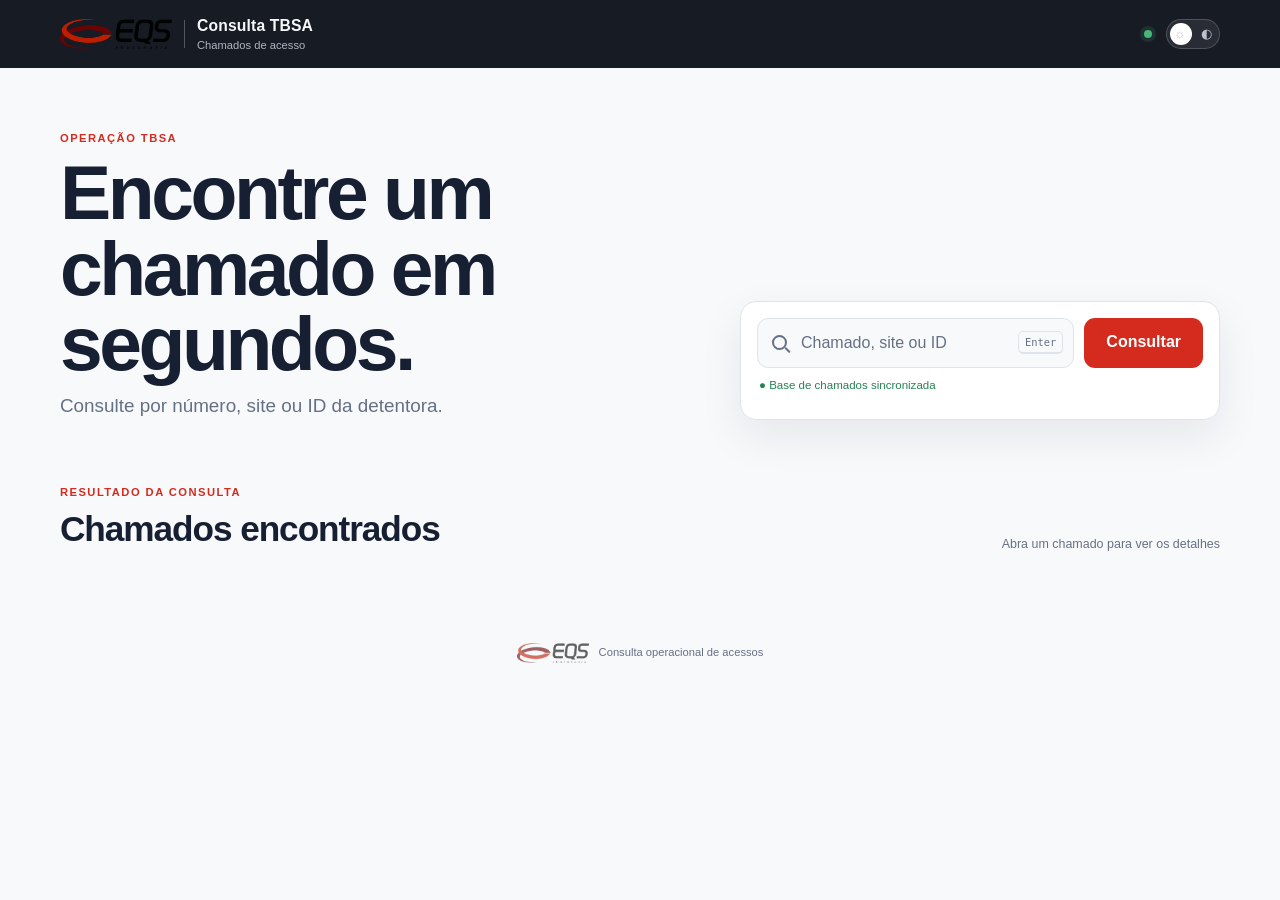
==== index.html @ d380b267 "Refina interface mobile da consulta TBSA" ====
<!DOCTYPE html>
<html lang="pt-BR">

<head>
    <meta charset="UTF-8">
    <meta name="viewport" content="width=device-width, initial-scale=1.0, viewport-fit=cover">
    <meta name="theme-color" content="#f4f5f7">
    <meta name="description" content="Consulta rápida de chamados TBSA para equipes em campo.">
    <title>Consulta de Chamados TBSA</title>
    <link rel="manifest" href="manifest.json">
    <link rel="icon" href="logo-eqs.webp" type="image/webp">
    <link rel="apple-touch-icon" href="logo-eqs.webp">
    <link rel="stylesheet" href="index.css?v=20260807-redesign-1">
</head>

<body>
    <div id="screen-index">
        <header class="topbar">
            <a class="brand" href="index.html" aria-label="Consulta de chamados TBSA">
                <img src="logo-eqs.webp" alt="EQS Engenharia">
                <span class="brand-divider" aria-hidden="true"></span>
                <span class="brand-copy">
                    <strong>Consulta TBSA</strong>
                    <small>Chamados de acesso</small>
                </span>
            </a>

            <div class="topbar-actions">
                <span class="sync-compact" aria-hidden="true"></span>
                <div class="theme-control">
                    <input type="checkbox" id="theme-check">
                    <label for="theme-check" aria-label="Alternar tema claro e escuro">
                        <span class="theme-icon theme-icon-light">☼</span>
                        <span class="theme-icon theme-icon-dark">◐</span>
                        <span class="toggle-knob"></span>
                    </label>
                </div>
            </div>
        </header>

        <main class="main-container" id="main-container">
            <section class="hero-section" aria-labelledby="page-title">
                <div class="hero-copy">
                    <p class="eyebrow">Operação TBSA</p>
                    <h1 id="page-title">Encontre um chamado em segundos.</h1>
                    <p class="hero-lede">Consulte por número, site ou ID da detentora.</p>
                </div>

                <div class="search-section" aria-label="Consulta de chamados">
                    <div class="search-box">
                        <label class="search-field" for="search-input">
                            <span class="search-mark" aria-hidden="true"></span>
                            <span class="sr-only">Buscar chamado</span>
                            <input type="search" id="search-input" placeholder="Chamado, site ou ID" autocomplete="off" enterkeyhint="search">
                            <kbd>Enter</kbd>
                        </label>
                        <button id="search-btn" class="search-btn" type="button">Consultar</button>
                    </div>
                    <div id="status-sync" class="status-sync" role="status" aria-live="polite"></div>
                    <div id="status-search" class="status-search" role="status" aria-live="polite"></div>
                </div>
            </section>

            <section class="results-section" aria-live="polite">
                <div class="results-heading">
                    <div>
                        <p class="section-kicker">Resultado da consulta</p>
                        <h2>Chamados encontrados</h2>
                    </div>
                    <span class="results-hint">Abra um chamado para ver os detalhes</span>
                </div>

                <div class="dashboard-panel" id="dashboard-panel" style="display: none;">
                    <div class="stat-box stat-total">
                        <span class="stat-label">Encontrados</span>
                        <strong class="stat-value" id="stat-total">0</strong>
                    </div>
                    <div class="stat-box stat-ok">
                        <span class="stat-label">Liberados</span>
                        <strong class="stat-value" id="stat-ok">0</strong>
                    </div>
                    <div class="stat-box stat-bad">
                        <span class="stat-label">Pendentes</span>
                        <strong class="stat-value" id="stat-bad">0</strong>
                    </div>
                </div>

                <div class="filters-panel" id="filters-panel" style="display: none;">
                    <button class="filter-chip active" data-filter="all" type="button">Todos</button>
                    <button class="filter-chip" data-filter="approved" type="button">Liberados</button>
                    <button class="filter-chip" data-filter="blocked" type="button">Pendentes</button>
                </div>

                <div id="loading-spinner-container" class="loading-grid" aria-hidden="true"></div>
                <div id="loading-text" class="saving-text">Carregando base de chamados</div>
                <div class="results-area" id="results-list"></div>
            </section>
        </main>
    </div>

    <div id="screen-detail">
        <header class="topbar detail-topbar">
            <a class="back-link" href="index.html" id="nav-consulta" aria-label="Voltar para consulta">
                <span aria-hidden="true">←</span>
                <span>Consulta</span>
            </a>
            <span class="detail-context">Detalhes do chamado</span>
            <div class="topbar-spacer" aria-hidden="true"></div>
        </header>

        <main class="detail-page" id="detail-view">
            <section class="detail-hero" id="ticket-wrapper" aria-labelledby="ticket-site-code">
                <div class="detail-hero-top">
                    <div>
                        <p class="eyebrow">ID da detentora</p>
                        <h1 class="ticket-site-code" id="ticket-site-code">TCMGIIN0001</h1>
                    </div>
                    <span class="detail-status-badge"><span class="status-dot" id="detail-status-dot"></span><span id="detail-status">Aprovado</span></span>
                </div>

                <div class="ticket-metrics">
                    <div class="metric">
                        <span class="metric-label">Site</span>
                        <strong class="metric-value" id="detail-location">MGING01</strong>
                    </div>
                    <div class="metric">
                        <span class="metric-label">Acesso</span>
                        <strong class="metric-value" id="detail-access-type">Manutenção</strong>
                    </div>
                    <div class="metric">
                        <span class="metric-label">Validade</span>
                        <strong class="metric-value" id="detail-date">--/--/----</strong>
                    </div>
                </div>
            </section>

            <section class="called-card" id="detail-obs-section">
                <div class="called-card__top">
                    <div>
                        <p class="section-kicker">Número do chamado</p>
                        <h2 class="called-number" id="detail-chamado">#417077</h2>
                    </div>
                    <button class="icon-btn" id="copy-chamado-btn" type="button" aria-label="Copiar número do chamado">⧉</button>
                </div>

                <div class="called-grid">
                    <div class="called-meta">
                        <span class="section-label">Cluster</span>
                        <strong id="detail-cluster">-</strong>
                    </div>
                    <div class="called-meta">
                        <span class="section-label">Supervisor</span>
                        <strong id="detail-supervisor">-</strong>
                    </div>
                </div>

                <div class="address-block">
                    <span class="section-label">Endereço</span>
                    <a class="address-link" id="ticket-address">Não informado</a>
                </div>

                <div class="obs-block">
                    <span class="section-label">Observações</span>
                    <p class="obs-text" id="detail-obs">Sem observações.</p>
                </div>
            </section>

            <button class="copy-all-btn" id="copy-all-btn" type="button">Copiar dados do chamado</button>
        </main>

        <nav class="detail-bottomnav" aria-label="Navegação do chamado">
            <a class="bottomnav-item active" href="#" id="nav-detail" aria-current="page">
                <span class="bottomnav-icon" aria-hidden="true">▣</span>
                <span>Detalhes</span>
            </a>
        </nav>
    </div>

    <div id="pwa-install-banner" class="pwa-banner" style="display: none;">
        <div>
            <strong>Instalar consulta TBSA</strong>
            <span>Acesse mais rápido na tela inicial.</span>
        </div>
        <div class="pwa-actions">
            <button id="pwa-close" type="button" aria-label="Fechar">×</button>
            <button id="pwa-install" type="button">Instalar</button>
        </div>
    </div>

    <footer class="app-footer">
        <img src="logo-eqs.webp" alt="EQS Engenharia">
        <span>Consulta operacional de acessos</span>
    </footer>

    <div id="toast" class="toast" role="status" aria-live="polite"></div>
    <script src="app.js"></script>
</body>

</html>
---- index.css ----
:root {
  font-family: Arial, "Helvetica Neue", sans-serif;
  color: #172033;
  background: #f4f5f7;
  font-synthesis: none;
  --font-ui: Arial, "Helvetica Neue", sans-serif;
  --font-display: "DIN Alternate", "DIN", Barlow, Arial, sans-serif;
  --claro: #d52b1e;
  --claro-strong: #a8201a;
  --claro-soft: rgba(213, 43, 30, 0.1);
  --ink: #172033;
  --muted: #667085;
  --muted-strong: #4b5565;
  --line: #dfe4eb;
  --surface: #ffffff;
  --surface-soft: #f8f9fb;
  --nav: #171b24;
  --shadow: 0 16px 44px rgba(21, 28, 40, 0.08);
  --focus: 0 0 0 3px rgba(213, 43, 30, 0.22);
  --radius: 16px;
}

* { box-sizing: border-box; }

html { min-width: 320px; background: var(--surface-soft); }

body {
  margin: 0;
  min-width: 320px;
  min-height: 100dvh;
  font-family: var(--font-ui);
  line-height: 1.4;
  color: var(--ink);
  background: var(--surface-soft);
}

body.dark-mode {
  --ink: #f4f6f8;
  --muted: #a8b0bd;
  --muted-strong: #c9d0db;
  --line: #343b47;
  --surface: #1d222b;
  --surface-soft: #12161d;
  --nav: #0e1117;
  --shadow: 0 18px 46px rgba(0, 0, 0, 0.2);
}

body.dark-mode .brand img,
body.dark-mode .app-footer img { content: url("logo-eqs-dark.png"); }

button, input { font: inherit; }
button, a { -webkit-tap-highlight-color: transparent; }
a { color: inherit; text-decoration: none; }
button:focus-visible, a:focus-visible, input:focus-visible { outline: 0; box-shadow: var(--focus); }

.sr-only {
  position: absolute;
  width: 1px;
  height: 1px;
  padding: 0;
  margin: -1px;
  overflow: hidden;
  clip: rect(0, 0, 0, 0);
  white-space: nowrap;
  border: 0;
}

#screen-detail { display: none; min-height: 100dvh; }
body.showing-detail #screen-index { display: none; }
body.showing-detail #screen-detail { display: block; }

.topbar {
  min-height: 68px;
  display: flex;
  align-items: center;
  justify-content: space-between;
  gap: 20px;
  padding: 12px max(18px, calc((100vw - 1160px) / 2));
  background: var(--nav);
  color: #f7f8fa;
}

.brand, .back-link { display: inline-flex; align-items: center; gap: 12px; min-width: 0; }
.brand img { width: 112px; height: 32px; object-fit: contain; object-position: left center; }
.brand-divider { width: 1px; height: 28px; background: rgba(255,255,255,.26); }
.brand-copy { display: grid; gap: 1px; min-width: 0; }
.brand-copy strong { font-family: var(--font-display); font-size: 0.98rem; letter-spacing: .01em; }
.brand-copy small { color: #aeb5c1; font-size: .7rem; }
.topbar-actions { display: flex; align-items: center; gap: 14px; }
.sync-compact { width: 8px; height: 8px; border-radius: 50%; background: #47b776; box-shadow: 0 0 0 4px rgba(71,183,118,.14); }

.theme-control input { position: absolute; opacity: 0; pointer-events: none; }
.theme-control label {
  width: 54px;
  height: 30px;
  display: flex;
  align-items: center;
  justify-content: space-between;
  padding: 0 7px;
  position: relative;
  border: 1px solid rgba(255,255,255,.18);
  border-radius: 999px;
  background: rgba(255,255,255,.08);
  color: #bac2ce;
  cursor: pointer;
}
.theme-icon { position: relative; z-index: 1; font-size: .8rem; line-height: 1; }
.toggle-knob { position: absolute; left: 3px; width: 22px; height: 22px; border-radius: 50%; background: #fff; transition: transform .2s ease; }
.theme-control input:checked + label .toggle-knob { transform: translateX(24px); }

.main-container { width: min(100% - 32px, 1160px); margin: 0 auto; padding: 64px 0 72px; }
.hero-section { display: grid; grid-template-columns: minmax(0, 1fr) minmax(360px, 480px); align-items: end; gap: 72px; padding-bottom: 58px; }
.hero-copy { max-width: 570px; }
.eyebrow, .section-kicker, .result-card__ticket, .metric-label, .section-label {
  margin: 0;
  color: var(--claro);
  font-size: .7rem;
  font-weight: 800;
  letter-spacing: .13em;
  line-height: 1.2;
  text-transform: uppercase;
}
.hero-copy h1 { max-width: 560px; margin: 10px 0 12px; font-family: var(--font-display); font-size: clamp(2.6rem, 6vw, 4.8rem); line-height: .98; letter-spacing: -.045em; }
.hero-lede { margin: 0; color: var(--muted); font-size: clamp(1rem, 1.7vw, 1.18rem); }

.search-section { padding: 16px; border: 1px solid var(--line); border-radius: var(--radius); background: var(--surface); box-shadow: var(--shadow); }
.search-box { display: flex; gap: 10px; }
.search-field { flex: 1; min-width: 0; position: relative; display: flex; align-items: center; border: 1px solid var(--line); border-radius: 11px; background: var(--surface-soft); }
.search-mark { width: 15px; height: 15px; margin-left: 14px; position: relative; flex: 0 0 auto; border: 2px solid var(--muted); border-radius: 50%; }
.search-mark::after { content: ""; width: 7px; height: 2px; position: absolute; right: -6px; bottom: -3px; transform: rotate(45deg); border-radius: 2px; background: var(--muted); }
.search-field input { width: 100%; min-width: 0; height: 48px; padding: 0 10px 0 14px; border: 0; outline: 0; color: var(--ink); background: transparent; }
.search-field input::placeholder { color: var(--muted); opacity: 1; }
.search-field kbd { margin-right: 10px; padding: 3px 6px; border: 1px solid var(--line); border-bottom-width: 2px; border-radius: 5px; color: var(--muted); font-size: .65rem; }
.search-btn, .copy-all-btn { min-height: 48px; padding: 0 22px; border: 0; border-radius: 11px; background: var(--claro); color: #fff; font-weight: 800; cursor: pointer; transition: transform .16s ease, background .16s ease; }
.search-btn:hover, .copy-all-btn:hover { background: var(--claro-strong); }
.search-btn:active, .copy-all-btn:active, .detail-btn:active { transform: translateY(1px) scale(.985); }
.status-sync { min-height: 20px; padding: 9px 2px 0; color: var(--muted); font-size: .72rem; }
.status-sync-ok { color: #268254; }
.status-sync-fail { color: var(--claro); line-height: 1.45; }
.status-search { min-height: 10px; padding-top: 8px; color: var(--claro-strong); font-size: .84rem; }

.results-section { padding-top: 8px; }
.results-heading { display: flex; align-items: end; justify-content: space-between; gap: 24px; margin-bottom: 18px; }
.results-heading h2 { margin: 5px 0 0; font-family: var(--font-display); font-size: clamp(1.55rem, 3vw, 2.2rem); letter-spacing: -.03em; }
.results-hint { max-width: 240px; color: var(--muted); font-size: .78rem; text-align: right; }
.dashboard-panel { display: grid; grid-template-columns: repeat(3, 1fr); gap: 10px; margin: 0 0 14px; }
.stat-box { min-height: 90px; display: flex; flex-direction: column; justify-content: space-between; padding: 14px 16px; border: 1px solid var(--line); border-radius: 13px; background: var(--surface); }
.stat-label { color: var(--muted); font-size: .72rem; font-weight: 700; }
.stat-value { font-family: var(--font-display); font-size: 2rem; line-height: 1; }
.stat-ok { border-color: rgba(38,130,84,.26); }
.stat-ok .stat-value { color: #268254; }
.stat-bad { border-color: rgba(213,43,30,.24); }
.stat-bad .stat-value { color: var(--claro); }
.filters-panel { display: flex; gap: 8px; margin-bottom: 14px; overflow-x: auto; scrollbar-width: none; }
.filters-panel::-webkit-scrollbar { display: none; }
.filter-chip { min-height: 34px; padding: 0 13px; border: 1px solid var(--line); border-radius: 999px; background: transparent; color: var(--muted-strong); font-size: .78rem; font-weight: 700; cursor: pointer; white-space: nowrap; }
.filter-chip.active { border-color: var(--claro); background: var(--claro); color: #fff; }
.results-area { display: grid; grid-template-columns: repeat(2, minmax(0, 1fr)); gap: 12px; }
.result-card { min-width: 0; padding: 18px; border: 1px solid var(--line); border-radius: var(--radius); background: var(--surface); box-shadow: 0 6px 20px rgba(21,28,40,.04); animation: result-in .35s cubic-bezier(.16,1,.3,1) both; }
.result-card__top { display: flex; align-items: flex-start; justify-content: space-between; gap: 14px; }
.result-card__identity { min-width: 0; }
.result-card__identity h3 { margin: 7px 0 2px; overflow: hidden; color: var(--ink); font-family: var(--font-display); font-size: clamp(1.4rem, 3vw, 2rem); line-height: 1; letter-spacing: -.02em; text-overflow: ellipsis; white-space: nowrap; }
.result-card__identity p { margin: 0; color: var(--muted); font-size: .84rem; }
.result-status { flex: 0 0 auto; padding: 6px 9px; border-radius: 7px; font-size: .68rem; font-weight: 800; text-transform: uppercase; }
.result-status.is-approved { background: rgba(38,130,84,.1); color: #268254; }
.result-status.is-blocked { background: var(--claro-soft); color: var(--claro-strong); }
.result-card__meta { display: flex; gap: 28px; margin: 18px 0 14px; padding-top: 14px; border-top: 1px solid var(--line); }
.result-card__meta span { display: grid; gap: 3px; min-width: 0; }
.result-card__meta small { color: var(--muted); font-size: .68rem; }
.result-card__meta strong { overflow: hidden; color: var(--ink); font-size: .84rem; text-overflow: ellipsis; white-space: nowrap; }
.result-card__note { display: -webkit-box; margin: 0 0 15px; overflow: hidden; color: var(--muted-strong); font-size: .82rem; line-height: 1.45; -webkit-box-orient: vertical; -webkit-line-clamp: 2; }
.detail-btn { width: 100%; min-height: 42px; border: 1px solid var(--claro); border-radius: 9px; background: transparent; color: var(--claro-strong); font-weight: 800; cursor: pointer; }
.detail-btn:hover { background: var(--claro-soft); }
.detail-btn.is-blocked { border-color: var(--line); color: var(--muted-strong); }
.detail-btn.is-blocked:hover { border-color: var(--claro); color: var(--claro-strong); }
.loading-grid { display: grid; grid-template-columns: repeat(2, 1fr); gap: 12px; }
.skeleton-glass { min-height: 220px; border-radius: var(--radius); background: linear-gradient(100deg, var(--surface) 30%, var(--surface-soft) 45%, var(--surface) 60%); background-size: 200% 100%; animation: shimmer 1.3s ease-in-out infinite; }
.saving-text { padding: 12px 2px; color: var(--muted); font-size: .78rem; }

.detail-topbar { position: sticky; top: 0; z-index: 5; }
.back-link { font-weight: 800; }
.back-link span:first-child { font-size: 1.4rem; line-height: 1; }
.detail-context { color: #aeb5c1; font-size: .78rem; }
.topbar-spacer { width: 90px; }
.detail-page { width: min(100% - 32px, 760px); margin: 0 auto; padding: 44px 0 92px; }
.detail-hero { padding: 28px; border-radius: var(--radius); background: var(--nav); color: #f7f8fa; box-shadow: var(--shadow); }
.detail-hero-top { display: flex; align-items: start; justify-content: space-between; gap: 20px; }
.detail-hero .eyebrow { color: #ff8b80; }
.ticket-site-code { margin: 7px 0 0; font-family: var(--font-display); font-size: clamp(2.5rem, 8vw, 5rem); line-height: .95; letter-spacing: -.04em; overflow-wrap: anywhere; }
.detail-status-badge { display: inline-flex; align-items: center; gap: 8px; padding: 8px 11px; border: 1px solid rgba(255,255,255,.16); border-radius: 999px; color: #dce3ec; font-size: .74rem; font-weight: 800; white-space: nowrap; }
.status-dot { width: 8px; height: 8px; flex: 0 0 auto; border-radius: 50%; background: #55bd83; }
.status-dot.is-blocked { background: #ff8b80; }
.ticket-metrics { display: grid; grid-template-columns: repeat(3, 1fr); gap: 0; margin-top: 36px; padding-top: 18px; border-top: 1px solid rgba(255,255,255,.14); }
.metric { min-width: 0; padding-right: 16px; }
.metric + .metric { padding-left: 16px; border-left: 1px solid rgba(255,255,255,.14); }
.metric-label { color: #9ea8b6; }
.metric-value { display: block; margin-top: 6px; overflow: hidden; color: #fff; font-family: var(--font-display); font-size: clamp(1rem, 3vw, 1.45rem); text-overflow: ellipsis; white-space: nowrap; }
.called-card { margin-top: 14px; padding: 22px; border: 1px solid var(--line); border-radius: var(--radius); background: var(--surface); box-shadow: var(--shadow); }
.called-card__top { display: flex; align-items: start; justify-content: space-between; gap: 18px; }
.called-number { margin: 6px 0 0; font-family: var(--font-display); font-size: clamp(2rem, 6vw, 3rem); line-height: 1; letter-spacing: -.03em; }
.icon-btn { width: 42px; height: 42px; border: 1px solid var(--line); border-radius: 10px; background: transparent; color: var(--muted-strong); font-size: 1.15rem; cursor: pointer; }
.icon-btn:hover { border-color: var(--claro); color: var(--claro); }
.called-grid { display: grid; grid-template-columns: repeat(2, 1fr); gap: 14px; margin-top: 24px; padding-top: 18px; border-top: 1px solid var(--line); }
.called-meta { display: grid; gap: 6px; min-width: 0; }
.called-meta strong { overflow: hidden; font-size: .96rem; text-overflow: ellipsis; white-space: nowrap; }
.section-label { color: var(--muted); font-size: .66rem; }
.address-block, .obs-block { display: grid; gap: 8px; margin-top: 22px; }
.address-link { color: var(--claro-strong); font-size: 1rem; font-weight: 800; overflow-wrap: anywhere; }
.obs-text { margin: 0; padding: 14px; border-radius: 10px; background: var(--surface-soft); color: var(--muted-strong); font-size: .9rem; line-height: 1.55; }
.copy-all-btn { width: 100%; margin-top: 14px; }
.detail-bottomnav { display: none; }
.app-footer { display: flex; align-items: center; justify-content: center; gap: 10px; padding: 0 16px 28px; color: var(--muted); font-size: .7rem; }
.app-footer img { width: 72px; height: auto; opacity: .62; }
.pwa-banner { position: fixed; right: 16px; bottom: 16px; left: 16px; z-index: 20; display: flex; align-items: center; justify-content: space-between; gap: 18px; padding: 14px 16px; border: 1px solid var(--line); border-radius: var(--radius); background: var(--surface); box-shadow: var(--shadow); }
.pwa-banner strong, .pwa-banner span { display: block; }
.pwa-banner strong { font-size: .85rem; }
.pwa-banner span { margin-top: 3px; color: var(--muted); font-size: .74rem; }
.pwa-actions { display: flex; align-items: center; gap: 8px; }
.pwa-actions button { min-height: 34px; padding: 0 11px; border: 0; border-radius: 8px; background: var(--claro); color: #fff; font-weight: 800; cursor: pointer; }
.pwa-actions button:first-child { padding: 0 9px; background: transparent; color: var(--muted); font-size: 1.2rem; }
.toast { position: fixed; right: 16px; bottom: 18px; left: 16px; z-index: 30; padding: 12px 14px; border-radius: 10px; background: var(--nav); color: #fff; font-size: .82rem; font-weight: 700; text-align: center; opacity: 0; pointer-events: none; transform: translateY(8px); transition: opacity .2s ease, transform .2s ease; }
.toast.show { opacity: 1; transform: translateY(0); }

@keyframes result-in { from { opacity: 0; transform: translateY(8px); } to { opacity: 1; transform: translateY(0); } }
@keyframes shimmer { 0% { background-position: 200% 0; } 100% { background-position: -200% 0; } }

@media (prefers-reduced-motion: reduce) {
  *, *::before, *::after { scroll-behavior: auto !important; animation-duration: .01ms !important; transition-duration: .01ms !important; }
}

@media (max-width: 760px) {
  .topbar { min-height: 62px; padding: 10px 16px; }
  .brand img { width: 92px; }
  .brand-divider { display: none; }
  .brand-copy small { display: none; }
  .brand-copy strong { font-size: .86rem; }
  .main-container { width: min(100% - 24px, 560px); padding: 42px 0 52px; }
  .hero-section { display: block; padding-bottom: 36px; }
  .hero-copy { margin-bottom: 26px; }
  .hero-copy h1 { max-width: 420px; font-size: clamp(2.55rem, 13vw, 4rem); }
  .search-box { display: grid; gap: 9px; }
  .search-btn { width: 100%; }
  .search-field kbd { display: none; }
  .results-heading { align-items: start; margin-bottom: 14px; }
  .results-hint { display: none; }
  .dashboard-panel, .results-area, .loading-grid { grid-template-columns: 1fr; }
  .stat-box { min-height: 76px; }
  .result-card { padding: 16px; }
  .detail-page { width: min(100% - 24px, 560px); padding: 24px 0 32px; }
  .detail-hero, .called-card { padding: 20px; }
  .detail-hero-top { display: block; }
  .detail-status-badge { margin-top: 18px; }
  .ticket-metrics { margin-top: 26px; }
  .metric { padding-right: 10px; }
  .metric + .metric { padding-left: 10px; }
  .metric-label { font-size: .58rem; letter-spacing: .08em; }
  .metric-value { font-size: .98rem; }
  .called-grid { grid-template-columns: 1fr; }
  .detail-context { display: none; }
  .topbar-spacer { width: 20px; }
  .app-footer { padding-bottom: 20px; }
}

@media (max-width: 390px) {
  .topbar { padding-inline: 12px; }
  .brand-copy strong { font-size: .78rem; }
  .theme-control label { transform: scale(.9); transform-origin: right center; }
  .main-container { width: min(100% - 20px, 560px); }
  .hero-copy h1 { font-size: 2.55rem; }
  .result-card__top { gap: 8px; }
  .result-status { max-width: 110px; font-size: .61rem; text-align: right; }
}
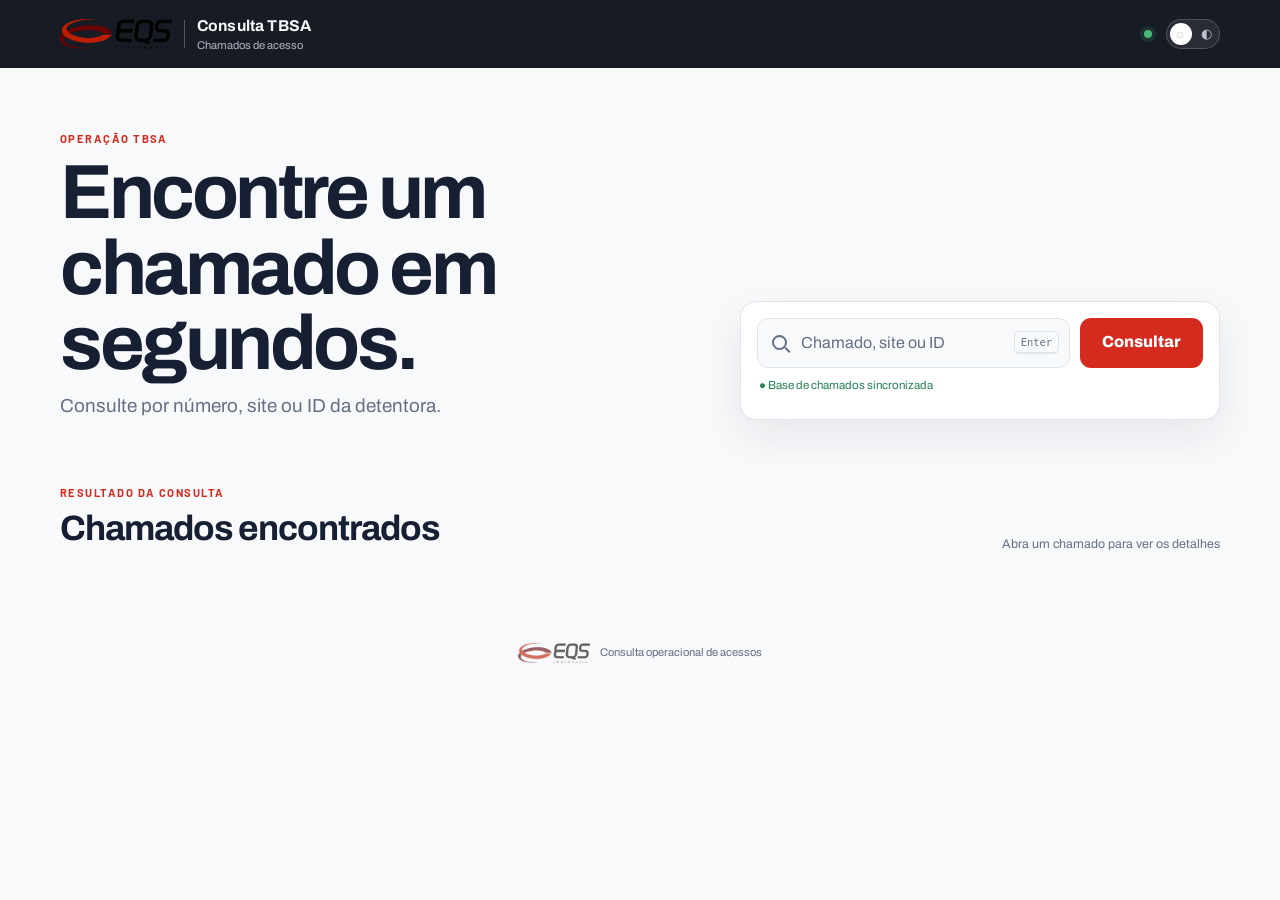
==== commit 1c3aa55d: "Usa tipografia do Dashboardacesso no mobile" ====
--- a/index.html
+++ b/index.html
@@ -10,7 +10,7 @@
     <link rel="manifest" href="manifest.json">
     <link rel="icon" href="logo-eqs.webp" type="image/webp">
     <link rel="apple-touch-icon" href="logo-eqs.webp">
-    <link rel="stylesheet" href="index.css?v=20260807-redesign-1">
+    <link rel="stylesheet" href="index.css?v=20260807-redesign-2">
 </head>
 
 <body>
--- a/index.css
+++ b/index.css
@@ -1,10 +1,51 @@
+@font-face {
+  font-family: "Archivo";
+  src: url("fonts/archivo-latin-wght-normal.woff2") format("woff2");
+  font-style: normal;
+  font-weight: 300 800;
+  font-display: swap;
+}
+
+@font-face {
+  font-family: "Barlow";
+  src: url("fonts/barlow-latin-400-normal.woff2") format("woff2");
+  font-style: normal;
+  font-weight: 400;
+  font-display: swap;
+}
+
+@font-face {
+  font-family: "Barlow";
+  src: url("fonts/barlow-latin-500-normal.woff2") format("woff2");
+  font-style: normal;
+  font-weight: 500;
+  font-display: swap;
+}
+
+@font-face {
+  font-family: "Barlow";
+  src: url("fonts/barlow-latin-600-normal.woff2") format("woff2");
+  font-style: normal;
+  font-weight: 600;
+  font-display: swap;
+}
+
+@font-face {
+  font-family: "Barlow";
+  src: url("fonts/barlow-latin-700-normal.woff2") format("woff2");
+  font-style: normal;
+  font-weight: 700;
+  font-display: swap;
+}
+
 :root {
-  font-family: Arial, "Helvetica Neue", sans-serif;
+  font-family: "Archivo", Arial, "Helvetica Neue", sans-serif;
   color: #172033;
   background: #f4f5f7;
   font-synthesis: none;
-  --font-ui: Arial, "Helvetica Neue", sans-serif;
-  --font-display: "DIN Alternate", "DIN", Barlow, Arial, sans-serif;
+  --font-ui: "Archivo", Arial, "Helvetica Neue", sans-serif;
+  --font-display: "Archivo", Arial, sans-serif;
+  --font-utility: "Barlow", Arial, sans-serif;
   --claro: #d52b1e;
   --claro-strong: #a8201a;
   --claro-soft: rgba(213, 43, 30, 0.1);
@@ -119,6 +160,10 @@
   letter-spacing: .13em;
   line-height: 1.2;
   text-transform: uppercase;
+}
+.eyebrow, .section-kicker, .result-card__ticket, .metric-label, .section-label,
+.stat-label, .result-card__meta, .result-status, .detail-status-badge {
+  font-family: var(--font-utility);
 }
 .hero-copy h1 { max-width: 560px; margin: 10px 0 12px; font-family: var(--font-display); font-size: clamp(2.6rem, 6vw, 4.8rem); line-height: .98; letter-spacing: -.045em; }
 .hero-lede { margin: 0; color: var(--muted); font-size: clamp(1rem, 1.7vw, 1.18rem); }
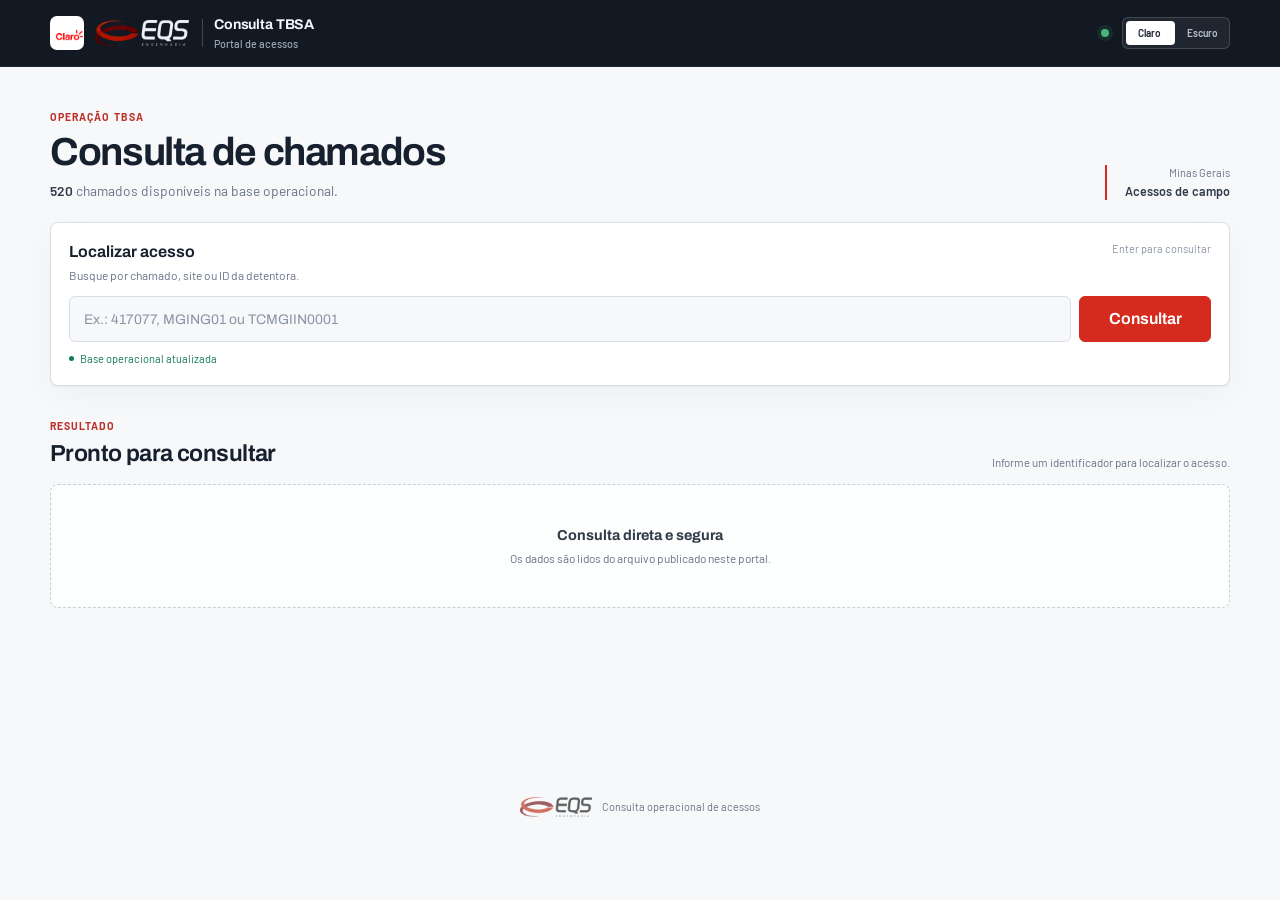
==== commit e243971a: "Alinha consulta TBSA ao portal de acessos" ====
--- a/index.html
+++ b/index.html
@@ -4,93 +4,116 @@
 <head>
     <meta charset="UTF-8">
     <meta name="viewport" content="width=device-width, initial-scale=1.0, viewport-fit=cover">
-    <meta name="theme-color" content="#f4f5f7">
-    <meta name="description" content="Consulta rápida de chamados TBSA para equipes em campo.">
-    <title>Consulta de Chamados TBSA</title>
+    <meta name="theme-color" content="#121923">
+    <meta name="description" content="Consulta operacional de chamados TBSA para equipes em campo.">
+    <title>Consulta TBSA | Portal de acessos</title>
     <link rel="manifest" href="manifest.json">
-    <link rel="icon" href="logo-eqs.webp" type="image/webp">
-    <link rel="apple-touch-icon" href="logo-eqs.webp">
-    <link rel="stylesheet" href="index.css?v=20260807-redesign-2">
+    <link rel="icon" href="claro-logo.png" type="image/png">
+    <link rel="apple-touch-icon" href="claro-logo.png">
+    <link rel="stylesheet" href="index.css?v=20260807-portal-4">
 </head>
 
 <body>
     <div id="screen-index">
         <header class="topbar">
-            <a class="brand" href="index.html" aria-label="Consulta de chamados TBSA">
-                <img src="logo-eqs.webp" alt="EQS Engenharia">
-                <span class="brand-divider" aria-hidden="true"></span>
-                <span class="brand-copy">
-                    <strong>Consulta TBSA</strong>
-                    <small>Chamados de acesso</small>
-                </span>
-            </a>
-
-            <div class="topbar-actions">
-                <span class="sync-compact" aria-hidden="true"></span>
-                <div class="theme-control">
-                    <input type="checkbox" id="theme-check">
-                    <label for="theme-check" aria-label="Alternar tema claro e escuro">
-                        <span class="theme-icon theme-icon-light">☼</span>
-                        <span class="theme-icon theme-icon-dark">◐</span>
-                        <span class="toggle-knob"></span>
-                    </label>
+            <div class="topbar-inner">
+                <a class="brand" href="index.html" aria-label="Consulta de chamados TBSA">
+                    <span class="brand-mark" aria-hidden="true">
+                        <img src="claro-logo.png" alt="">
+                    </span>
+                    <img class="brand-eqs" src="logo-eqs-dark.png" alt="EQS Engenharia">
+                    <span class="brand-divider" aria-hidden="true"></span>
+                    <span class="brand-copy">
+                        <strong>Consulta TBSA</strong>
+                        <small>Portal de acessos</small>
+                    </span>
+                </a>
+
+                <div class="topbar-actions">
+                    <span class="sync-compact" aria-label="Base online"></span>
+                    <div class="theme-control">
+                        <input type="checkbox" id="theme-check">
+                        <label for="theme-check" aria-label="Alternar tema claro e escuro">
+                            <span>Claro</span>
+                            <span>Escuro</span>
+                            <span class="toggle-knob" aria-hidden="true"></span>
+                        </label>
+                    </div>
                 </div>
             </div>
         </header>
 
         <main class="main-container" id="main-container">
-            <section class="hero-section" aria-labelledby="page-title">
-                <div class="hero-copy">
-                    <p class="eyebrow">Operação TBSA</p>
-                    <h1 id="page-title">Encontre um chamado em segundos.</h1>
-                    <p class="hero-lede">Consulte por número, site ou ID da detentora.</p>
-                </div>
-
-                <div class="search-section" aria-label="Consulta de chamados">
-                    <div class="search-box">
-                        <label class="search-field" for="search-input">
-                            <span class="search-mark" aria-hidden="true"></span>
-                            <span class="sr-only">Buscar chamado</span>
-                            <input type="search" id="search-input" placeholder="Chamado, site ou ID" autocomplete="off" enterkeyhint="search">
-                            <kbd>Enter</kbd>
-                        </label>
-                        <button id="search-btn" class="search-btn" type="button">Consultar</button>
-                    </div>
-                    <div id="status-sync" class="status-sync" role="status" aria-live="polite"></div>
-                    <div id="status-search" class="status-search" role="status" aria-live="polite"></div>
-                </div>
+            <section class="page-heading" aria-labelledby="page-title">
+                <div>
+                    <p class="page-label">Operação TBSA</p>
+                    <h1 id="page-title">Consulta de chamados</h1>
+                    <p class="page-description"><strong id="base-total">Carregando</strong> chamados disponíveis na base operacional.</p>
+                </div>
+                <div class="page-context" aria-label="Contexto da página">
+                    <span>Minas Gerais</span>
+                    <strong>Acessos de campo</strong>
+                </div>
+            </section>
+
+            <section class="search-section" aria-labelledby="search-title">
+                <div class="search-heading">
+                    <div>
+                        <h2 id="search-title">Localizar acesso</h2>
+                        <p>Busque por chamado, site ou ID da detentora.</p>
+                    </div>
+                    <span class="search-shortcut">Enter para consultar</span>
+                </div>
+
+                <div class="search-box">
+                    <label class="search-field" for="search-input">
+                        <span class="sr-only">Buscar chamado</span>
+                        <input type="search" id="search-input" placeholder="Ex.: 417077, MGING01 ou TCMGIIN0001" autocomplete="off" enterkeyhint="search">
+                    </label>
+                    <button id="search-btn" class="search-btn" type="button">Consultar</button>
+                </div>
+                <div id="status-sync" class="status-sync" role="status" aria-live="polite"></div>
             </section>
 
             <section class="results-section" aria-live="polite">
                 <div class="results-heading">
                     <div>
-                        <p class="section-kicker">Resultado da consulta</p>
-                        <h2>Chamados encontrados</h2>
-                    </div>
-                    <span class="results-hint">Abra um chamado para ver os detalhes</span>
+                        <p class="section-kicker">Resultado</p>
+                        <h2 id="results-title">Pronto para consultar</h2>
+                    </div>
+                    <span class="results-hint" id="results-summary">Informe um identificador para localizar o acesso.</span>
                 </div>
 
                 <div class="dashboard-panel" id="dashboard-panel" style="display: none;">
                     <div class="stat-box stat-total">
+                        <span class="stat-accent" aria-hidden="true"></span>
                         <span class="stat-label">Encontrados</span>
                         <strong class="stat-value" id="stat-total">0</strong>
                     </div>
                     <div class="stat-box stat-ok">
+                        <span class="stat-accent" aria-hidden="true"></span>
                         <span class="stat-label">Liberados</span>
                         <strong class="stat-value" id="stat-ok">0</strong>
                     </div>
                     <div class="stat-box stat-bad">
+                        <span class="stat-accent" aria-hidden="true"></span>
                         <span class="stat-label">Pendentes</span>
                         <strong class="stat-value" id="stat-bad">0</strong>
                     </div>
                 </div>
 
-                <div class="filters-panel" id="filters-panel" style="display: none;">
+                <div class="filters-panel" id="filters-panel" style="display: none;" aria-label="Filtrar resultados">
                     <button class="filter-chip active" data-filter="all" type="button">Todos</button>
                     <button class="filter-chip" data-filter="approved" type="button">Liberados</button>
                     <button class="filter-chip" data-filter="blocked" type="button">Pendentes</button>
                 </div>
 
+                <div id="status-search" class="status-search" role="status" aria-live="polite">
+                    <div class="empty-state">
+                        <strong>Consulta direta e segura</strong>
+                        <span>Os dados são lidos do arquivo publicado neste portal.</span>
+                    </div>
+                </div>
                 <div id="loading-spinner-container" class="loading-grid" aria-hidden="true"></div>
                 <div id="loading-text" class="saving-text">Carregando base de chamados</div>
                 <div class="results-area" id="results-list"></div>
@@ -100,19 +123,17 @@
 
     <div id="screen-detail">
         <header class="topbar detail-topbar">
-            <a class="back-link" href="index.html" id="nav-consulta" aria-label="Voltar para consulta">
-                <span aria-hidden="true">←</span>
-                <span>Consulta</span>
-            </a>
-            <span class="detail-context">Detalhes do chamado</span>
-            <div class="topbar-spacer" aria-hidden="true"></div>
+            <div class="topbar-inner">
+                <a class="back-link" href="index.html" id="nav-consulta">Voltar à consulta</a>
+                <span class="detail-context">Detalhes do chamado</span>
+            </div>
         </header>
 
         <main class="detail-page" id="detail-view">
             <section class="detail-hero" id="ticket-wrapper" aria-labelledby="ticket-site-code">
                 <div class="detail-hero-top">
                     <div>
-                        <p class="eyebrow">ID da detentora</p>
+                        <p class="page-label">ID da detentora</p>
                         <h1 class="ticket-site-code" id="ticket-site-code">TCMGIIN0001</h1>
                     </div>
                     <span class="detail-status-badge"><span class="status-dot" id="detail-status-dot"></span><span id="detail-status">Aprovado</span></span>
@@ -124,8 +145,8 @@
                         <strong class="metric-value" id="detail-location">MGING01</strong>
                     </div>
                     <div class="metric">
-                        <span class="metric-label">Acesso</span>
-                        <strong class="metric-value" id="detail-access-type">Manutenção</strong>
+                        <span class="metric-label">Cluster</span>
+                        <strong class="metric-value" id="detail-access-type">SUL</strong>
                     </div>
                     <div class="metric">
                         <span class="metric-label">Validade</span>
@@ -140,14 +161,10 @@
                         <p class="section-kicker">Número do chamado</p>
                         <h2 class="called-number" id="detail-chamado">#417077</h2>
                     </div>
-                    <button class="icon-btn" id="copy-chamado-btn" type="button" aria-label="Copiar número do chamado">⧉</button>
+                    <button class="copy-number-btn" id="copy-chamado-btn" type="button">Copiar número</button>
                 </div>
 
                 <div class="called-grid">
-                    <div class="called-meta">
-                        <span class="section-label">Cluster</span>
-                        <strong id="detail-cluster">-</strong>
-                    </div>
                     <div class="called-meta">
                         <span class="section-label">Supervisor</span>
                         <strong id="detail-supervisor">-</strong>
@@ -167,22 +184,15 @@
 
             <button class="copy-all-btn" id="copy-all-btn" type="button">Copiar dados do chamado</button>
         </main>
-
-        <nav class="detail-bottomnav" aria-label="Navegação do chamado">
-            <a class="bottomnav-item active" href="#" id="nav-detail" aria-current="page">
-                <span class="bottomnav-icon" aria-hidden="true">▣</span>
-                <span>Detalhes</span>
-            </a>
-        </nav>
     </div>
 
     <div id="pwa-install-banner" class="pwa-banner" style="display: none;">
         <div>
             <strong>Instalar consulta TBSA</strong>
-            <span>Acesse mais rápido na tela inicial.</span>
+            <span>Acesse mais rápido pela tela inicial.</span>
         </div>
         <div class="pwa-actions">
-            <button id="pwa-close" type="button" aria-label="Fechar">×</button>
+            <button id="pwa-close" type="button">Fechar</button>
             <button id="pwa-install" type="button">Instalar</button>
         </div>
     </div>
@@ -193,7 +203,8 @@
     </footer>
 
     <div id="toast" class="toast" role="status" aria-live="polite"></div>
-    <script src="app.js"></script>
+
+    <script src="app.js?v=20260807-portal-4"></script>
 </body>
 
 </html>
--- a/index.css
+++ b/index.css
@@ -39,60 +39,79 @@
 }
 
 :root {
-  font-family: "Archivo", Arial, "Helvetica Neue", sans-serif;
-  color: #172033;
-  background: #f4f5f7;
+  color: #17202e;
+  background: #f7f8fa;
+  font-family: "Archivo", sans-serif;
   font-synthesis: none;
-  --font-ui: "Archivo", Arial, "Helvetica Neue", sans-serif;
-  --font-display: "Archivo", Arial, sans-serif;
-  --font-utility: "Barlow", Arial, sans-serif;
+  --font-ui: "Archivo", sans-serif;
+  --font-data: "Barlow", sans-serif;
   --claro: #d52b1e;
-  --claro-strong: #a8201a;
-  --claro-soft: rgba(213, 43, 30, 0.1);
-  --ink: #172033;
-  --muted: #667085;
-  --muted-strong: #4b5565;
-  --line: #dfe4eb;
+  --claro-strong: #ad211b;
+  --signal-text: #bd3028;
+  --claro-soft: #fbf1f0;
+  --ink: #17202e;
+  --copy: #303a4a;
+  --muted: #697386;
+  --faint: #8b95a5;
+  --line: #d9dee6;
+  --line-strong: #c8ced8;
   --surface: #ffffff;
-  --surface-soft: #f8f9fb;
-  --nav: #171b24;
-  --shadow: 0 16px 44px rgba(21, 28, 40, 0.08);
-  --focus: 0 0 0 3px rgba(213, 43, 30, 0.22);
-  --radius: 16px;
+  --surface-soft: #f1f3f6;
+  --canvas: #f7f8fa;
+  --nav: #121923;
+  --success: #167a5b;
+  --success-soft: #eef7f3;
+  --warning: #a96618;
+  --warning-soft: #fbf6ed;
+  --focus: 0 0 0 3px rgba(213, 43, 30, 0.2);
+  --panel-shadow: 0 1px 2px rgba(23, 32, 46, 0.05), 0 10px 30px rgba(23, 32, 46, 0.035);
 }
 
 * { box-sizing: border-box; }
 
-html { min-width: 320px; background: var(--surface-soft); }
+html { background: var(--canvas); }
 
 body {
+  min-height: 100dvh;
   margin: 0;
-  min-width: 320px;
-  min-height: 100dvh;
+  color: var(--ink);
+  background: var(--canvas);
   font-family: var(--font-ui);
   line-height: 1.4;
-  color: var(--ink);
-  background: var(--surface-soft);
 }
 
 body.dark-mode {
-  --ink: #f4f6f8;
-  --muted: #a8b0bd;
-  --muted-strong: #c9d0db;
-  --line: #343b47;
-  --surface: #1d222b;
-  --surface-soft: #12161d;
-  --nav: #0e1117;
-  --shadow: 0 18px 46px rgba(0, 0, 0, 0.2);
-}
-
-body.dark-mode .brand img,
-body.dark-mode .app-footer img { content: url("logo-eqs-dark.png"); }
-
-button, input { font: inherit; }
-button, a { -webkit-tap-highlight-color: transparent; }
+  --ink: #f2f5f9;
+  --copy: #d4dae3;
+  --muted: #a6b0bf;
+  --faint: #8691a2;
+  --line: #343d4b;
+  --line-strong: #465264;
+  --surface: #1a222d;
+  --surface-soft: #222c39;
+  --canvas: #10161e;
+  --nav: #0d131b;
+  --claro-soft: rgba(213, 43, 30, 0.14);
+  --success-soft: rgba(22, 122, 91, 0.16);
+  --warning-soft: rgba(169, 102, 24, 0.16);
+  --signal-text: #ff7d73;
+  --success: #62c99f;
+  --panel-shadow: 0 10px 30px rgba(0, 0, 0, 0.14);
+}
+
+button,
+input { font: inherit; }
+
+button,
+a { -webkit-tap-highlight-color: transparent; }
+
 a { color: inherit; text-decoration: none; }
-button:focus-visible, a:focus-visible, input:focus-visible { outline: 0; box-shadow: var(--focus); }
+
+button:focus-visible,
+a:focus-visible {
+  outline: 0;
+  box-shadow: var(--focus);
+}
 
 .sr-only {
   position: absolute;
@@ -109,209 +128,881 @@
 #screen-detail { display: none; min-height: 100dvh; }
 body.showing-detail #screen-index { display: none; }
 body.showing-detail #screen-detail { display: block; }
+body.showing-detail .app-footer { display: none; }
 
 .topbar {
-  min-height: 68px;
+  min-height: 66px;
+  border-bottom: 1px solid rgba(255, 255, 255, 0.07);
+  background: var(--nav);
+  color: #f4f7fb;
+}
+
+.topbar-inner {
+  width: min(100% - 36px, 1180px);
+  min-height: inherit;
   display: flex;
   align-items: center;
   justify-content: space-between;
   gap: 20px;
-  padding: 12px max(18px, calc((100vw - 1160px) / 2));
+  margin: 0 auto;
+}
+
+.brand,
+.back-link {
+  min-width: 0;
+  display: inline-flex;
+  align-items: center;
+}
+
+.brand { gap: 11px; }
+
+.brand-mark {
+  width: 34px;
+  height: 34px;
+  flex: 0 0 34px;
+  display: grid;
+  place-items: center;
+  overflow: hidden;
+  border: 1px solid rgba(255, 255, 255, 0.22);
+  border-radius: 7px;
+  background: #fff;
+}
+
+.brand-mark img {
+  width: 38px;
+  height: 38px;
+  object-fit: cover;
+}
+
+.brand-eqs {
+  width: 94px;
+  height: 30px;
+  object-fit: contain;
+  object-position: left center;
+}
+
+.brand-divider {
+  width: 1px;
+  height: 28px;
+  margin-left: 2px;
+  background: rgba(255, 255, 255, 0.2);
+}
+
+.brand-copy {
+  min-width: 0;
+  display: grid;
+  gap: 1px;
+}
+
+.brand-copy strong {
+  font-size: 0.88rem;
+  font-weight: 680;
+  letter-spacing: -0.01em;
+}
+
+.brand-copy small {
+  color: #9ea9b9;
+  font-family: var(--font-data);
+  font-size: 0.67rem;
+  font-weight: 500;
+}
+
+.topbar-actions { display: flex; align-items: center; gap: 13px; }
+
+.sync-compact {
+  width: 8px;
+  height: 8px;
+  flex: 0 0 auto;
+  border-radius: 50%;
+  background: #45b579;
+  box-shadow: 0 0 0 4px rgba(69, 181, 121, 0.12);
+}
+
+.theme-control input { position: absolute; opacity: 0; pointer-events: none; }
+
+.theme-control label {
+  position: relative;
+  width: 108px;
+  height: 32px;
+  display: grid;
+  grid-template-columns: 1fr 1fr;
+  align-items: center;
+  border: 1px solid rgba(255, 255, 255, 0.16);
+  border-radius: 6px;
+  background: rgba(255, 255, 255, 0.06);
+  color: #b8c1ce;
+  font-family: var(--font-data);
+  font-size: 0.63rem;
+  font-weight: 600;
+  text-align: center;
+  cursor: pointer;
+}
+
+.theme-control label > span:not(.toggle-knob) { position: relative; z-index: 1; }
+
+.toggle-knob {
+  position: absolute;
+  top: 3px;
+  left: 3px;
+  width: 49px;
+  height: 24px;
+  border-radius: 4px;
+  background: #fff;
+  transition: transform 180ms cubic-bezier(0.22, 1, 0.36, 1);
+}
+
+.theme-control input:checked + label .toggle-knob {
+  transform: translateX(52px);
+  background: #2b3543;
+}
+
+.theme-control input:not(:checked) + label span:first-child { color: #17202e; }
+.theme-control input:checked + label span:nth-child(2) { color: #fff; }
+
+.main-container {
+  width: min(100% - 36px, 1180px);
+  min-height: calc(100dvh - 170px);
+  margin: 0 auto;
+  padding: 44px 0 56px;
+}
+
+.page-heading {
+  display: flex;
+  align-items: end;
+  justify-content: space-between;
+  gap: 28px;
+  margin-bottom: 22px;
+}
+
+.page-label,
+.section-kicker,
+.result-card__ticket,
+.metric-label,
+.section-label {
+  margin: 0;
+  color: var(--signal-text);
+  font-family: var(--font-data);
+  font-size: 0.66rem;
+  font-weight: 700;
+  letter-spacing: 0.1em;
+  line-height: 1.2;
+  text-transform: uppercase;
+}
+
+.page-heading h1 {
+  margin: 7px 0 0;
+  font-size: clamp(1.9rem, 4vw, 2.45rem);
+  font-weight: 670;
+  letter-spacing: -0.035em;
+  line-height: 1.08;
+}
+
+.page-description {
+  margin: 8px 0 0;
+  color: var(--muted);
+  font-family: var(--font-data);
+  font-size: 0.86rem;
+}
+
+.page-description strong { color: var(--copy); font-weight: 600; }
+
+.page-context {
+  display: grid;
+  gap: 2px;
+  padding-left: 18px;
+  border-left: 2px solid var(--claro);
+  font-family: var(--font-data);
+  text-align: right;
+}
+
+.page-context span { color: var(--muted); font-size: 0.69rem; }
+.page-context strong { color: var(--copy); font-size: 0.78rem; font-weight: 600; }
+
+.search-section {
+  padding: 18px;
+  border: 1px solid var(--line);
+  border-radius: 8px;
+  background: var(--surface);
+  box-shadow: var(--panel-shadow);
+}
+
+.search-heading {
+  display: flex;
+  align-items: start;
+  justify-content: space-between;
+  gap: 24px;
+  margin-bottom: 13px;
+}
+
+.search-heading h2 {
+  margin: 0;
+  font-size: 1rem;
+  font-weight: 650;
+}
+
+.search-heading p {
+  margin: 3px 0 0;
+  color: var(--muted);
+  font-family: var(--font-data);
+  font-size: 0.75rem;
+}
+
+.search-shortcut {
+  color: var(--faint);
+  font-family: var(--font-data);
+  font-size: 0.68rem;
+}
+
+.search-box { display: grid; grid-template-columns: minmax(0, 1fr) 132px; gap: 8px; }
+
+.search-field {
+  min-width: 0;
+  min-height: 46px;
+  display: flex;
+  align-items: center;
+  border: 1px solid var(--line);
+  border-radius: 6px;
+  background: var(--canvas);
+  transition: border-color 140ms ease, background-color 140ms ease;
+}
+
+.search-field:focus-within {
+  border-color: #8491a3;
+  background: var(--surface);
+  box-shadow: 0 0 0 3px rgba(49, 95, 159, 0.1);
+}
+
+.search-field input {
+  width: 100%;
+  min-width: 0;
+  height: 44px;
+  padding: 0 14px;
+  border: 0;
+  outline: 0;
+  background: transparent;
+  color: var(--ink);
+  font-size: 0.87rem;
+}
+
+.search-field input::placeholder { color: var(--faint); opacity: 1; }
+.search-field input:focus-visible { box-shadow: none; }
+
+.search-btn,
+.copy-all-btn,
+.copy-number-btn,
+.detail-btn {
+  min-height: 46px;
+  border-radius: 6px;
+  font-weight: 650;
+  cursor: pointer;
+  transition: background-color 140ms ease, border-color 140ms ease, color 140ms ease, transform 140ms ease;
+}
+
+.search-btn,
+.copy-all-btn {
+  border: 1px solid var(--claro);
+  background: var(--claro);
+  color: #fff;
+}
+
+.search-btn:hover,
+.copy-all-btn:hover { border-color: var(--claro-strong); background: var(--claro-strong); }
+
+.search-btn:active,
+.copy-all-btn:active,
+.copy-number-btn:active,
+.detail-btn:active { transform: translateY(1px) scale(0.99); }
+
+.status-sync {
+  min-height: 17px;
+  padding-top: 9px;
+  color: var(--muted);
+  font-family: var(--font-data);
+  font-size: 0.69rem;
+}
+
+.status-sync-ok,
+.status-sync-fail { position: relative; display: inline-block; padding-left: 11px; }
+
+.status-sync-ok::before,
+.status-sync-fail::before {
+  content: "";
+  position: absolute;
+  top: 0.45em;
+  left: 0;
+  width: 5px;
+  height: 5px;
+  border-radius: 50%;
+  background: currentColor;
+}
+
+.status-sync-ok { color: var(--success); }
+.status-sync-fail { color: var(--signal-text); line-height: 1.45; }
+
+.results-section { padding-top: 34px; }
+
+.results-heading {
+  display: flex;
+  align-items: end;
+  justify-content: space-between;
+  gap: 24px;
+  margin-bottom: 14px;
+}
+
+.results-heading h2 {
+  margin: 5px 0 0;
+  font-size: 1.45rem;
+  font-weight: 650;
+  letter-spacing: -0.025em;
+}
+
+.results-hint {
+  max-width: 360px;
+  color: var(--muted);
+  font-family: var(--font-data);
+  font-size: 0.72rem;
+  text-align: right;
+}
+
+.dashboard-panel {
+  grid-template-columns: repeat(3, minmax(0, 1fr));
+  gap: 0;
+  overflow: hidden;
+  margin-bottom: 10px;
+  border: 1px solid var(--line);
+  border-radius: 8px;
+  background: var(--surface);
+  box-shadow: var(--panel-shadow);
+}
+
+.stat-box {
+  position: relative;
+  min-height: 78px;
+  display: grid;
+  grid-template-columns: 3px minmax(0, 1fr) auto;
+  grid-template-rows: auto auto;
+  align-items: center;
+  gap: 1px 12px;
+  padding: 15px 18px;
+  border-right: 1px solid var(--line);
+}
+
+.stat-box:last-child { border-right: 0; }
+
+.stat-accent {
+  width: 3px;
+  height: 32px;
+  grid-row: 1 / 3;
+  border-radius: 2px;
+  background: #315f9f;
+}
+
+.stat-label {
+  grid-column: 2;
+  align-self: end;
+  color: var(--muted);
+  font-family: var(--font-data);
+  font-size: 0.72rem;
+  font-weight: 600;
+}
+
+.stat-value {
+  grid-column: 3;
+  grid-row: 1 / 3;
+  font-family: var(--font-data);
+  font-size: 1.75rem;
+  font-variant-numeric: tabular-nums;
+  font-weight: 600;
+  line-height: 1;
+}
+
+.stat-ok .stat-accent { background: var(--success); }
+.stat-ok .stat-value { color: var(--success); }
+.stat-bad .stat-accent { background: var(--claro); }
+.stat-bad .stat-value { color: var(--claro); }
+
+.filters-panel {
+  gap: 6px;
+  margin-bottom: 10px;
+  padding: 6px;
+  overflow-x: auto;
+  border: 1px solid var(--line);
+  border-radius: 8px;
+  background: var(--surface);
+  scrollbar-width: none;
+}
+
+.filters-panel::-webkit-scrollbar { display: none; }
+
+.filter-chip {
+  min-height: 34px;
+  padding: 0 14px;
+  border: 1px solid transparent;
+  border-radius: 5px;
+  background: transparent;
+  color: var(--muted);
+  font-family: var(--font-data);
+  font-size: 0.72rem;
+  font-weight: 600;
+  white-space: nowrap;
+  cursor: pointer;
+}
+
+.filter-chip:hover { background: var(--surface-soft); color: var(--copy); }
+.filter-chip.active { border-color: var(--line); background: var(--surface-soft); color: var(--ink); }
+
+.status-search { color: var(--claro-strong); font-family: var(--font-data); font-size: 0.78rem; }
+
+.result-limit {
+  margin-bottom: 8px;
+  padding: 9px 11px;
+  border-left: 3px solid #315f9f;
+  border-radius: 5px;
+  background: var(--surface-soft);
+  color: var(--copy);
+  font-size: 0.72rem;
+}
+
+.empty-state,
+.status-error {
+  min-height: 124px;
+  display: grid;
+  place-content: center;
+  gap: 5px;
+  padding: 24px;
+  border: 1px dashed var(--line-strong);
+  border-radius: 8px;
+  background: color-mix(in srgb, var(--surface) 76%, transparent);
+  text-align: center;
+}
+
+.empty-state strong,
+.status-error strong { color: var(--copy); font-family: var(--font-ui); font-size: 0.9rem; }
+.empty-state span,
+.status-error span { color: var(--muted); font-size: 0.74rem; }
+
+.results-area { display: grid; gap: 8px; }
+
+.result-card {
+  position: relative;
+  min-width: 0;
+  display: grid;
+  grid-template-columns: minmax(230px, 1.4fr) minmax(210px, 1fr) auto 112px;
+  align-items: center;
+  gap: 18px;
+  overflow: hidden;
+  padding: 14px 15px 14px 18px;
+  border: 1px solid var(--line);
+  border-radius: 8px;
+  background: var(--surface);
+  box-shadow: 0 1px 2px rgba(23, 32, 46, 0.03);
+  animation: result-in 260ms cubic-bezier(0.16, 1, 0.3, 1) both;
+}
+
+.result-card::before {
+  content: "";
+  position: absolute;
+  inset: 0 auto 0 0;
+  width: 3px;
+  background: var(--success);
+}
+
+.result-card.is-blocked::before { background: var(--claro); }
+.result-card__identity { min-width: 0; }
+
+.result-card__identity h3 {
+  margin: 4px 0 1px;
+  overflow: hidden;
+  color: var(--ink);
+  font-size: 1rem;
+  font-weight: 650;
+  letter-spacing: -0.015em;
+  line-height: 1.2;
+  text-overflow: ellipsis;
+  white-space: nowrap;
+}
+
+.result-card__identity p { margin: 0; color: var(--muted); font-family: var(--font-data); font-size: 0.75rem; }
+
+.result-card__meta {
+  min-width: 0;
+  display: grid;
+  grid-template-columns: repeat(2, minmax(0, 1fr));
+  gap: 14px;
+}
+
+.result-card__meta span { min-width: 0; display: grid; gap: 2px; }
+.result-card__meta small { color: var(--muted); font-family: var(--font-data); font-size: 0.66rem; }
+.result-card__meta strong { overflow: hidden; color: var(--copy); font-family: var(--font-data); font-size: 0.76rem; font-weight: 600; text-overflow: ellipsis; white-space: nowrap; }
+
+.result-status {
+  justify-self: start;
+  padding: 5px 8px;
+  border-radius: 999px;
+  font-family: var(--font-data);
+  font-size: 0.65rem;
+  font-weight: 600;
+  white-space: nowrap;
+}
+
+.result-status.is-approved { background: var(--success-soft); color: var(--success); }
+.result-status.is-blocked { background: var(--claro-soft); color: var(--signal-text); }
+
+.result-card__note {
+  grid-column: 1 / -1;
+  margin: -3px 0 0;
+  padding-top: 10px;
+  border-top: 1px solid var(--line);
+  color: var(--muted);
+  font-family: var(--font-data);
+  font-size: 0.73rem;
+  line-height: 1.4;
+}
+
+.detail-btn {
+  min-height: 38px;
+  padding: 0 13px;
+  border: 1px solid var(--line-strong);
+  background: var(--surface);
+  color: var(--copy);
+  font-size: 0.74rem;
+}
+
+.detail-btn:hover { border-color: var(--claro); color: var(--claro-strong); background: var(--claro-soft); }
+
+.loading-grid { display: grid; gap: 8px; }
+
+.skeleton-glass {
+  min-height: 74px;
+  border: 1px solid var(--line);
+  border-radius: 8px;
+  background: linear-gradient(100deg, var(--surface) 30%, var(--surface-soft) 45%, var(--surface) 60%);
+  background-size: 200% 100%;
+  animation: shimmer 1.3s ease-in-out infinite;
+}
+
+.saving-text { padding: 10px 2px; color: var(--muted); font-family: var(--font-data); font-size: 0.72rem; }
+
+.detail-topbar { position: sticky; top: 0; z-index: 5; }
+.back-link { color: #f4f7fb; font-size: 0.82rem; font-weight: 650; }
+.detail-context { color: #9ea9b9; font-family: var(--font-data); font-size: 0.72rem; }
+
+.detail-page {
+  width: min(100% - 36px, 820px);
+  margin: 0 auto;
+  padding: 38px 0 68px;
+}
+
+.detail-hero {
+  padding: 26px;
+  border: 1px solid rgba(255, 255, 255, 0.09);
+  border-radius: 10px;
   background: var(--nav);
-  color: #f7f8fa;
-}
-
-.brand, .back-link { display: inline-flex; align-items: center; gap: 12px; min-width: 0; }
-.brand img { width: 112px; height: 32px; object-fit: contain; object-position: left center; }
-.brand-divider { width: 1px; height: 28px; background: rgba(255,255,255,.26); }
-.brand-copy { display: grid; gap: 1px; min-width: 0; }
-.brand-copy strong { font-family: var(--font-display); font-size: 0.98rem; letter-spacing: .01em; }
-.brand-copy small { color: #aeb5c1; font-size: .7rem; }
-.topbar-actions { display: flex; align-items: center; gap: 14px; }
-.sync-compact { width: 8px; height: 8px; border-radius: 50%; background: #47b776; box-shadow: 0 0 0 4px rgba(71,183,118,.14); }
-
-.theme-control input { position: absolute; opacity: 0; pointer-events: none; }
-.theme-control label {
-  width: 54px;
-  height: 30px;
+  color: #f4f7fb;
+  box-shadow: var(--panel-shadow);
+}
+
+.detail-hero-top { display: flex; align-items: start; justify-content: space-between; gap: 22px; }
+.detail-hero .page-label { color: #ff8a81; }
+
+.ticket-site-code {
+  margin: 7px 0 0;
+  overflow-wrap: anywhere;
+  font-size: clamp(2.25rem, 7vw, 4.4rem);
+  font-weight: 650;
+  letter-spacing: -0.045em;
+  line-height: 0.98;
+}
+
+.detail-status-badge {
+  display: inline-flex;
+  align-items: center;
+  gap: 8px;
+  padding: 7px 10px;
+  border: 1px solid rgba(255, 255, 255, 0.16);
+  border-radius: 999px;
+  color: #d8dfe8;
+  font-family: var(--font-data);
+  font-size: 0.69rem;
+  font-weight: 600;
+  white-space: nowrap;
+}
+
+.status-dot { width: 7px; height: 7px; flex: 0 0 auto; border-radius: 50%; background: #55bd83; }
+.status-dot.is-blocked { background: #ff8b80; }
+
+.ticket-metrics {
+  display: grid;
+  grid-template-columns: repeat(3, minmax(0, 1fr));
+  gap: 0;
+  margin-top: 30px;
+  padding-top: 17px;
+  border-top: 1px solid rgba(255, 255, 255, 0.14);
+}
+
+.metric { min-width: 0; padding-right: 16px; }
+.metric + .metric { padding-left: 16px; border-left: 1px solid rgba(255, 255, 255, 0.14); }
+.metric-label { color: #99a5b5; }
+
+.metric-value {
+  display: block;
+  margin-top: 5px;
+  overflow: hidden;
+  color: #fff;
+  font-family: var(--font-data);
+  font-size: clamp(0.98rem, 3vw, 1.25rem);
+  font-weight: 600;
+  text-overflow: ellipsis;
+  white-space: nowrap;
+}
+
+.called-card {
+  margin-top: 12px;
+  padding: 22px;
+  border: 1px solid var(--line);
+  border-radius: 10px;
+  background: var(--surface);
+  box-shadow: var(--panel-shadow);
+}
+
+.called-card__top { display: flex; align-items: start; justify-content: space-between; gap: 18px; }
+
+.called-number {
+  margin: 6px 0 0;
+  font-family: var(--font-data);
+  font-size: clamp(2rem, 6vw, 2.8rem);
+  font-weight: 600;
+  letter-spacing: -0.03em;
+  line-height: 1;
+}
+
+.copy-number-btn {
+  min-height: 38px;
+  padding: 0 12px;
+  border: 1px solid var(--line-strong);
+  background: var(--surface);
+  color: var(--copy);
+  font-size: 0.72rem;
+}
+
+.copy-number-btn:hover { border-color: var(--claro); color: var(--claro-strong); }
+
+.called-grid {
+  display: grid;
+  grid-template-columns: minmax(0, 1fr);
+  gap: 18px;
+  margin-top: 22px;
+  padding-top: 17px;
+  border-top: 1px solid var(--line);
+}
+
+.called-meta { min-width: 0; display: grid; gap: 5px; }
+.called-meta strong { overflow: hidden; color: var(--copy); font-family: var(--font-data); font-size: 0.86rem; text-overflow: ellipsis; white-space: nowrap; }
+.section-label { color: var(--muted); font-size: 0.62rem; }
+.address-block,
+.obs-block { display: grid; gap: 7px; margin-top: 20px; }
+.address-link { color: var(--signal-text); font-family: var(--font-data); font-size: 0.9rem; font-weight: 600; overflow-wrap: anywhere; }
+
+.obs-text {
+  margin: 0;
+  padding: 13px 14px;
+  border-radius: 7px;
+  background: var(--surface-soft);
+  color: var(--copy);
+  font-family: var(--font-data);
+  font-size: 0.82rem;
+  line-height: 1.5;
+}
+
+.copy-all-btn { width: 100%; margin-top: 12px; }
+.copy-all-btn:disabled { border-color: var(--line); background: var(--surface-soft); color: var(--faint); cursor: not-allowed; }
+
+.app-footer {
+  display: flex;
+  align-items: center;
+  justify-content: center;
+  gap: 10px;
+  padding: 0 18px 24px;
+  color: var(--muted);
+  font-family: var(--font-data);
+  font-size: 0.68rem;
+}
+
+.app-footer img { width: 72px; height: auto; opacity: 0.62; }
+body.dark-mode .app-footer img { content: url("logo-eqs-dark.png"); }
+
+.pwa-banner {
+  position: static;
+  width: min(100% - 36px, 1180px);
   display: flex;
   align-items: center;
   justify-content: space-between;
-  padding: 0 7px;
-  position: relative;
-  border: 1px solid rgba(255,255,255,.18);
-  border-radius: 999px;
-  background: rgba(255,255,255,.08);
-  color: #bac2ce;
-  cursor: pointer;
-}
-.theme-icon { position: relative; z-index: 1; font-size: .8rem; line-height: 1; }
-.toggle-knob { position: absolute; left: 3px; width: 22px; height: 22px; border-radius: 50%; background: #fff; transition: transform .2s ease; }
-.theme-control input:checked + label .toggle-knob { transform: translateX(24px); }
-
-.main-container { width: min(100% - 32px, 1160px); margin: 0 auto; padding: 64px 0 72px; }
-.hero-section { display: grid; grid-template-columns: minmax(0, 1fr) minmax(360px, 480px); align-items: end; gap: 72px; padding-bottom: 58px; }
-.hero-copy { max-width: 570px; }
-.eyebrow, .section-kicker, .result-card__ticket, .metric-label, .section-label {
-  margin: 0;
-  color: var(--claro);
-  font-size: .7rem;
-  font-weight: 800;
-  letter-spacing: .13em;
-  line-height: 1.2;
-  text-transform: uppercase;
-}
-.eyebrow, .section-kicker, .result-card__ticket, .metric-label, .section-label,
-.stat-label, .result-card__meta, .result-status, .detail-status-badge {
-  font-family: var(--font-utility);
-}
-.hero-copy h1 { max-width: 560px; margin: 10px 0 12px; font-family: var(--font-display); font-size: clamp(2.6rem, 6vw, 4.8rem); line-height: .98; letter-spacing: -.045em; }
-.hero-lede { margin: 0; color: var(--muted); font-size: clamp(1rem, 1.7vw, 1.18rem); }
-
-.search-section { padding: 16px; border: 1px solid var(--line); border-radius: var(--radius); background: var(--surface); box-shadow: var(--shadow); }
-.search-box { display: flex; gap: 10px; }
-.search-field { flex: 1; min-width: 0; position: relative; display: flex; align-items: center; border: 1px solid var(--line); border-radius: 11px; background: var(--surface-soft); }
-.search-mark { width: 15px; height: 15px; margin-left: 14px; position: relative; flex: 0 0 auto; border: 2px solid var(--muted); border-radius: 50%; }
-.search-mark::after { content: ""; width: 7px; height: 2px; position: absolute; right: -6px; bottom: -3px; transform: rotate(45deg); border-radius: 2px; background: var(--muted); }
-.search-field input { width: 100%; min-width: 0; height: 48px; padding: 0 10px 0 14px; border: 0; outline: 0; color: var(--ink); background: transparent; }
-.search-field input::placeholder { color: var(--muted); opacity: 1; }
-.search-field kbd { margin-right: 10px; padding: 3px 6px; border: 1px solid var(--line); border-bottom-width: 2px; border-radius: 5px; color: var(--muted); font-size: .65rem; }
-.search-btn, .copy-all-btn { min-height: 48px; padding: 0 22px; border: 0; border-radius: 11px; background: var(--claro); color: #fff; font-weight: 800; cursor: pointer; transition: transform .16s ease, background .16s ease; }
-.search-btn:hover, .copy-all-btn:hover { background: var(--claro-strong); }
-.search-btn:active, .copy-all-btn:active, .detail-btn:active { transform: translateY(1px) scale(.985); }
-.status-sync { min-height: 20px; padding: 9px 2px 0; color: var(--muted); font-size: .72rem; }
-.status-sync-ok { color: #268254; }
-.status-sync-fail { color: var(--claro); line-height: 1.45; }
-.status-search { min-height: 10px; padding-top: 8px; color: var(--claro-strong); font-size: .84rem; }
-
-.results-section { padding-top: 8px; }
-.results-heading { display: flex; align-items: end; justify-content: space-between; gap: 24px; margin-bottom: 18px; }
-.results-heading h2 { margin: 5px 0 0; font-family: var(--font-display); font-size: clamp(1.55rem, 3vw, 2.2rem); letter-spacing: -.03em; }
-.results-hint { max-width: 240px; color: var(--muted); font-size: .78rem; text-align: right; }
-.dashboard-panel { display: grid; grid-template-columns: repeat(3, 1fr); gap: 10px; margin: 0 0 14px; }
-.stat-box { min-height: 90px; display: flex; flex-direction: column; justify-content: space-between; padding: 14px 16px; border: 1px solid var(--line); border-radius: 13px; background: var(--surface); }
-.stat-label { color: var(--muted); font-size: .72rem; font-weight: 700; }
-.stat-value { font-family: var(--font-display); font-size: 2rem; line-height: 1; }
-.stat-ok { border-color: rgba(38,130,84,.26); }
-.stat-ok .stat-value { color: #268254; }
-.stat-bad { border-color: rgba(213,43,30,.24); }
-.stat-bad .stat-value { color: var(--claro); }
-.filters-panel { display: flex; gap: 8px; margin-bottom: 14px; overflow-x: auto; scrollbar-width: none; }
-.filters-panel::-webkit-scrollbar { display: none; }
-.filter-chip { min-height: 34px; padding: 0 13px; border: 1px solid var(--line); border-radius: 999px; background: transparent; color: var(--muted-strong); font-size: .78rem; font-weight: 700; cursor: pointer; white-space: nowrap; }
-.filter-chip.active { border-color: var(--claro); background: var(--claro); color: #fff; }
-.results-area { display: grid; grid-template-columns: repeat(2, minmax(0, 1fr)); gap: 12px; }
-.result-card { min-width: 0; padding: 18px; border: 1px solid var(--line); border-radius: var(--radius); background: var(--surface); box-shadow: 0 6px 20px rgba(21,28,40,.04); animation: result-in .35s cubic-bezier(.16,1,.3,1) both; }
-.result-card__top { display: flex; align-items: flex-start; justify-content: space-between; gap: 14px; }
-.result-card__identity { min-width: 0; }
-.result-card__identity h3 { margin: 7px 0 2px; overflow: hidden; color: var(--ink); font-family: var(--font-display); font-size: clamp(1.4rem, 3vw, 2rem); line-height: 1; letter-spacing: -.02em; text-overflow: ellipsis; white-space: nowrap; }
-.result-card__identity p { margin: 0; color: var(--muted); font-size: .84rem; }
-.result-status { flex: 0 0 auto; padding: 6px 9px; border-radius: 7px; font-size: .68rem; font-weight: 800; text-transform: uppercase; }
-.result-status.is-approved { background: rgba(38,130,84,.1); color: #268254; }
-.result-status.is-blocked { background: var(--claro-soft); color: var(--claro-strong); }
-.result-card__meta { display: flex; gap: 28px; margin: 18px 0 14px; padding-top: 14px; border-top: 1px solid var(--line); }
-.result-card__meta span { display: grid; gap: 3px; min-width: 0; }
-.result-card__meta small { color: var(--muted); font-size: .68rem; }
-.result-card__meta strong { overflow: hidden; color: var(--ink); font-size: .84rem; text-overflow: ellipsis; white-space: nowrap; }
-.result-card__note { display: -webkit-box; margin: 0 0 15px; overflow: hidden; color: var(--muted-strong); font-size: .82rem; line-height: 1.45; -webkit-box-orient: vertical; -webkit-line-clamp: 2; }
-.detail-btn { width: 100%; min-height: 42px; border: 1px solid var(--claro); border-radius: 9px; background: transparent; color: var(--claro-strong); font-weight: 800; cursor: pointer; }
-.detail-btn:hover { background: var(--claro-soft); }
-.detail-btn.is-blocked { border-color: var(--line); color: var(--muted-strong); }
-.detail-btn.is-blocked:hover { border-color: var(--claro); color: var(--claro-strong); }
-.loading-grid { display: grid; grid-template-columns: repeat(2, 1fr); gap: 12px; }
-.skeleton-glass { min-height: 220px; border-radius: var(--radius); background: linear-gradient(100deg, var(--surface) 30%, var(--surface-soft) 45%, var(--surface) 60%); background-size: 200% 100%; animation: shimmer 1.3s ease-in-out infinite; }
-.saving-text { padding: 12px 2px; color: var(--muted); font-size: .78rem; }
-
-.detail-topbar { position: sticky; top: 0; z-index: 5; }
-.back-link { font-weight: 800; }
-.back-link span:first-child { font-size: 1.4rem; line-height: 1; }
-.detail-context { color: #aeb5c1; font-size: .78rem; }
-.topbar-spacer { width: 90px; }
-.detail-page { width: min(100% - 32px, 760px); margin: 0 auto; padding: 44px 0 92px; }
-.detail-hero { padding: 28px; border-radius: var(--radius); background: var(--nav); color: #f7f8fa; box-shadow: var(--shadow); }
-.detail-hero-top { display: flex; align-items: start; justify-content: space-between; gap: 20px; }
-.detail-hero .eyebrow { color: #ff8b80; }
-.ticket-site-code { margin: 7px 0 0; font-family: var(--font-display); font-size: clamp(2.5rem, 8vw, 5rem); line-height: .95; letter-spacing: -.04em; overflow-wrap: anywhere; }
-.detail-status-badge { display: inline-flex; align-items: center; gap: 8px; padding: 8px 11px; border: 1px solid rgba(255,255,255,.16); border-radius: 999px; color: #dce3ec; font-size: .74rem; font-weight: 800; white-space: nowrap; }
-.status-dot { width: 8px; height: 8px; flex: 0 0 auto; border-radius: 50%; background: #55bd83; }
-.status-dot.is-blocked { background: #ff8b80; }
-.ticket-metrics { display: grid; grid-template-columns: repeat(3, 1fr); gap: 0; margin-top: 36px; padding-top: 18px; border-top: 1px solid rgba(255,255,255,.14); }
-.metric { min-width: 0; padding-right: 16px; }
-.metric + .metric { padding-left: 16px; border-left: 1px solid rgba(255,255,255,.14); }
-.metric-label { color: #9ea8b6; }
-.metric-value { display: block; margin-top: 6px; overflow: hidden; color: #fff; font-family: var(--font-display); font-size: clamp(1rem, 3vw, 1.45rem); text-overflow: ellipsis; white-space: nowrap; }
-.called-card { margin-top: 14px; padding: 22px; border: 1px solid var(--line); border-radius: var(--radius); background: var(--surface); box-shadow: var(--shadow); }
-.called-card__top { display: flex; align-items: start; justify-content: space-between; gap: 18px; }
-.called-number { margin: 6px 0 0; font-family: var(--font-display); font-size: clamp(2rem, 6vw, 3rem); line-height: 1; letter-spacing: -.03em; }
-.icon-btn { width: 42px; height: 42px; border: 1px solid var(--line); border-radius: 10px; background: transparent; color: var(--muted-strong); font-size: 1.15rem; cursor: pointer; }
-.icon-btn:hover { border-color: var(--claro); color: var(--claro); }
-.called-grid { display: grid; grid-template-columns: repeat(2, 1fr); gap: 14px; margin-top: 24px; padding-top: 18px; border-top: 1px solid var(--line); }
-.called-meta { display: grid; gap: 6px; min-width: 0; }
-.called-meta strong { overflow: hidden; font-size: .96rem; text-overflow: ellipsis; white-space: nowrap; }
-.section-label { color: var(--muted); font-size: .66rem; }
-.address-block, .obs-block { display: grid; gap: 8px; margin-top: 22px; }
-.address-link { color: var(--claro-strong); font-size: 1rem; font-weight: 800; overflow-wrap: anywhere; }
-.obs-text { margin: 0; padding: 14px; border-radius: 10px; background: var(--surface-soft); color: var(--muted-strong); font-size: .9rem; line-height: 1.55; }
-.copy-all-btn { width: 100%; margin-top: 14px; }
-.detail-bottomnav { display: none; }
-.app-footer { display: flex; align-items: center; justify-content: center; gap: 10px; padding: 0 16px 28px; color: var(--muted); font-size: .7rem; }
-.app-footer img { width: 72px; height: auto; opacity: .62; }
-.pwa-banner { position: fixed; right: 16px; bottom: 16px; left: 16px; z-index: 20; display: flex; align-items: center; justify-content: space-between; gap: 18px; padding: 14px 16px; border: 1px solid var(--line); border-radius: var(--radius); background: var(--surface); box-shadow: var(--shadow); }
-.pwa-banner strong, .pwa-banner span { display: block; }
-.pwa-banner strong { font-size: .85rem; }
-.pwa-banner span { margin-top: 3px; color: var(--muted); font-size: .74rem; }
-.pwa-actions { display: flex; align-items: center; gap: 8px; }
-.pwa-actions button { min-height: 34px; padding: 0 11px; border: 0; border-radius: 8px; background: var(--claro); color: #fff; font-weight: 800; cursor: pointer; }
-.pwa-actions button:first-child { padding: 0 9px; background: transparent; color: var(--muted); font-size: 1.2rem; }
-.toast { position: fixed; right: 16px; bottom: 18px; left: 16px; z-index: 30; padding: 12px 14px; border-radius: 10px; background: var(--nav); color: #fff; font-size: .82rem; font-weight: 700; text-align: center; opacity: 0; pointer-events: none; transform: translateY(8px); transition: opacity .2s ease, transform .2s ease; }
+  gap: 18px;
+  margin: 0 auto 22px;
+  padding: 14px 16px;
+  border: 1px solid var(--line);
+  border-radius: 8px;
+  background: var(--surface);
+  box-shadow: var(--panel-shadow);
+}
+
+.pwa-banner strong,
+.pwa-banner span { display: block; }
+.pwa-banner strong { font-size: 0.82rem; }
+.pwa-banner span { margin-top: 3px; color: var(--muted); font-family: var(--font-data); font-size: 0.72rem; }
+.pwa-actions { display: flex; align-items: center; gap: 7px; }
+.pwa-actions button { min-height: 34px; padding: 0 11px; border: 1px solid var(--claro); border-radius: 5px; background: var(--claro); color: #fff; font-size: 0.72rem; font-weight: 600; cursor: pointer; }
+.pwa-actions button:first-child { border-color: var(--line); background: transparent; color: var(--muted); }
+
+.toast {
+  position: fixed;
+  right: 16px;
+  bottom: 18px;
+  left: 16px;
+  z-index: 30;
+  padding: 12px 14px;
+  border-radius: 7px;
+  background: var(--nav);
+  color: #fff;
+  font-family: var(--font-data);
+  font-size: 0.78rem;
+  font-weight: 600;
+  text-align: center;
+  opacity: 0;
+  pointer-events: none;
+  transform: translateY(8px);
+  transition: opacity 180ms ease, transform 180ms ease;
+}
+
 .toast.show { opacity: 1; transform: translateY(0); }
 
-@keyframes result-in { from { opacity: 0; transform: translateY(8px); } to { opacity: 1; transform: translateY(0); } }
-@keyframes shimmer { 0% { background-position: 200% 0; } 100% { background-position: -200% 0; } }
-
-@media (prefers-reduced-motion: reduce) {
-  *, *::before, *::after { scroll-behavior: auto !important; animation-duration: .01ms !important; transition-duration: .01ms !important; }
-}
-
-@media (max-width: 760px) {
-  .topbar { min-height: 62px; padding: 10px 16px; }
-  .brand img { width: 92px; }
+@keyframes result-in {
+  from { opacity: 0; transform: translateY(6px); }
+  to { opacity: 1; transform: translateY(0); }
+}
+
+@keyframes shimmer {
+  from { background-position: 200% 0; }
+  to { background-position: -200% 0; }
+}
+
+@media (max-width: 820px) {
+  .result-card { grid-template-columns: minmax(0, 1.2fr) minmax(190px, 0.8fr) auto; }
+  .detail-btn { grid-column: 1 / -1; }
+}
+
+@media (max-width: 640px) {
+  .topbar { min-height: 60px; position: sticky; top: 0; z-index: 10; }
+  .topbar-inner { width: min(100% - 24px, 560px); gap: 12px; }
+  .brand { gap: 8px; }
+  .brand-mark { width: 32px; height: 32px; flex-basis: 32px; }
+  .brand-mark img { width: 36px; height: 36px; }
+  .brand-eqs { width: 76px; height: 25px; }
   .brand-divider { display: none; }
   .brand-copy small { display: none; }
-  .brand-copy strong { font-size: .86rem; }
-  .main-container { width: min(100% - 24px, 560px); padding: 42px 0 52px; }
-  .hero-section { display: block; padding-bottom: 36px; }
-  .hero-copy { margin-bottom: 26px; }
-  .hero-copy h1 { max-width: 420px; font-size: clamp(2.55rem, 13vw, 4rem); }
-  .search-box { display: grid; gap: 9px; }
+  .brand-copy strong { font-size: 0.76rem; }
+  .topbar-actions { gap: 10px; }
+  .theme-control label { width: 58px; height: 30px; font-size: 0; }
+  .theme-control label > span:not(.toggle-knob) { font-size: 0; }
+  .theme-control label > span:first-child::after,
+  .theme-control label > span:nth-child(2)::after { font-family: var(--font-data); font-size: 0.6rem; }
+  .theme-control label > span:first-child::after { content: "C"; }
+  .theme-control label > span:nth-child(2)::after { content: "E"; }
+  .toggle-knob { width: 25px; height: 22px; }
+  .theme-control input:checked + label .toggle-knob { transform: translateX(26px); }
+  .theme-control input:not(:checked) + label > span:first-child { color: #17202e; }
+  .theme-control input:checked + label > span:nth-child(2) { color: #fff; }
+
+  .main-container { width: min(100% - 24px, 560px); min-height: calc(100dvh - 142px); padding: 28px 0 42px; }
+  .page-heading { display: block; margin-bottom: 18px; }
+  .page-heading h1 { font-size: 1.8rem; }
+  .page-description { margin-top: 6px; font-size: 0.8rem; }
+  .page-context { display: none; }
+
+  .search-section { padding: 14px; }
+  .search-heading { margin-bottom: 11px; }
+  .search-heading p { max-width: 34ch; }
+  .search-shortcut { display: none; }
+  .search-box { grid-template-columns: 1fr; }
   .search-btn { width: 100%; }
-  .search-field kbd { display: none; }
-  .results-heading { align-items: start; margin-bottom: 14px; }
+  .status-sync { padding-top: 8px; }
+
+  .results-section { padding-top: 28px; }
+  .results-heading { align-items: start; margin-bottom: 12px; }
+  .results-heading h2 { font-size: 1.28rem; }
   .results-hint { display: none; }
-  .dashboard-panel, .results-area, .loading-grid { grid-template-columns: 1fr; }
-  .stat-box { min-height: 76px; }
-  .result-card { padding: 16px; }
-  .detail-page { width: min(100% - 24px, 560px); padding: 24px 0 32px; }
-  .detail-hero, .called-card { padding: 20px; }
+
+  .dashboard-panel { grid-template-columns: repeat(3, minmax(0, 1fr)); }
+  .stat-box { min-height: 70px; display: flex; flex-direction: column; align-items: flex-start; justify-content: center; gap: 3px; padding: 11px 10px; }
+  .stat-accent { width: 22px; height: 2px; }
+  .stat-label { font-size: 0.65rem; }
+  .stat-value { font-size: 1.35rem; }
+  .filters-panel { padding: 5px; }
+  .filter-chip { min-height: 32px; padding: 0 12px; }
+
+  .result-card {
+    grid-template-columns: minmax(0, 1fr) auto;
+    gap: 14px 10px;
+    padding: 15px 14px 14px 17px;
+  }
+  .result-card__identity { grid-column: 1; }
+  .result-card__identity h3 { font-size: 1.08rem; }
+  .result-status { grid-column: 2; grid-row: 1; }
+  .result-card__meta { grid-column: 1 / -1; padding-top: 12px; border-top: 1px solid var(--line); }
+  .result-card__note { grid-column: 1 / -1; margin-top: -2px; }
+  .detail-btn { grid-column: 1 / -1; width: 100%; min-height: 40px; }
+
+  .detail-page { width: min(100% - 24px, 560px); padding: 24px 0 34px; }
+  .detail-hero,
+  .called-card { padding: 19px; }
   .detail-hero-top { display: block; }
-  .detail-status-badge { margin-top: 18px; }
-  .ticket-metrics { margin-top: 26px; }
-  .metric { padding-right: 10px; }
-  .metric + .metric { padding-left: 10px; }
-  .metric-label { font-size: .58rem; letter-spacing: .08em; }
-  .metric-value { font-size: .98rem; }
-  .called-grid { grid-template-columns: 1fr; }
+  .detail-status-badge { margin-top: 17px; }
+  .ticket-site-code { font-size: clamp(2.15rem, 12vw, 3.2rem); }
+  .ticket-metrics { margin-top: 24px; }
+  .metric { padding-right: 9px; }
+  .metric + .metric { padding-left: 9px; }
+  .metric-label { font-size: 0.55rem; letter-spacing: 0.07em; }
+  .metric-value { font-size: 0.88rem; }
+  .called-card__top { display: grid; }
+  .copy-number-btn { justify-self: start; }
+  .called-grid { grid-template-columns: 1fr; gap: 14px; }
   .detail-context { display: none; }
-  .topbar-spacer { width: 20px; }
-  .app-footer { padding-bottom: 20px; }
+  .app-footer { padding-bottom: 18px; }
 }
 
 @media (max-width: 390px) {
-  .topbar { padding-inline: 12px; }
-  .brand-copy strong { font-size: .78rem; }
-  .theme-control label { transform: scale(.9); transform-origin: right center; }
-  .main-container { width: min(100% - 20px, 560px); }
-  .hero-copy h1 { font-size: 2.55rem; }
-  .result-card__top { gap: 8px; }
-  .result-status { max-width: 110px; font-size: .61rem; text-align: right; }
-}
+  .topbar-inner,
+  .main-container,
+  .detail-page { width: min(100% - 20px, 560px); }
+  .brand-eqs { width: 68px; }
+  .brand-copy { display: none; }
+  .page-heading h1 { font-size: 1.68rem; }
+  .search-field input { font-size: 0.8rem; }
+  .stat-label { font-size: 0.59rem; }
+  .stat-value { font-size: 1.22rem; }
+  .result-status { padding-inline: 7px; font-size: 0.61rem; }
+}
+
+@media (max-width: 360px) {
+  .ticket-site-code { font-size: 1.95rem; }
+  .ticket-metrics { grid-template-columns: repeat(2, minmax(0, 1fr)); }
+  .ticket-metrics .metric:nth-child(3) {
+    grid-column: 1 / -1;
+    margin-top: 13px;
+    padding-top: 13px;
+    padding-left: 0;
+    border-top: 1px solid rgba(255, 255, 255, 0.14);
+    border-left: 0;
+  }
+  .ticket-metrics .metric:nth-child(3) .metric-value { white-space: normal; }
+}
+
+@media (prefers-reduced-motion: reduce) {
+  *,
+  *::before,
+  *::after {
+    scroll-behavior: auto !important;
+    animation-duration: 0.01ms !important;
+    transition-duration: 0.01ms !important;
+  }
+}
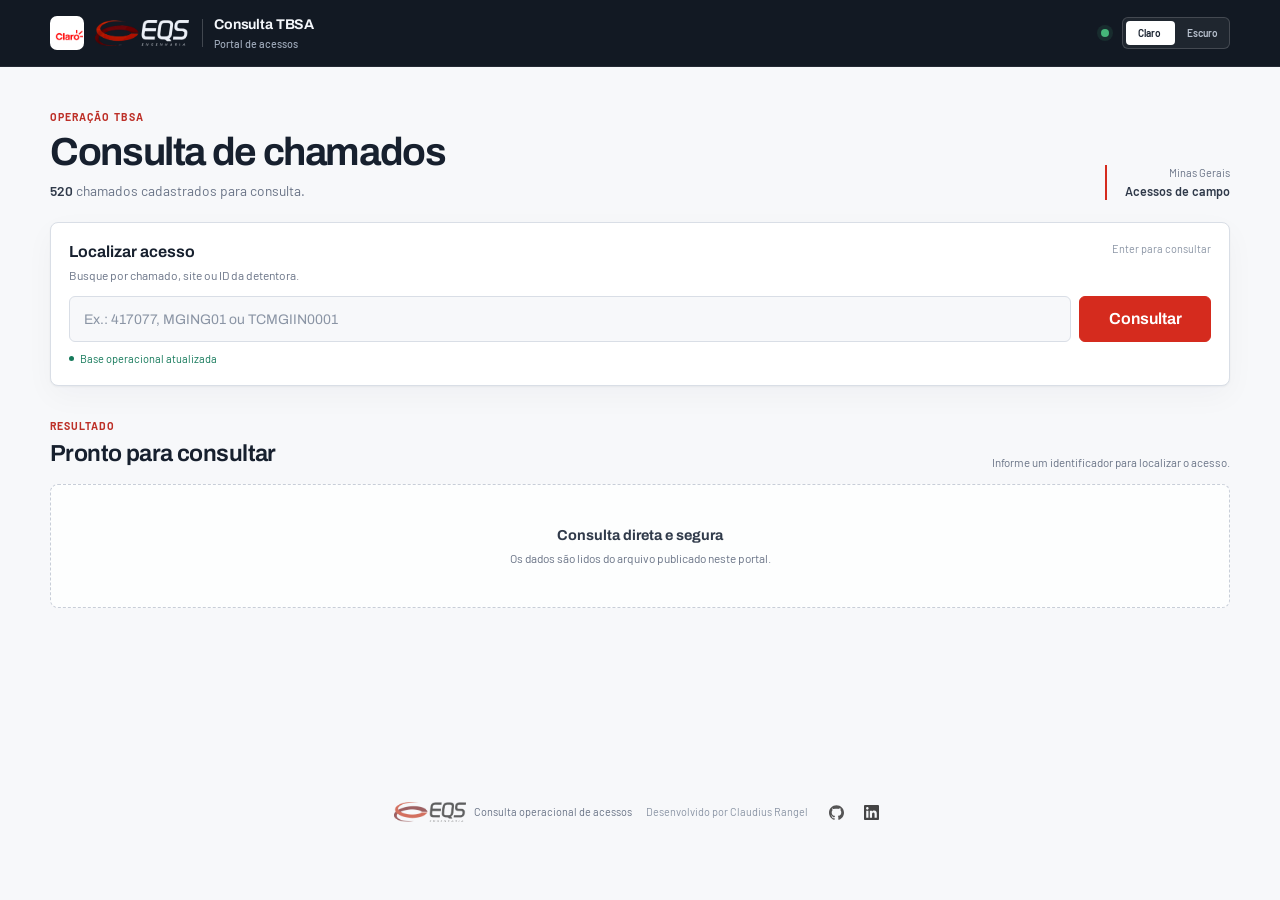
==== commit 9bdc98f9: "Refina cards e fluxo de consulta" ====
--- a/index.html
+++ b/index.html
@@ -48,7 +48,7 @@
                 <div>
                     <p class="page-label">Operação TBSA</p>
                     <h1 id="page-title">Consulta de chamados</h1>
-                    <p class="page-description"><strong id="base-total">Carregando</strong> chamados disponíveis na base operacional.</p>
+                    <p class="page-description"><strong id="base-total">Carregando</strong> <span id="base-total-copy">chamados cadastrados para consulta.</span></p>
                 </div>
                 <div class="page-context" aria-label="Contexto da página">
                     <span>Minas Gerais</span>
@@ -173,7 +173,7 @@
 
                 <div class="address-block">
                     <span class="section-label">Endereço</span>
-                    <a class="address-link" id="ticket-address">Não informado</a>
+                    <span class="address-text" id="ticket-address">Não informado</span>
                 </div>
 
                 <div class="obs-block">
@@ -182,7 +182,24 @@
                 </div>
             </section>
 
-            <button class="copy-all-btn" id="copy-all-btn" type="button">Copiar dados do chamado</button>
+            <a class="wa-noc-btn" id="noc-whatsapp-btn" href="#" target="_blank" rel="noopener noreferrer" aria-label="Falar com o NOC TBSA no WhatsApp">
+                <span class="wa-noc-btn__icon" aria-hidden="true">
+                    <svg viewBox="0 0 24 24" width="21" height="21" fill="currentColor" aria-hidden="true">
+                        <path d="M12.04 2c-5.46 0-9.9 4.44-9.9 9.9 0 1.75.46 3.45 1.32 4.95L2.05 22l5.28-1.38a9.87 9.87 0 0 0 4.71 1.2h.01c5.46 0 9.9-4.44 9.9-9.9 0-2.65-1.03-5.14-2.9-7.01A9.82 9.82 0 0 0 12.04 2zm0 18.15h-.01a8.2 8.2 0 0 1-4.18-1.15l-.3-.18-3.12.82.83-3.04-.2-.31a8.2 8.2 0 0 1-1.26-4.38c0-4.54 3.7-8.24 8.24-8.24 2.2 0 4.27.86 5.83 2.42a8.18 8.18 0 0 1 2.41 5.83c0 4.54-3.7 8.23-8.24 8.23zm4.52-6.16c-.25-.13-1.47-.72-1.69-.81-.23-.08-.39-.12-.56.13-.17.25-.64.81-.78.97-.14.17-.29.19-.54.06-.25-.12-1.05-.39-2-1.23-.74-.66-1.23-1.47-1.38-1.72-.14-.25-.02-.38.11-.51.11-.11.25-.29.37-.43.12-.14.17-.25.25-.41.08-.17.04-.31-.02-.43-.06-.13-.56-1.35-.77-1.84-.2-.48-.41-.42-.56-.43h-.48c-.17 0-.43.06-.66.31-.22.25-.86.85-.86 2.07 0 1.22.89 2.4 1.01 2.56.12.17 1.75 2.67 4.23 3.74.59.26 1.05.41 1.41.52.59.19 1.13.16 1.56.1.48-.07 1.47-.6 1.67-1.18.21-.58.21-1.07.15-1.18-.06-.1-.23-.16-.48-.29z"/>
+                    </svg>
+                </span>
+                <span class="wa-noc-btn__text">
+                    <strong>WhatsApp NOC TBSA</strong>
+                    <small>Chamar no WhatsApp</small>
+                </span>
+                <span class="wa-noc-btn__arrow" aria-hidden="true">
+                    <svg viewBox="0 0 24 24" width="20" height="20" fill="none" stroke="currentColor" stroke-width="2" stroke-linecap="round" stroke-linejoin="round">
+                        <path d="M7 17L17 7M8 7h9v9"/>
+                    </svg>
+                </span>
+            </a>
+
+            <button class="copy-all-btn" id="copy-all-btn" type="button">Copiar mensagem para o NOC</button>
         </main>
     </div>
 
@@ -198,8 +215,19 @@
     </div>
 
     <footer class="app-footer">
-        <img src="logo-eqs.webp" alt="EQS Engenharia">
-        <span>Consulta operacional de acessos</span>
+        <div class="app-footer__identity">
+            <img src="logo-eqs.webp" alt="EQS Engenharia">
+            <span>Consulta operacional de acessos</span>
+        </div>
+        <span class="app-footer__credit">Desenvolvido por Claudius Rangel</span>
+        <nav class="app-footer__social" aria-label="Perfis de Claudius Rangel">
+            <a class="social-link" href="https://github.com/claudiusnoc" target="_blank" rel="noopener noreferrer" aria-label="GitHub de Claudius Rangel">
+                <img src="assets/github.svg" alt="">
+            </a>
+            <a class="social-link" href="https://www.linkedin.com/in/claudiusigor" target="_blank" rel="noopener noreferrer" aria-label="LinkedIn de Claudius Rangel">
+                <img src="assets/linkedin.svg" alt="">
+            </a>
+        </nav>
     </footer>
 
     <div id="toast" class="toast" role="status" aria-live="polite"></div>
--- a/index.css
+++ b/index.css
@@ -49,6 +49,8 @@
   --claro-strong: #ad211b;
   --signal-text: #bd3028;
   --claro-soft: #fbf1f0;
+  --whatsapp: #1fa855;
+  --whatsapp-strong: #128c46;
   --ink: #17202e;
   --copy: #303a4a;
   --muted: #697386;
@@ -94,6 +96,8 @@
   --claro-soft: rgba(213, 43, 30, 0.14);
   --success-soft: rgba(22, 122, 91, 0.16);
   --warning-soft: rgba(169, 102, 24, 0.16);
+  --whatsapp: #2fd671;
+  --whatsapp-strong: #7ee2a6;
   --signal-text: #ff7d73;
   --success: #62c99f;
   --panel-shadow: 0 10px 30px rgba(0, 0, 0, 0.14);
@@ -584,37 +588,53 @@
 .results-area { display: grid; gap: 8px; }
 
 .result-card {
-  position: relative;
   min-width: 0;
   display: grid;
-  grid-template-columns: minmax(230px, 1.4fr) minmax(210px, 1fr) auto 112px;
-  align-items: center;
-  gap: 18px;
+  grid-template-columns: minmax(210px, 0.78fr) minmax(0, 1.22fr);
   overflow: hidden;
-  padding: 14px 15px 14px 18px;
   border: 1px solid var(--line);
-  border-radius: 8px;
+  border-radius: 12px;
   background: var(--surface);
   box-shadow: 0 1px 2px rgba(23, 32, 46, 0.03);
   animation: result-in 260ms cubic-bezier(0.16, 1, 0.3, 1) both;
 }
 
-.result-card::before {
-  content: "";
-  position: absolute;
-  inset: 0 auto 0 0;
-  width: 3px;
-  background: var(--success);
-}
-
-.result-card.is-blocked::before { background: var(--claro); }
-.result-card__identity { min-width: 0; }
+.result-card.is-approved {
+  --result-panel: #123c34;
+  --result-panel-muted: #b9d7cc;
+  --result-accent: var(--success);
+}
+
+.result-card.is-awaiting {
+  --result-panel: #4a381b;
+  --result-panel-muted: #f2d99f;
+  --result-accent: var(--warning);
+}
+
+.result-card.is-blocked {
+  --result-panel: #4a211f;
+  --result-panel-muted: #f1c2bd;
+  --result-accent: var(--claro);
+}
+
+.result-card__identity {
+  min-width: 0;
+  display: grid;
+  align-content: center;
+  gap: 5px;
+  min-height: 158px;
+  padding: 20px;
+  background: var(--result-panel);
+  color: #f4f7fb;
+}
+
+.result-card__identity .result-card__ticket { color: var(--result-accent); }
 
 .result-card__identity h3 {
-  margin: 4px 0 1px;
+  margin: 4px 0 0;
   overflow: hidden;
-  color: var(--ink);
-  font-size: 1rem;
+  color: #fff;
+  font-size: 1.22rem;
   font-weight: 650;
   letter-spacing: -0.015em;
   line-height: 1.2;
@@ -622,7 +642,17 @@
   white-space: nowrap;
 }
 
-.result-card__identity p { margin: 0; color: var(--muted); font-family: var(--font-data); font-size: 0.75rem; }
+.result-card__identity p { margin: 0 0 10px; color: var(--result-panel-muted); font-family: var(--font-data); font-size: 0.8rem; }
+
+.result-card__details {
+  min-width: 0;
+  display: grid;
+  grid-template-columns: minmax(0, 1fr) auto;
+  align-items: center;
+  gap: 18px;
+  padding: 20px;
+  background: color-mix(in srgb, var(--result-accent) 4%, var(--surface));
+}
 
 .result-card__meta {
   min-width: 0;
@@ -636,8 +666,12 @@
 .result-card__meta strong { overflow: hidden; color: var(--copy); font-family: var(--font-data); font-size: 0.76rem; font-weight: 600; text-overflow: ellipsis; white-space: nowrap; }
 
 .result-status {
+  display: inline-flex;
+  align-items: center;
+  justify-content: center;
   justify-self: start;
-  padding: 5px 8px;
+  min-height: 28px;
+  padding: 0 9px;
   border-radius: 999px;
   font-family: var(--font-data);
   font-size: 0.65rem;
@@ -646,21 +680,26 @@
 }
 
 .result-status.is-approved { background: var(--success-soft); color: var(--success); }
+.result-status.is-awaiting { background: var(--warning-soft); color: var(--warning); }
 .result-status.is-blocked { background: var(--claro-soft); color: var(--signal-text); }
 
 .result-card__note {
   grid-column: 1 / -1;
-  margin: -3px 0 0;
-  padding-top: 10px;
+  margin: 0;
+  padding: 12px 20px 16px;
   border-top: 1px solid var(--line);
   color: var(--muted);
   font-family: var(--font-data);
   font-size: 0.73rem;
   line-height: 1.4;
+  display: -webkit-box;
+  overflow: hidden;
+  -webkit-box-orient: vertical;
+  -webkit-line-clamp: 3;
 }
 
 .detail-btn {
-  min-height: 38px;
+  min-height: 44px;
   padding: 0 13px;
   border: 1px solid var(--line-strong);
   background: var(--surface);
@@ -710,7 +749,7 @@
   overflow-wrap: anywhere;
   font-size: clamp(2.25rem, 7vw, 4.4rem);
   font-weight: 650;
-  letter-spacing: -0.045em;
+  letter-spacing: -0.03em;
   line-height: 0.98;
 }
 
@@ -801,7 +840,7 @@
 .section-label { color: var(--muted); font-size: 0.62rem; }
 .address-block,
 .obs-block { display: grid; gap: 7px; margin-top: 20px; }
-.address-link { color: var(--signal-text); font-family: var(--font-data); font-size: 0.9rem; font-weight: 600; overflow-wrap: anywhere; }
+.address-text { color: var(--signal-text); font-family: var(--font-data); font-size: 0.9rem; font-weight: 600; overflow-wrap: anywhere; }
 
 .obs-text {
   margin: 0;
@@ -817,19 +856,111 @@
 .copy-all-btn { width: 100%; margin-top: 12px; }
 .copy-all-btn:disabled { border-color: var(--line); background: var(--surface-soft); color: var(--faint); cursor: not-allowed; }
 
+.wa-noc-btn {
+  display: flex;
+  align-items: center;
+  gap: 12px;
+  width: 100%;
+  min-height: 56px;
+  margin-top: 12px;
+  padding: 10px 14px;
+  border: 1px solid rgba(37, 211, 102, 0.4);
+  border-radius: 8px;
+  background: linear-gradient(180deg, rgba(25, 153, 78, 0.12), rgba(25, 153, 78, 0.06));
+  color: var(--ink);
+  font-family: var(--font-ui);
+  text-decoration: none;
+  box-shadow: inset 0 1px 0 rgba(255, 255, 255, 0.35);
+  transition: border-color 140ms ease, background-color 140ms ease, transform 140ms ease, box-shadow 140ms ease;
+  touch-action: manipulation;
+}
+
+.wa-noc-btn:hover {
+  border-color: rgba(37, 211, 102, 0.75);
+  background: linear-gradient(180deg, rgba(25, 153, 78, 0.2), rgba(25, 153, 78, 0.1));
+}
+
+.wa-noc-btn:active {
+  transform: translateY(1px) scale(0.99);
+  box-shadow: none;
+}
+
+.wa-noc-btn__icon {
+  display: grid;
+  place-items: center;
+  width: 38px;
+  height: 38px;
+  flex: 0 0 auto;
+  border-radius: 6px;
+  background: var(--whatsapp);
+  color: #fff;
+  box-shadow: 0 6px 16px rgba(25, 153, 78, 0.28);
+}
+
+.wa-noc-btn__text {
+  display: grid;
+  gap: 1px;
+  min-width: 0;
+  text-align: left;
+}
+
+.wa-noc-btn__text strong {
+  font-size: 0.84rem;
+  font-weight: 700;
+  line-height: 1.25;
+}
+
+.wa-noc-btn__text small {
+  color: var(--muted);
+  font-family: var(--font-data);
+  font-size: 0.74rem;
+  line-height: 1.25;
+}
+
+.wa-noc-btn__arrow {
+  margin-left: auto;
+  color: var(--muted);
+  font-size: 20px;
+  transition: transform 140ms ease, color 140ms ease;
+}
+
+.wa-noc-btn:hover .wa-noc-btn__arrow {
+  color: var(--whatsapp-strong);
+  transform: translateX(2px);
+}
+
 .app-footer {
   display: flex;
   align-items: center;
   justify-content: center;
-  gap: 10px;
+  flex-wrap: wrap;
+  gap: 8px 14px;
   padding: 0 18px 24px;
   color: var(--muted);
   font-family: var(--font-data);
   font-size: 0.68rem;
 }
 
-.app-footer img { width: 72px; height: auto; opacity: 0.62; }
-body.dark-mode .app-footer img { content: url("logo-eqs-dark.png"); }
+.app-footer__identity,
+.app-footer__social { display: inline-flex; align-items: center; gap: 8px; }
+.app-footer__identity img { width: 72px; height: auto; opacity: 0.62; }
+body.dark-mode .app-footer__identity img { content: url("logo-eqs-dark.png"); }
+.app-footer__credit { color: var(--faint); }
+.app-footer__social { gap: 5px; }
+.social-link {
+  width: 30px;
+  height: 30px;
+  display: grid;
+  place-items: center;
+  border: 1px solid transparent;
+  border-radius: 6px;
+  color: var(--muted);
+  transition: border-color 140ms ease, color 140ms ease, background-color 140ms ease;
+}
+.social-link img { width: 15px; height: 15px; opacity: 0.72; }
+.social-link:hover,
+.social-link:focus-visible { border-color: var(--line); background: var(--surface); color: var(--copy); }
+body.dark-mode .social-link img { filter: invert(1); }
 
 .pwa-banner {
   position: static;
@@ -887,13 +1018,12 @@
 }
 
 @media (max-width: 820px) {
-  .result-card { grid-template-columns: minmax(0, 1.2fr) minmax(190px, 0.8fr) auto; }
-  .detail-btn { grid-column: 1 / -1; }
+  .result-card { grid-template-columns: minmax(190px, 0.82fr) minmax(0, 1.18fr); }
 }
 
 @media (max-width: 640px) {
   .topbar { min-height: 60px; position: sticky; top: 0; z-index: 10; }
-  .topbar-inner { width: min(100% - 24px, 560px); gap: 12px; }
+  .topbar-inner { width: min(100% - 32px, 560px); gap: 12px; }
   .brand { gap: 8px; }
   .brand-mark { width: 32px; height: 32px; flex-basis: 32px; }
   .brand-mark img { width: 36px; height: 36px; }
@@ -913,74 +1043,89 @@
   .theme-control input:not(:checked) + label > span:first-child { color: #17202e; }
   .theme-control input:checked + label > span:nth-child(2) { color: #fff; }
 
-  .main-container { width: min(100% - 24px, 560px); min-height: calc(100dvh - 142px); padding: 28px 0 42px; }
-  .page-heading { display: block; margin-bottom: 18px; }
-  .page-heading h1 { font-size: 1.8rem; }
-  .page-description { margin-top: 6px; font-size: 0.8rem; }
+  .main-container { width: min(100% - 32px, 560px); min-height: calc(100dvh - 142px); padding: 30px 0 44px; }
+  .page-heading { display: block; margin-bottom: 22px; }
+  .page-heading h1 { font-size: 1.78rem; letter-spacing: -0.025em; line-height: 1.06; text-wrap: balance; }
+  .page-description { margin-top: 7px; font-size: 0.9rem; line-height: 1.45; }
   .page-context { display: none; }
 
-  .search-section { padding: 14px; }
-  .search-heading { margin-bottom: 11px; }
-  .search-heading p { max-width: 34ch; }
+  .search-section { padding: 16px; border-radius: 10px; box-shadow: 0 4px 16px rgba(23, 32, 46, 0.06); }
+  .search-heading { margin-bottom: 13px; }
+  .search-heading h2 { font-size: 1.1rem; }
+  .search-heading p { max-width: 34ch; font-size: 0.9rem; line-height: 1.4; }
   .search-shortcut { display: none; }
   .search-box { grid-template-columns: 1fr; }
-  .search-btn { width: 100%; }
-  .status-sync { padding-top: 8px; }
-
-  .results-section { padding-top: 28px; }
-  .results-heading { align-items: start; margin-bottom: 12px; }
-  .results-heading h2 { font-size: 1.28rem; }
+  .search-field { min-height: 52px; border-radius: 8px; }
+  .search-field input { height: 50px; font-size: 1rem; line-height: 1.3; }
+  .search-btn { width: 100%; min-height: 50px; border-radius: 8px; font-size: 0.98rem; }
+  .status-sync { padding-top: 9px; font-size: 0.76rem; }
+
+  .results-section { padding-top: 32px; }
+  .results-heading { align-items: start; margin-bottom: 14px; }
+  .results-heading h2 { font-size: 1.35rem; letter-spacing: -0.02em; text-wrap: balance; }
   .results-hint { display: none; }
 
   .dashboard-panel { grid-template-columns: repeat(3, minmax(0, 1fr)); }
-  .stat-box { min-height: 70px; display: flex; flex-direction: column; align-items: flex-start; justify-content: center; gap: 3px; padding: 11px 10px; }
+  .stat-box { min-height: 76px; display: flex; flex-direction: column; align-items: flex-start; justify-content: center; gap: 4px; padding: 12px 10px; }
   .stat-accent { width: 22px; height: 2px; }
-  .stat-label { font-size: 0.65rem; }
-  .stat-value { font-size: 1.35rem; }
-  .filters-panel { padding: 5px; }
-  .filter-chip { min-height: 32px; padding: 0 12px; }
+  .stat-label { font-size: 0.7rem; }
+  .stat-value { font-size: 1.42rem; }
+  .filters-panel { padding: 6px; border-radius: 10px; }
+  .filter-chip { min-height: 40px; padding: 0 14px; font-size: 0.78rem; }
 
   .result-card {
-    grid-template-columns: minmax(0, 1fr) auto;
-    gap: 14px 10px;
-    padding: 15px 14px 14px 17px;
+    grid-template-columns: 1fr;
+    border-radius: 12px;
   }
-  .result-card__identity { grid-column: 1; }
-  .result-card__identity h3 { font-size: 1.08rem; }
-  .result-status { grid-column: 2; grid-row: 1; }
-  .result-card__meta { grid-column: 1 / -1; padding-top: 12px; border-top: 1px solid var(--line); }
-  .result-card__note { grid-column: 1 / -1; margin-top: -2px; }
-  .detail-btn { grid-column: 1 / -1; width: 100%; min-height: 40px; }
-
-  .detail-page { width: min(100% - 24px, 560px); padding: 24px 0 34px; }
+  .result-card__identity { min-height: 0; padding: 18px 16px; }
+  .result-card__identity h3 { font-size: 1.14rem; letter-spacing: -0.01em; }
+  .result-card__identity p { font-size: 0.82rem; }
+  .result-card__details { grid-template-columns: 1fr; gap: 16px; padding: 16px; }
+  .result-card__meta { gap: 12px; padding-top: 0; border-top: 0; }
+  .result-card__meta small { font-size: 0.72rem; }
+  .result-card__meta strong { font-size: 0.84rem; }
+  .result-card__note { grid-column: 1; font-size: 0.88rem; line-height: 1.5; padding: 12px 16px 16px; }
+  .detail-btn { width: 100%; min-height: 48px; border-radius: 8px; font-size: 0.82rem; }
+
+  .detail-page { width: min(100% - 32px, 560px); padding: 24px 0 40px; }
   .detail-hero,
-  .called-card { padding: 19px; }
+  .called-card { padding: 20px; border-radius: 12px; }
   .detail-hero-top { display: block; }
-  .detail-status-badge { margin-top: 17px; }
-  .ticket-site-code { font-size: clamp(2.15rem, 12vw, 3.2rem); }
-  .ticket-metrics { margin-top: 24px; }
+  .detail-status-badge { min-height: 34px; margin-top: 17px; padding: 0 11px; font-size: 0.72rem; }
+  .ticket-site-code { font-size: clamp(2.15rem, 11vw, 3.2rem); text-wrap: balance; }
+  .ticket-metrics { margin-top: 26px; padding-top: 15px; }
   .metric { padding-right: 9px; }
   .metric + .metric { padding-left: 9px; }
-  .metric-label { font-size: 0.55rem; letter-spacing: 0.07em; }
-  .metric-value { font-size: 0.88rem; }
+  .metric-label { font-size: 0.64rem; letter-spacing: 0.06em; }
+  .metric-value { margin-top: 6px; font-size: 0.95rem; }
   .called-card__top { display: grid; }
-  .copy-number-btn { justify-self: start; }
-  .called-grid { grid-template-columns: 1fr; gap: 14px; }
+  .called-number { font-size: clamp(2.1rem, 10vw, 2.8rem); text-wrap: balance; }
+  .copy-number-btn { min-height: 44px; justify-self: start; padding-inline: 13px; font-size: 0.8rem; }
+  .called-grid { grid-template-columns: 1fr; gap: 14px; margin-top: 20px; padding-top: 16px; }
+  .called-meta strong { font-size: 0.9rem; }
+  .section-label { font-size: 0.68rem; }
+  .address-text { font-size: 0.95rem; }
+  .obs-text { padding: 14px 15px; border-radius: 8px; font-size: 1rem; line-height: 1.55; }
+  .empty-state span,
+  .status-error span { font-size: 0.86rem; line-height: 1.45; }
+  .back-link { min-height: 44px; display: inline-flex; align-items: center; font-size: 0.9rem; }
+  .wa-noc-btn { min-height: 60px; border-radius: 10px; }
+  .copy-all-btn { min-height: 50px; border-radius: 8px; font-size: 0.92rem; }
   .detail-context { display: none; }
-  .app-footer { padding-bottom: 18px; }
+  .app-footer { padding-bottom: 20px; font-size: 0.72rem; }
 }
 
 @media (max-width: 390px) {
   .topbar-inner,
   .main-container,
-  .detail-page { width: min(100% - 20px, 560px); }
+  .detail-page { width: min(100% - 32px, 560px); }
   .brand-eqs { width: 68px; }
   .brand-copy { display: none; }
-  .page-heading h1 { font-size: 1.68rem; }
-  .search-field input { font-size: 0.8rem; }
-  .stat-label { font-size: 0.59rem; }
-  .stat-value { font-size: 1.22rem; }
-  .result-status { padding-inline: 7px; font-size: 0.61rem; }
+  .page-heading h1 { font-size: 1.72rem; }
+  .search-field input { font-size: 1rem; }
+  .stat-label { font-size: 0.68rem; }
+  .stat-value { font-size: 1.34rem; }
+  .result-status { padding-inline: 8px; font-size: 0.68rem; }
 }
 
 @media (max-width: 360px) {
@@ -997,6 +1142,26 @@
   .ticket-metrics .metric:nth-child(3) .metric-value { white-space: normal; }
 }
 
+@media (max-width: 360px) {
+  .wa-noc-btn {
+    gap: 10px;
+    padding: 9px 12px;
+  }
+
+  .wa-noc-btn__icon {
+    width: 34px;
+    height: 34px;
+  }
+
+  .wa-noc-btn__text strong {
+    font-size: 0.8rem;
+  }
+
+  .wa-noc-btn__text small {
+    font-size: 0.7rem;
+  }
+}
+
 @media (prefers-reduced-motion: reduce) {
   *,
   *::before,
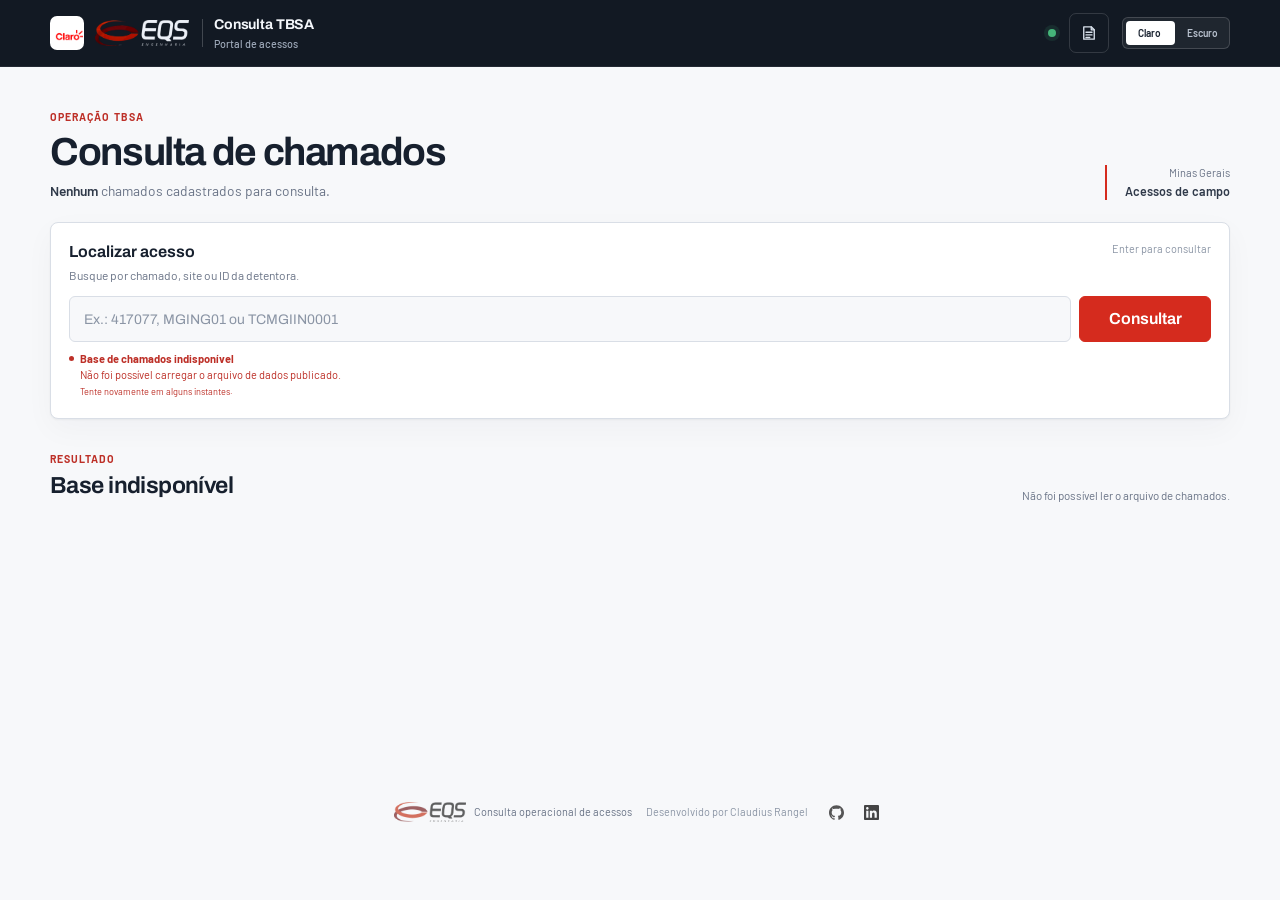
==== commit 09849435: "feat: atualizar acessos pelo portal com Supabase" ====
--- a/index.html
+++ b/index.html
@@ -10,7 +10,7 @@
     <link rel="manifest" href="manifest.json">
     <link rel="icon" href="claro-logo.png" type="image/png">
     <link rel="apple-touch-icon" href="claro-logo.png">
-    <link rel="stylesheet" href="index.css?v=20260807-portal-4">
+    <link rel="stylesheet" href="index.css?v=20261024-admin-8">
 </head>
 
 <body>
@@ -31,6 +31,12 @@
 
                 <div class="topbar-actions">
                     <span class="sync-compact" aria-label="Base online"></span>
+                    <a class="import-shortcut" href="admin.html" aria-label="Atualizar a base por planilha" title="Atualizar base">
+                        <svg viewBox="0 0 24 24" aria-hidden="true" focusable="false">
+                            <path d="M5 3.75h10l4 4v12.5H5z"></path>
+                            <path d="M15 3.75v4h4M8 11h8M8 14.5h8M8 18h5"></path>
+                        </svg>
+                    </a>
                     <div class="theme-control">
                         <input type="checkbox" id="theme-check">
                         <label for="theme-check" aria-label="Alternar tema claro e escuro">
@@ -221,7 +227,7 @@
         </div>
         <span class="app-footer__credit">Desenvolvido por Claudius Rangel</span>
         <nav class="app-footer__social" aria-label="Perfis de Claudius Rangel">
-            <a class="social-link" href="https://github.com/claudiusnoc" target="_blank" rel="noopener noreferrer" aria-label="GitHub de Claudius Rangel">
+            <a class="social-link" href="https://github.com/claudiusnoc/claudiusnoc" target="_blank" rel="noopener noreferrer" aria-label="GitHub de Claudius Rangel">
                 <img src="assets/github.svg" alt="">
             </a>
             <a class="social-link" href="https://www.linkedin.com/in/claudiusigor" target="_blank" rel="noopener noreferrer" aria-label="LinkedIn de Claudius Rangel">
@@ -232,7 +238,8 @@
 
     <div id="toast" class="toast" role="status" aria-live="polite"></div>
 
-    <script src="app.js?v=20260807-portal-4"></script>
+    <script src="supabase-config.js"></script>
+    <script src="app.js?v=20261024-supabase-21"></script>
 </body>
 
 </html>
--- a/index.css
+++ b/index.css
@@ -222,6 +222,36 @@
   box-shadow: 0 0 0 4px rgba(69, 181, 121, 0.12);
 }
 
+.import-shortcut {
+  width: 40px;
+  height: 40px;
+  display: grid;
+  place-items: center;
+  flex: 0 0 auto;
+  border: 1px solid rgba(255, 255, 255, 0.14);
+  border-radius: 7px;
+  color: #d9e1ec;
+  text-decoration: none;
+  transition: border-color 140ms ease, background-color 140ms ease, color 140ms ease;
+}
+
+.import-shortcut svg {
+  width: 18px;
+  height: 18px;
+  fill: none;
+  stroke: currentColor;
+  stroke-linecap: round;
+  stroke-linejoin: round;
+  stroke-width: 1.8;
+}
+
+.import-shortcut:hover,
+.import-shortcut:focus-visible {
+  border-color: rgba(255, 255, 255, 0.42);
+  background: rgba(255, 255, 255, 0.1);
+  color: #fff;
+}
+
 .theme-control input { position: absolute; opacity: 0; pointer-events: none; }
 
 .theme-control label {
@@ -1031,7 +1061,8 @@
   .brand-divider { display: none; }
   .brand-copy small { display: none; }
   .brand-copy strong { font-size: 0.76rem; }
-  .topbar-actions { gap: 10px; }
+  .topbar-actions { gap: 8px; }
+  .import-shortcut { width: 38px; height: 38px; }
   .theme-control label { width: 58px; height: 30px; font-size: 0; }
   .theme-control label > span:not(.toggle-knob) { font-size: 0; }
   .theme-control label > span:first-child::after,
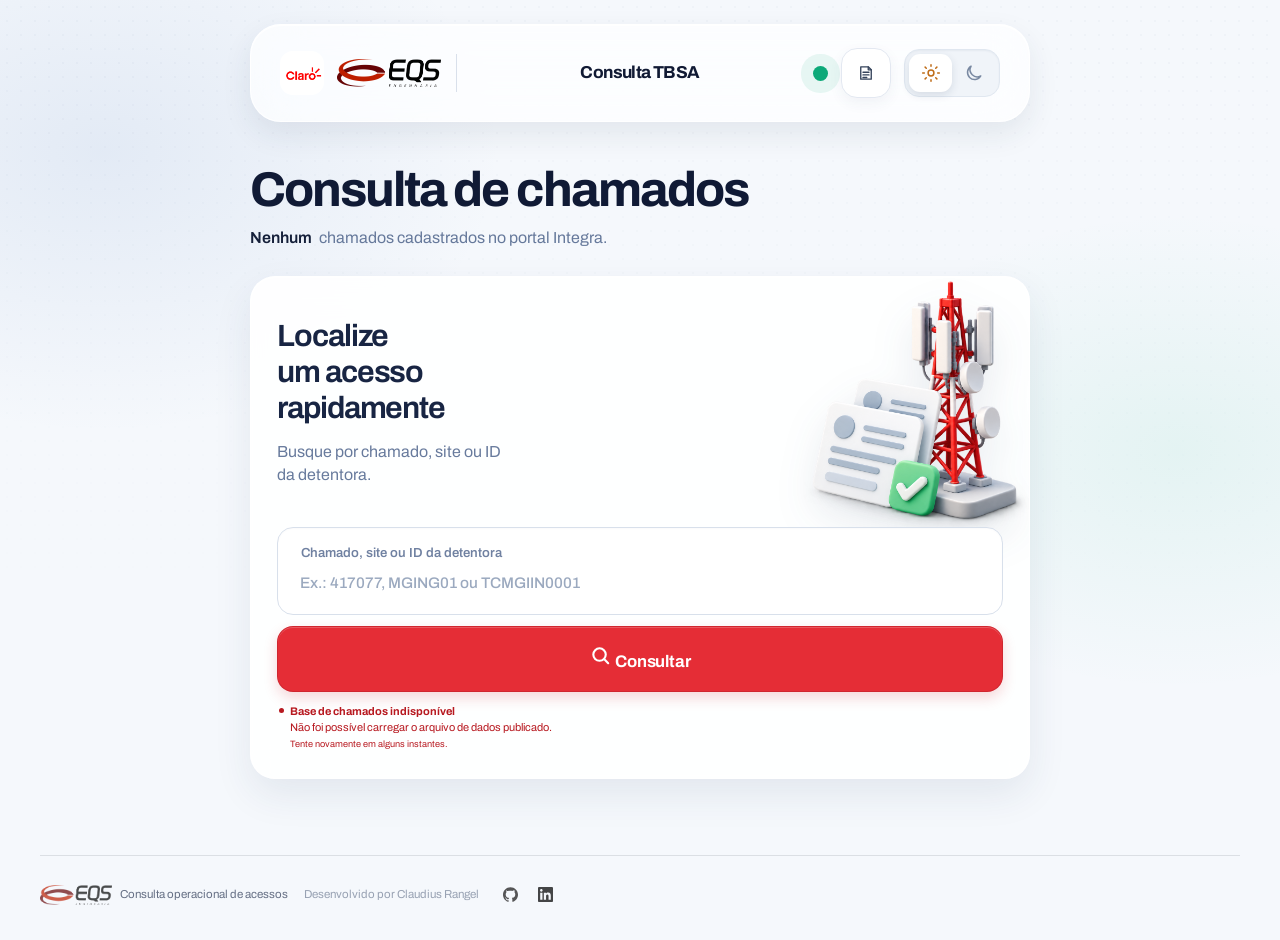
==== commit 8825fc3a: "feat: refine portal consultation and spreadsheet import" ====
--- a/index.html
+++ b/index.html
@@ -10,27 +10,24 @@
     <link rel="manifest" href="manifest.json">
     <link rel="icon" href="claro-logo.png" type="image/png">
     <link rel="apple-touch-icon" href="claro-logo.png">
-    <link rel="stylesheet" href="index.css?v=20261024-admin-8">
+    <link rel="stylesheet" href="index.css?v=20261024-layout-19">
 </head>
 
 <body>
     <div id="screen-index">
         <header class="topbar">
             <div class="topbar-inner">
-                <a class="brand" href="index.html" aria-label="Consulta de chamados TBSA">
+                <a class="brand" href="index.html" aria-label="EQS e Claro">
                     <span class="brand-mark" aria-hidden="true">
                         <img src="claro-logo.png" alt="">
                     </span>
                     <img class="brand-eqs" src="logo-eqs-dark.png" alt="EQS Engenharia">
                     <span class="brand-divider" aria-hidden="true"></span>
-                    <span class="brand-copy">
-                        <strong>Consulta TBSA</strong>
-                        <small>Portal de acessos</small>
-                    </span>
-                </a>
+                </a>
+                <span class="topbar-title">Consulta TBSA</span>
 
                 <div class="topbar-actions">
-                    <span class="sync-compact" aria-label="Base online"></span>
+                    <span class="sync-compact" aria-label="Base online" title="Base online"></span>
                     <a class="import-shortcut" href="admin.html" aria-label="Atualizar a base por planilha" title="Atualizar base">
                         <svg viewBox="0 0 24 24" aria-hidden="true" focusable="false">
                             <path d="M5 3.75h10l4 4v12.5H5z"></path>
@@ -38,10 +35,10 @@
                         </svg>
                     </a>
                     <div class="theme-control">
-                        <input type="checkbox" id="theme-check">
-                        <label for="theme-check" aria-label="Alternar tema claro e escuro">
-                            <span>Claro</span>
-                            <span>Escuro</span>
+                        <input type="checkbox" id="theme-check" aria-label="Ativar modo escuro">
+                        <label for="theme-check" title="Alternar modo claro e escuro">
+                            <span class="theme-icon theme-icon--sun" aria-hidden="true"><svg viewBox="0 0 24 24"><circle cx="12" cy="12" r="3.5"/><path d="M12 2v2M12 20v2M4.93 4.93l1.42 1.42m11.3 11.3 1.42 1.42M2 12h2m16 0h2M4.93 19.07l1.42-1.42m11.3-11.3 1.42-1.42"/></svg></span>
+                            <span class="theme-icon theme-icon--moon" aria-hidden="true"><svg viewBox="0 0 24 24"><path d="M20.1 15.5A8.5 8.5 0 0 1 8.5 3.9 8.5 8.5 0 1 0 20.1 15.5Z"/></svg></span>
                             <span class="toggle-knob" aria-hidden="true"></span>
                         </label>
                     </div>
@@ -52,72 +49,62 @@
         <main class="main-container" id="main-container">
             <section class="page-heading" aria-labelledby="page-title">
                 <div>
-                    <p class="page-label">Operação TBSA</p>
                     <h1 id="page-title">Consulta de chamados</h1>
-                    <p class="page-description"><strong id="base-total">Carregando</strong> <span id="base-total-copy">chamados cadastrados para consulta.</span></p>
-                </div>
-                <div class="page-context" aria-label="Contexto da página">
-                    <span>Minas Gerais</span>
-                    <strong>Acessos de campo</strong>
+                    <p class="page-description"><strong id="base-total">Carregando</strong> <span id="base-total-copy">chamados cadastrados no portal Integra.</span></p>
                 </div>
             </section>
 
             <section class="search-section" aria-labelledby="search-title">
-                <div class="search-heading">
+                <div class="search-heading search-heading--visual">
                     <div>
-                        <h2 id="search-title">Localizar acesso</h2>
+                        <h2 id="search-title">Localize um acesso rapidamente</h2>
                         <p>Busque por chamado, site ou ID da detentora.</p>
                     </div>
-                    <span class="search-shortcut">Enter para consultar</span>
+                    <img class="search-visual" src="assets/hero-telecom-access.png" alt="" aria-hidden="true">
                 </div>
 
                 <div class="search-box">
                     <label class="search-field" for="search-input">
                         <span class="sr-only">Buscar chamado</span>
+                        <span class="search-field__label" aria-hidden="true">Chamado, site ou ID da detentora</span>
                         <input type="search" id="search-input" placeholder="Ex.: 417077, MGING01 ou TCMGIIN0001" autocomplete="off" enterkeyhint="search">
                     </label>
-                    <button id="search-btn" class="search-btn" type="button">Consultar</button>
+                    <button id="search-btn" class="search-btn" type="button">
+                        <svg viewBox="0 0 24 24" aria-hidden="true" focusable="false"><circle cx="11" cy="11" r="6.5"></circle><path d="m16 16 4 4"></path></svg>
+                        Consultar
+                    </button>
                 </div>
                 <div id="status-sync" class="status-sync" role="status" aria-live="polite"></div>
             </section>
 
-            <section class="results-section" aria-live="polite">
+            <section class="results-section" id="results-section" aria-live="polite" hidden>
                 <div class="results-heading">
-                    <div>
-                        <p class="section-kicker">Resultado</p>
-                        <h2 id="results-title">Pronto para consultar</h2>
-                    </div>
+                    <div><h2 id="results-title">Pronto para consultar</h2></div>
                     <span class="results-hint" id="results-summary">Informe um identificador para localizar o acesso.</span>
                 </div>
 
-                <div class="dashboard-panel" id="dashboard-panel" style="display: none;">
-                    <div class="stat-box stat-total">
-                        <span class="stat-accent" aria-hidden="true"></span>
+                <div class="dashboard-panel" id="dashboard-panel" hidden>
+                    <button class="stat-box stat-total" data-filter="all" type="button" aria-pressed="true">
+                        <span class="stat-accent" aria-hidden="true"><svg viewBox="0 0 24 24"><path d="M7 3.5h7l3.5 3.5v13H7z"></path><path d="M14 3.5V7h3.5M9.5 11h5M9.5 14h5"></path></svg></span>
                         <span class="stat-label">Encontrados</span>
                         <strong class="stat-value" id="stat-total">0</strong>
-                    </div>
-                    <div class="stat-box stat-ok">
-                        <span class="stat-accent" aria-hidden="true"></span>
+                    </button>
+                    <button class="stat-box stat-ok" data-filter="approved" type="button" aria-pressed="false">
+                        <span class="stat-accent" aria-hidden="true"><svg viewBox="0 0 24 24"><path d="m7 12 3.2 3.2L17.5 8"></path><circle cx="12" cy="12" r="8.5"></circle></svg></span>
                         <span class="stat-label">Liberados</span>
                         <strong class="stat-value" id="stat-ok">0</strong>
-                    </div>
-                    <div class="stat-box stat-bad">
-                        <span class="stat-accent" aria-hidden="true"></span>
+                    </button>
+                    <button class="stat-box stat-bad" data-filter="blocked" type="button" aria-pressed="false">
+                        <span class="stat-accent" aria-hidden="true"><svg viewBox="0 0 24 24"><circle cx="12" cy="12" r="8.5"></circle><path d="M12 7.5v5l3.2 2"></path></svg></span>
                         <span class="stat-label">Pendentes</span>
                         <strong class="stat-value" id="stat-bad">0</strong>
-                    </div>
-                </div>
-
-                <div class="filters-panel" id="filters-panel" style="display: none;" aria-label="Filtrar resultados">
-                    <button class="filter-chip active" data-filter="all" type="button">Todos</button>
-                    <button class="filter-chip" data-filter="approved" type="button">Liberados</button>
-                    <button class="filter-chip" data-filter="blocked" type="button">Pendentes</button>
+                    </button>
                 </div>
 
                 <div id="status-search" class="status-search" role="status" aria-live="polite">
                     <div class="empty-state">
-                        <strong>Consulta direta e segura</strong>
-                        <span>Os dados são lidos do arquivo publicado neste portal.</span>
+                        <strong>Consulte a base publicada</strong>
+                        <span>Digite um identificador para localizar o acesso.</span>
                     </div>
                 </div>
                 <div id="loading-spinner-container" class="loading-grid" aria-hidden="true"></div>
@@ -130,8 +117,18 @@
     <div id="screen-detail">
         <header class="topbar detail-topbar">
             <div class="topbar-inner">
-                <a class="back-link" href="index.html" id="nav-consulta">Voltar à consulta</a>
+                <a class="back-link" href="index.html" id="nav-consulta" aria-label="Voltar à consulta" title="Voltar">
+                    <svg viewBox="0 0 24 24" aria-hidden="true" focusable="false"><path d="m14.5 5-7 7 7 7"/></svg>
+                </a>
                 <span class="detail-context">Detalhes do chamado</span>
+                <div class="theme-control">
+                    <input type="checkbox" id="theme-check-detail" aria-label="Ativar modo escuro">
+                    <label for="theme-check-detail" title="Alternar modo claro e escuro">
+                        <span class="theme-icon theme-icon--sun" aria-hidden="true"><svg viewBox="0 0 24 24"><circle cx="12" cy="12" r="3.5"/><path d="M12 2v2M12 20v2M4.93 4.93l1.42 1.42m11.3 11.3 1.42 1.42M2 12h2m16 0h2M4.93 19.07l1.42-1.42m11.3-11.3 1.42-1.42"/></svg></span>
+                        <span class="theme-icon theme-icon--moon" aria-hidden="true"><svg viewBox="0 0 24 24"><path d="M20.1 15.5A8.5 8.5 0 0 1 8.5 3.9 8.5 8.5 0 1 0 20.1 15.5Z"/></svg></span>
+                        <span class="toggle-knob" aria-hidden="true"></span>
+                    </label>
+                </div>
             </div>
         </header>
 
@@ -172,7 +169,7 @@
 
                 <div class="called-grid">
                     <div class="called-meta">
-                        <span class="section-label">Supervisor</span>
+                        <span class="section-label">Responsável</span>
                         <strong id="detail-supervisor">-</strong>
                     </div>
                 </div>
@@ -207,6 +204,18 @@
 
             <button class="copy-all-btn" id="copy-all-btn" type="button">Copiar mensagem para o NOC</button>
         </main>
+
+        <footer class="detail-attribution" aria-label="Créditos e perfis do desenvolvedor">
+            <span class="detail-credit">Desenvolvido por Claudius Rangel</span>
+            <nav class="detail-social" aria-label="Perfis de Claudius Rangel">
+                <a href="https://github.com/claudiusnoc/claudiusnoc" target="_blank" rel="noopener noreferrer" aria-label="GitHub de Claudius Rangel">
+                    <img src="assets/github.svg" alt="">
+                </a>
+                <a href="https://www.linkedin.com/in/claudiusigor" target="_blank" rel="noopener noreferrer" aria-label="LinkedIn de Claudius Rangel">
+                    <img src="assets/linkedin.svg" alt="">
+                </a>
+            </nav>
+        </footer>
     </div>
 
     <div id="pwa-install-banner" class="pwa-banner" style="display: none;">
@@ -239,7 +248,7 @@
     <div id="toast" class="toast" role="status" aria-live="polite"></div>
 
     <script src="supabase-config.js"></script>
-    <script src="app.js?v=20261024-supabase-21"></script>
+    <script src="app.js?v=20261024-layout-34"></script>
 </body>
 
 </html>
--- a/index.css
+++ b/index.css
@@ -45,6 +45,16 @@
   font-synthesis: none;
   --font-ui: "Archivo", sans-serif;
   --font-data: "Barlow", sans-serif;
+  --type-display: clamp(2.25rem, 5vw, 3.05rem);
+  --type-section: clamp(1.5rem, 2.8vw, 1.92rem);
+  --type-card-title: 1.28rem;
+  --type-body: 1rem;
+  --type-data: 0.94rem;
+  --type-label: 0.82rem;
+  --type-meta: 0.75rem;
+  --leading-display: 1.08;
+  --leading-heading: 1.18;
+  --leading-copy: 1.48;
   --claro: #d52b1e;
   --claro-strong: #ad211b;
   --signal-text: #bd3028;
@@ -74,6 +84,7 @@
 html { background: var(--canvas); }
 
 body {
+  display: flow-root;
   min-height: 100dvh;
   margin: 0;
   color: var(--ink);
@@ -555,42 +566,12 @@
 .stat-bad .stat-accent { background: var(--claro); }
 .stat-bad .stat-value { color: var(--claro); }
 
-.filters-panel {
-  gap: 6px;
-  margin-bottom: 10px;
-  padding: 6px;
-  overflow-x: auto;
-  border: 1px solid var(--line);
-  border-radius: 8px;
-  background: var(--surface);
-  scrollbar-width: none;
-}
-
-.filters-panel::-webkit-scrollbar { display: none; }
-
-.filter-chip {
-  min-height: 34px;
-  padding: 0 14px;
-  border: 1px solid transparent;
-  border-radius: 5px;
-  background: transparent;
-  color: var(--muted);
-  font-family: var(--font-data);
-  font-size: 0.72rem;
-  font-weight: 600;
-  white-space: nowrap;
-  cursor: pointer;
-}
-
-.filter-chip:hover { background: var(--surface-soft); color: var(--copy); }
-.filter-chip.active { border-color: var(--line); background: var(--surface-soft); color: var(--ink); }
-
 .status-search { color: var(--claro-strong); font-family: var(--font-data); font-size: 0.78rem; }
 
 .result-limit {
   margin-bottom: 8px;
   padding: 9px 11px;
-  border-left: 3px solid #315f9f;
+  border: 1px solid var(--line);
   border-radius: 5px;
   background: var(--surface-soft);
   color: var(--copy);
@@ -1101,8 +1082,6 @@
   .stat-accent { width: 22px; height: 2px; }
   .stat-label { font-size: 0.7rem; }
   .stat-value { font-size: 1.42rem; }
-  .filters-panel { padding: 6px; border-radius: 10px; }
-  .filter-chip { min-height: 40px; padding: 0 14px; font-size: 0.78rem; }
 
   .result-card {
     grid-template-columns: 1fr;
@@ -1202,3 +1181,1191 @@
     transition-duration: 0.01ms !important;
   }
 }
+
+/* Portal refresh: command-center clarity with a restrained liquid-material treatment. */
+body:not(.admin-page) {
+  --font-ui: -apple-system, BlinkMacSystemFont, "Segoe UI", "Archivo", sans-serif;
+  --font-data: "Archivo", sans-serif;
+  --claro: #d91f26;
+  --claro-strong: #b9151c;
+  --signal-text: #b71920;
+  --ink: #101828;
+  --copy: #344054;
+  --muted: #667085;
+  --faint: #98a2b3;
+  --line: rgba(16, 24, 40, 0.11);
+  --line-strong: rgba(16, 24, 40, 0.19);
+  --surface: rgba(255, 255, 255, 0.88);
+  --surface-soft: #f4f7fb;
+  --canvas: #eaf0f8;
+  --nav: #0b1629;
+  --success: #087f5b;
+  --success-soft: #e8f7f0;
+  --warning: #a75f14;
+  --warning-soft: #fff5e6;
+  --focus: 0 0 0 4px rgba(217, 31, 38, 0.2);
+  --panel-shadow: 0 20px 55px rgba(24, 45, 78, 0.1), 0 2px 8px rgba(24, 45, 78, 0.05);
+  min-height: 100dvh;
+  background:
+    radial-gradient(900px 520px at -8% 3%, rgba(58, 115, 196, 0.16), transparent 63%),
+    radial-gradient(780px 480px at 102% 18%, rgba(217, 31, 38, 0.1), transparent 66%),
+    linear-gradient(148deg, #f9fbfe 0%, #edf3f9 48%, #e5edf6 100%);
+}
+
+body:not(.admin-page).dark-mode {
+  --ink: #f4f7fb;
+  --copy: #d5dde9;
+  --muted: #aab6c7;
+  --faint: #7e8ba0;
+  --line: rgba(203, 217, 236, 0.14);
+  --line-strong: rgba(203, 217, 236, 0.24);
+  --surface: rgba(18, 31, 52, 0.84);
+  --surface-soft: #17263c;
+  --canvas: #091321;
+  --nav: #07101e;
+  --success: #6de2b0;
+  --success-soft: rgba(29, 154, 105, 0.18);
+  --warning-soft: rgba(217, 135, 39, 0.16);
+  --panel-shadow: 0 24px 65px rgba(0, 0, 0, 0.25), 0 2px 10px rgba(0, 0, 0, 0.16);
+  background:
+    radial-gradient(800px 500px at -8% 3%, rgba(29, 92, 178, 0.2), transparent 64%),
+    radial-gradient(700px 440px at 104% 22%, rgba(184, 26, 34, 0.16), transparent 66%),
+    linear-gradient(148deg, #0b1727 0%, #091321 56%, #0d1a2b 100%);
+}
+
+body:not(.admin-page) #screen-index,
+body:not(.admin-page) #screen-detail {
+  position: relative;
+  isolation: isolate;
+}
+
+body:not(.admin-page) #screen-index::before {
+  position: fixed;
+  inset: 0;
+  z-index: -1;
+  content: "";
+  pointer-events: none;
+  opacity: 0.42;
+  background-image: radial-gradient(rgba(76, 104, 141, 0.13) 0.7px, transparent 0.8px);
+  background-size: 14px 14px;
+  mask-image: linear-gradient(to bottom, rgba(0, 0, 0, 0.68), transparent 73%);
+}
+
+body:not(.admin-page) .topbar {
+  position: relative;
+  z-index: 5;
+  min-height: 74px;
+  border-bottom: 1px solid rgba(255, 255, 255, 0.12);
+  background: rgba(7, 16, 30, 0.9);
+  box-shadow: 0 1px 0 rgba(255, 255, 255, 0.04), 0 10px 30px rgba(2, 9, 18, 0.12);
+  backdrop-filter: blur(18px) saturate(140%);
+  -webkit-backdrop-filter: blur(18px) saturate(140%);
+}
+
+body:not(.admin-page) .topbar-inner,
+body:not(.admin-page) .main-container,
+body:not(.admin-page) .detail-page,
+body:not(.admin-page) .pwa-banner {
+  width: min(100% - 48px, 1200px);
+}
+
+body:not(.admin-page) .brand { gap: 12px; }
+body:not(.admin-page) .brand-mark {
+  width: 38px;
+  height: 38px;
+  flex-basis: 38px;
+  border: 0;
+  border-radius: 12px;
+  box-shadow: 0 4px 14px rgba(0, 0, 0, 0.18);
+}
+body:not(.admin-page) .brand-mark img { width: 42px; height: 42px; }
+body:not(.admin-page) .brand-eqs { width: 89px; }
+body:not(.admin-page) .brand-divider { height: 30px; background: rgba(255, 255, 255, 0.16); }
+body:not(.admin-page) .brand-copy { gap: 2px; }
+body:not(.admin-page) .brand-copy strong { font-size: 0.91rem; letter-spacing: -0.018em; }
+body:not(.admin-page) .brand-copy small { color: #aab8cb; font-size: 0.69rem; }
+body:not(.admin-page) .topbar-actions { gap: 10px; }
+body:not(.admin-page) .sync-compact {
+  width: 9px;
+  height: 9px;
+  background: #4ee3a1;
+  box-shadow: 0 0 0 5px rgba(78, 227, 161, 0.12);
+}
+body:not(.admin-page) .import-shortcut {
+  width: 42px;
+  height: 42px;
+  border-radius: 13px;
+  border-color: rgba(255, 255, 255, 0.16);
+  background: rgba(255, 255, 255, 0.055);
+  color: #f4f7fb;
+  transition: transform 180ms cubic-bezier(0.22, 1, 0.36, 1), border-color 180ms ease, background-color 180ms ease;
+}
+body:not(.admin-page) .import-shortcut:hover,
+body:not(.admin-page) .import-shortcut:focus-visible {
+  border-color: rgba(255, 255, 255, 0.38);
+  background: rgba(255, 255, 255, 0.14);
+  transform: translateY(-1px);
+}
+body:not(.admin-page) .theme-control label {
+  width: 106px;
+  height: 36px;
+  border-radius: 12px;
+  border-color: rgba(255, 255, 255, 0.14);
+  background: rgba(255, 255, 255, 0.055);
+  font-size: 0.67rem;
+}
+body:not(.admin-page) .toggle-knob {
+  top: 3px;
+  left: 3px;
+  width: 48px;
+  height: 28px;
+  border-radius: 9px;
+  box-shadow: 0 3px 8px rgba(0, 0, 0, 0.12);
+}
+
+body:not(.admin-page) .main-container {
+  min-height: calc(100dvh - 190px);
+  padding: clamp(42px, 7vw, 82px) 0 76px;
+}
+body:not(.admin-page) .page-heading {
+  align-items: flex-end;
+  margin-bottom: 34px;
+}
+body:not(.admin-page) .page-heading h1 {
+  max-width: 13ch;
+  margin: 0;
+  color: var(--ink);
+  font-size: clamp(2.5rem, 5.1vw, 4.45rem);
+  font-weight: 730;
+  letter-spacing: -0.065em;
+  line-height: 0.98;
+  text-wrap: balance;
+}
+body:not(.admin-page) .page-description {
+  display: flex;
+  align-items: baseline;
+  gap: 7px;
+  margin: 17px 0 0;
+  color: var(--muted);
+  font-size: 0.97rem;
+}
+body:not(.admin-page) .page-description strong {
+  color: var(--ink);
+  font-size: 1.04rem;
+  font-variant-numeric: tabular-nums;
+}
+body:not(.admin-page) .page-context {
+  min-width: 204px;
+  padding: 13px 0 13px 18px;
+  border-left: 2px solid var(--claro);
+  background: transparent;
+}
+body:not(.admin-page) .page-context span {
+  color: var(--muted);
+  font-size: 0.73rem;
+  font-weight: 580;
+}
+body:not(.admin-page) .page-context strong {
+  margin-top: 4px;
+  color: var(--ink);
+  font-size: 0.92rem;
+}
+
+body:not(.admin-page) .search-section {
+  position: relative;
+  overflow: hidden;
+  padding: clamp(22px, 3.1vw, 36px);
+  border: 1px solid rgba(255, 255, 255, 0.58);
+  border-radius: 26px;
+  background:
+    linear-gradient(118deg, rgba(255, 255, 255, 0.89), rgba(255, 255, 255, 0.62)),
+    var(--surface);
+  box-shadow: var(--panel-shadow);
+  backdrop-filter: blur(17px) saturate(140%);
+  -webkit-backdrop-filter: blur(17px) saturate(140%);
+}
+body:not(.admin-page).dark-mode .search-section {
+  border-color: rgba(197, 216, 241, 0.12);
+  background: linear-gradient(118deg, rgba(24, 41, 66, 0.93), rgba(14, 27, 45, 0.72));
+}
+body:not(.admin-page) .search-section::after {
+  position: absolute;
+  top: -94px;
+  right: -75px;
+  width: 240px;
+  height: 240px;
+  border-radius: 50%;
+  content: "";
+  pointer-events: none;
+  background: radial-gradient(circle, rgba(217, 31, 38, 0.11), rgba(217, 31, 38, 0) 66%);
+}
+body:not(.admin-page) .search-heading { position: relative; z-index: 1; margin-bottom: 22px; }
+body:not(.admin-page) .search-heading h2,
+body:not(.admin-page) .results-heading h2 {
+  color: var(--ink);
+  font-size: clamp(1.34rem, 2.3vw, 1.78rem);
+  font-weight: 690;
+  letter-spacing: -0.045em;
+}
+body:not(.admin-page) .search-heading p { margin-top: 6px; color: var(--muted); font-size: 0.94rem; }
+body:not(.admin-page) .search-shortcut {
+  padding: 6px 10px;
+  border: 1px solid var(--line);
+  border-radius: 8px;
+  color: var(--muted);
+  background: rgba(255, 255, 255, 0.38);
+  font-size: 0.7rem;
+}
+body:not(.admin-page).dark-mode .search-shortcut { background: rgba(255, 255, 255, 0.05); }
+body:not(.admin-page) .search-box { position: relative; z-index: 1; grid-template-columns: minmax(0, 1fr) auto; gap: 12px; }
+body:not(.admin-page) .search-field {
+  min-height: 60px;
+  border: 1px solid var(--line-strong);
+  border-radius: 17px;
+  background: rgba(255, 255, 255, 0.72);
+  box-shadow: inset 0 1px 0 rgba(255, 255, 255, 0.78);
+  transition: border-color 180ms ease, box-shadow 180ms ease, background-color 180ms ease;
+}
+body:not(.admin-page).dark-mode .search-field { background: rgba(4, 15, 29, 0.36); box-shadow: none; }
+body:not(.admin-page) .search-field:focus-within {
+  border-color: rgba(217, 31, 38, 0.68);
+  box-shadow: 0 0 0 4px rgba(217, 31, 38, 0.12), inset 0 1px 0 rgba(255, 255, 255, 0.8);
+}
+body:not(.admin-page) .search-field::before {
+  width: 17px;
+  height: 17px;
+  margin-left: 19px;
+  border: 2px solid var(--muted);
+  border-radius: 50%;
+  content: "";
+  opacity: 0.8;
+}
+body:not(.admin-page) .search-field::after {
+  width: 7px;
+  height: 2px;
+  margin-left: -3px;
+  margin-top: 14px;
+  border-radius: 9px;
+  content: "";
+  background: var(--muted);
+  transform: rotate(45deg);
+  transform-origin: left center;
+}
+body:not(.admin-page) .search-field input {
+  height: 58px;
+  min-width: 0;
+  padding: 0 18px 0 12px;
+  color: var(--ink);
+  font-size: 1rem;
+  font-weight: 510;
+}
+body:not(.admin-page) .search-field input::placeholder { color: #98a4b4; }
+body:not(.admin-page) .search-btn {
+  min-height: 60px;
+  padding: 0 22px;
+  border-radius: 17px;
+  background: linear-gradient(145deg, #e12a31, #bf161f);
+  box-shadow: 0 12px 23px rgba(191, 22, 31, 0.22), inset 0 1px 0 rgba(255, 255, 255, 0.25);
+  font-size: 0.91rem;
+  font-weight: 680;
+  letter-spacing: -0.01em;
+  transition: transform 180ms cubic-bezier(0.22, 1, 0.36, 1), box-shadow 180ms ease, filter 180ms ease;
+}
+body:not(.admin-page) .search-btn:hover { transform: translateY(-1px); box-shadow: 0 16px 28px rgba(191, 22, 31, 0.28), inset 0 1px 0 rgba(255, 255, 255, 0.28); filter: saturate(1.08); }
+body:not(.admin-page) .search-btn:active { transform: translateY(1px) scale(0.985); }
+body:not(.admin-page) .status-sync { position: relative; z-index: 1; padding-top: 13px; }
+body:not(.admin-page) .status-sync-ok { color: var(--success); font-size: 0.78rem; font-weight: 640; }
+
+body:not(.admin-page) .results-section { padding-top: clamp(46px, 7vw, 80px); }
+body:not(.admin-page) .results-heading { align-items: baseline; margin-bottom: 18px; }
+body:not(.admin-page) .results-hint { color: var(--muted); font-size: 0.84rem; }
+body:not(.admin-page) .dashboard-panel { gap: 10px; margin-bottom: 14px; }
+body:not(.admin-page) .stat-box {
+  min-height: 104px;
+  padding: 20px;
+  border: 1px solid var(--line);
+  border-radius: 18px;
+  background: var(--surface);
+  box-shadow: 0 7px 18px rgba(30, 51, 83, 0.045);
+}
+body:not(.admin-page) .stat-accent { width: 28px; height: 3px; border-radius: 10px; }
+body:not(.admin-page) .stat-label { color: var(--muted); font-size: 0.72rem; font-weight: 620; }
+body:not(.admin-page) .stat-value { color: var(--ink); font-size: 1.78rem; font-variant-numeric: tabular-nums; letter-spacing: -0.05em; }
+body:not(.admin-page) .empty-state,
+body:not(.admin-page) .status-error,
+body:not(.admin-page) .result-limit {
+  padding: 27px 28px;
+  border: 1px dashed var(--line-strong);
+  border-radius: 18px;
+  background: rgba(255, 255, 255, 0.34);
+}
+body:not(.admin-page) .empty-state strong,
+body:not(.admin-page) .status-error strong { color: var(--ink); font-size: 1rem; }
+body:not(.admin-page) .empty-state span,
+body:not(.admin-page) .status-error span { margin-top: 6px; color: var(--muted); font-size: 0.9rem; }
+
+body:not(.admin-page) .results-area { gap: 13px; }
+body:not(.admin-page) .result-card {
+  overflow: hidden;
+  grid-template-columns: minmax(250px, 0.86fr) minmax(0, 1.14fr);
+  border: 1px solid var(--line);
+  border-radius: 20px;
+  background: var(--surface);
+  box-shadow: 0 9px 24px rgba(25, 46, 79, 0.05);
+  transition: border-color 180ms ease, transform 180ms cubic-bezier(0.22, 1, 0.36, 1), box-shadow 180ms ease;
+}
+body:not(.admin-page) .result-card:hover {
+  border-color: rgba(31, 72, 128, 0.25);
+  box-shadow: 0 16px 32px rgba(25, 46, 79, 0.1);
+  transform: translateY(-2px);
+}
+body:not(.admin-page) .result-card__identity { min-height: 164px; padding: 23px 25px; }
+body:not(.admin-page) .result-card__identity h3 { color: var(--ink); font-size: 1.38rem; letter-spacing: -0.045em; }
+body:not(.admin-page) .result-card__identity p { color: var(--result-panel-muted); font-size: 0.85rem; }
+body:not(.admin-page) .result-card__ticket { font-size: 0.7rem; font-weight: 720; letter-spacing: 0.06em; }
+body:not(.admin-page) .result-status { border-radius: 999px; font-size: 0.72rem; font-weight: 650; }
+body:not(.admin-page) .result-card__details { padding: 24px 25px; }
+body:not(.admin-page) .result-card__meta { gap: 26px; border-color: var(--line); }
+body:not(.admin-page) .result-card__meta small { color: var(--muted); font-size: 0.69rem; }
+body:not(.admin-page) .result-card__meta strong { color: var(--ink); font-size: 0.83rem; }
+body:not(.admin-page) .detail-btn {
+  min-height: 42px;
+  border-radius: 12px;
+  border-color: var(--line-strong);
+  color: var(--ink);
+  background: transparent;
+  font-size: 0.79rem;
+  font-weight: 670;
+  transition: background-color 160ms ease, color 160ms ease, border-color 160ms ease, transform 160ms ease;
+}
+body:not(.admin-page) .detail-btn:hover { border-color: #10213a; background: #10213a; color: #fff; transform: translateY(-1px); }
+body:not(.admin-page) .result-card__note { color: var(--copy); background: rgba(247, 249, 252, 0.72); font-size: 0.86rem; }
+body:not(.admin-page).dark-mode .result-card__note { background: rgba(4, 15, 29, 0.24); }
+
+body:not(.admin-page) .detail-topbar { position: sticky; top: 0; }
+body:not(.admin-page) .back-link { min-height: 48px; color: #f4f7fb; font-size: 0.84rem; font-weight: 620; }
+body:not(.admin-page) .detail-context { color: #aab8cb; font-size: 0.8rem; }
+body:not(.admin-page) .detail-page { padding: clamp(38px, 6vw, 70px) 0 72px; }
+body:not(.admin-page) .detail-hero {
+  overflow: hidden;
+  padding: clamp(26px, 4vw, 44px);
+  border: 1px solid rgba(255, 255, 255, 0.12);
+  border-radius: 26px;
+  background:
+    radial-gradient(440px 230px at 100% 0%, rgba(50, 115, 207, 0.32), transparent 67%),
+    linear-gradient(142deg, #112a4a, #0a1a30);
+  box-shadow: 0 24px 55px rgba(8, 23, 45, 0.18);
+}
+body:not(.admin-page) .detail-hero .page-label { color: #b7cef0; }
+body:not(.admin-page) .ticket-site-code { font-size: clamp(2.5rem, 5vw, 4.3rem); letter-spacing: -0.065em; }
+body:not(.admin-page) .detail-status-badge { border-radius: 999px; font-weight: 650; }
+body:not(.admin-page) .ticket-metrics { border-color: rgba(223, 234, 250, 0.16); }
+body:not(.admin-page) .metric + .metric { border-color: rgba(223, 234, 250, 0.16); }
+body:not(.admin-page) .called-card {
+  margin-top: 14px;
+  padding: clamp(25px, 3.7vw, 38px);
+  border: 1px solid var(--line);
+  border-radius: 23px;
+  background: var(--surface);
+  box-shadow: var(--panel-shadow);
+}
+body:not(.admin-page) .called-number { color: var(--ink); letter-spacing: -0.05em; }
+body:not(.admin-page) .copy-number-btn,
+body:not(.admin-page) .copy-all-btn {
+  border-radius: 12px;
+  font-weight: 660;
+  transition: transform 160ms ease, box-shadow 160ms ease, background-color 160ms ease;
+}
+body:not(.admin-page) .copy-number-btn:hover,
+body:not(.admin-page) .copy-all-btn:hover { transform: translateY(-1px); }
+body:not(.admin-page) .obs-text { border-radius: 14px; background: var(--surface-soft); }
+body:not(.admin-page) .wa-noc-btn { border-radius: 18px; box-shadow: 0 12px 24px rgba(16, 121, 75, 0.13); }
+
+body:not(.admin-page) .app-footer {
+  width: min(100% - 48px, 1200px);
+  justify-content: flex-start;
+  gap: 10px 16px;
+  margin: 0 auto;
+  padding: 24px 0 30px;
+  border-top: 1px solid var(--line);
+  font-size: 0.72rem;
+}
+body:not(.admin-page) .app-footer__identity img { opacity: 0.7; }
+body:not(.admin-page) .social-link { border-radius: 9px; }
+body:not(.admin-page) .pwa-banner { border-radius: 18px; }
+body:not(.admin-page) .toast { max-width: 420px; right: 24px; left: auto; border-radius: 14px; box-shadow: 0 14px 32px rgba(0, 0, 0, 0.22); }
+
+body:not(.admin-page) ::selection { background: rgba(217, 31, 38, 0.2); color: var(--ink); }
+body:not(.admin-page) ::-webkit-scrollbar { width: 11px; }
+body:not(.admin-page) ::-webkit-scrollbar-track { background: var(--canvas); }
+body:not(.admin-page) ::-webkit-scrollbar-thumb { border: 3px solid var(--canvas); border-radius: 999px; background: #aeb9c8; }
+body:not(.admin-page).dark-mode ::-webkit-scrollbar-thumb { background: #4a5d77; }
+
+@media (max-width: 700px) {
+  body:not(.admin-page) .topbar { position: sticky; top: 0; min-height: 66px; }
+  body:not(.admin-page) .topbar-inner,
+  body:not(.admin-page) .main-container,
+  body:not(.admin-page) .detail-page,
+  body:not(.admin-page) .app-footer,
+  body:not(.admin-page) .pwa-banner { width: min(100% - 32px, 560px); }
+  body:not(.admin-page) .brand-eqs { width: 76px; }
+  body:not(.admin-page) .brand-copy { display: none; }
+  body:not(.admin-page) .brand-divider { display: none; }
+  body:not(.admin-page) .sync-compact { display: none; }
+  body:not(.admin-page) .import-shortcut { width: 40px; height: 40px; border-radius: 12px; }
+  body:not(.admin-page) .theme-control label { width: 62px; height: 34px; font-size: 0; }
+  body:not(.admin-page) .theme-control label > span:not(.toggle-knob) { font-size: 0; }
+  body:not(.admin-page) .theme-control label > span:first-child::after,
+  body:not(.admin-page) .theme-control label > span:nth-child(2)::after { font-size: 0.61rem; }
+  body:not(.admin-page) .toggle-knob { width: 27px; height: 26px; border-radius: 9px; }
+  body:not(.admin-page) .theme-control input:checked + label .toggle-knob { transform: translateX(28px); }
+  body:not(.admin-page) .main-container { min-height: calc(100dvh - 160px); padding: 42px 0 54px; }
+  body:not(.admin-page) .page-heading { display: block; margin-bottom: 26px; }
+  body:not(.admin-page) .page-heading h1 { max-width: 10ch; font-size: clamp(2.55rem, 13vw, 3.55rem); }
+  body:not(.admin-page) .page-description { flex-wrap: wrap; margin-top: 15px; font-size: 0.9rem; }
+  body:not(.admin-page) .page-context { display: none; }
+  body:not(.admin-page) .search-section { padding: 20px; border-radius: 21px; }
+  body:not(.admin-page) .search-heading { margin-bottom: 17px; }
+  body:not(.admin-page) .search-heading h2 { font-size: 1.28rem; }
+  body:not(.admin-page) .search-heading p { font-size: 0.88rem; }
+  body:not(.admin-page) .search-shortcut { display: none; }
+  body:not(.admin-page) .search-box { grid-template-columns: 1fr; gap: 10px; }
+  body:not(.admin-page) .search-field { min-height: 56px; border-radius: 15px; }
+  body:not(.admin-page) .search-field input { height: 54px; font-size: 0.96rem; }
+  body:not(.admin-page) .search-btn { min-height: 54px; border-radius: 15px; }
+  body:not(.admin-page) .results-section { padding-top: 50px; }
+  body:not(.admin-page) .results-heading { display: block; margin-bottom: 15px; }
+  body:not(.admin-page) .results-heading h2 { font-size: 1.38rem; }
+  body:not(.admin-page) .results-hint { display: block; margin-top: 5px; line-height: 1.45; }
+  body:not(.admin-page) .stat-box { min-height: 86px; padding: 14px 12px; border-radius: 15px; }
+  body:not(.admin-page) .stat-value { font-size: 1.48rem; }
+  body:not(.admin-page) .result-card { grid-template-columns: 1fr; border-radius: 18px; }
+  body:not(.admin-page) .result-card__identity { min-height: 0; padding: 20px; }
+  body:not(.admin-page) .result-card__identity h3 { font-size: 1.23rem; }
+  body:not(.admin-page) .result-card__details { gap: 17px; padding: 18px 20px; }
+  body:not(.admin-page) .result-card__meta { gap: 15px; }
+  body:not(.admin-page) .detail-btn { min-height: 46px; }
+  body:not(.admin-page) .result-card__note { padding: 13px 20px 18px; }
+  body:not(.admin-page) .empty-state,
+  body:not(.admin-page) .status-error,
+  body:not(.admin-page) .result-limit { padding: 22px; }
+  body:not(.admin-page) .detail-page { padding: 30px 0 46px; }
+  body:not(.admin-page) .detail-hero,
+  body:not(.admin-page) .called-card { border-radius: 20px; }
+  body:not(.admin-page) .detail-hero { padding: 24px; }
+  body:not(.admin-page) .called-card { padding: 23px; }
+  body:not(.admin-page) .ticket-site-code { font-size: clamp(2.25rem, 11vw, 3.15rem); }
+  body:not(.admin-page) .metric-value { font-size: 0.84rem; letter-spacing: -0.045em; }
+  body:not(.admin-page) .called-number {
+    max-width: 100%;
+    font-size: clamp(1.72rem, 8.1vw, 2.08rem);
+    letter-spacing: -0.058em;
+    overflow-wrap: anywhere;
+  }
+  body:not(.admin-page) .app-footer { justify-content: flex-start; padding: 20px 0 26px; }
+  body:not(.admin-page) .toast { right: 16px; left: 16px; max-width: none; }
+}
+
+@media (prefers-reduced-transparency: reduce) {
+  body:not(.admin-page) .topbar,
+  body:not(.admin-page) .search-section { backdrop-filter: none; -webkit-backdrop-filter: none; }
+  body:not(.admin-page) .search-section { background: var(--surface); }
+}
+
+/* Reference-led treatment: compact floating navigation, editorial search panel and colored operational cards. */
+body:not(.admin-page) {
+  background:
+    radial-gradient(580px 410px at 8% 16%, rgba(66, 114, 185, 0.1), transparent 69%),
+    radial-gradient(500px 340px at 92% 48%, rgba(55, 195, 148, 0.09), transparent 70%),
+    #f5f8fc;
+}
+
+body:not(.admin-page) .topbar {
+  width: min(100% - 48px, 780px);
+  min-height: 96px;
+  margin: 24px auto 0;
+  border: 1px solid rgba(255, 255, 255, 0.92);
+  border-radius: 31px;
+  background: rgba(255, 255, 255, 0.86);
+  box-shadow: 0 20px 48px rgba(38, 62, 94, 0.12), inset 0 1px 0 #fff;
+  color: #0d1630;
+}
+body:not(.admin-page) .topbar-inner { width: min(100% - 44px, 720px); }
+body:not(.admin-page) .brand { gap: 12px; }
+body:not(.admin-page) .brand-mark { width: 44px; height: 44px; flex-basis: 44px; border-radius: 13px; box-shadow: none; }
+body:not(.admin-page) .brand-mark img { width: 48px; height: 48px; }
+body:not(.admin-page) .brand-eqs { width: 104px; height: 36px; content: url("logo-eqs.webp"); }
+body:not(.admin-page) .brand-divider { height: 38px; background: #d9e0eb; }
+body:not(.admin-page) .brand-copy strong { color: #111a34; font-size: 1rem; font-weight: 710; }
+body:not(.admin-page) .brand-copy small { display: none; }
+body:not(.admin-page) .sync-compact { width: 15px; height: 15px; background: #0da979; box-shadow: 0 0 0 12px rgba(13, 169, 121, 0.09); }
+body:not(.admin-page) .import-shortcut {
+  width: 50px;
+  height: 50px;
+  border: 1px solid #e3e8f1;
+  border-radius: 16px;
+  background: #fff;
+  color: #35435b;
+  box-shadow: 0 5px 14px rgba(53, 72, 101, 0.06);
+}
+body:not(.admin-page) .import-shortcut:hover,
+body:not(.admin-page) .import-shortcut:focus-visible { border-color: #ccd5e2; background: #f6f8fb; color: #0d1630; }
+body:not(.admin-page) .theme-control label {
+  width: 76px;
+  height: 50px;
+  border: 1px solid #e3e8f1;
+  border-radius: 16px;
+  background: #f6f8fb;
+  color: #566781;
+  font-size: 0;
+}
+body:not(.admin-page) .theme-control label::after {
+  position: absolute;
+  right: 10px;
+  top: 20px;
+  width: 8px;
+  height: 8px;
+  border-right: 2px solid #50617b;
+  border-bottom: 2px solid #50617b;
+  content: "";
+  transform: rotate(45deg);
+}
+body:not(.admin-page) .theme-control label > span:not(.toggle-knob) { display: none; }
+body:not(.admin-page) .toggle-knob { top: 6px; left: 6px; width: 38px; height: 38px; border-radius: 50%; background: #e7edf6; box-shadow: none; }
+body:not(.admin-page) .toggle-knob::after { display: grid; place-items: center; height: 100%; color: #14203a; content: "C"; font-size: 0.95rem; font-weight: 760; }
+body:not(.admin-page) .theme-control input:checked + label .toggle-knob { transform: translateX(25px); background: #152237; }
+body:not(.admin-page) .theme-control input:checked + label .toggle-knob::after { color: #fff; content: "E"; }
+
+body:not(.admin-page) .main-container { width: min(100% - 48px, 780px); padding-top: 42px; }
+body:not(.admin-page) .page-heading { margin-bottom: 27px; }
+body:not(.admin-page) .page-label {
+  margin-bottom: 10px;
+  color: #7183a4;
+  font-size: 0.78rem;
+  font-weight: 730;
+  letter-spacing: 0.15em;
+}
+body:not(.admin-page) .page-heading h1 { max-width: none; color: #101a35; font-size: clamp(2.5rem, 5.8vw, 3.85rem); line-height: 1.03; letter-spacing: -0.055em; }
+body:not(.admin-page) .page-description { margin-top: 9px; color: #66799b; font-size: clamp(1rem, 2.3vw, 1.32rem); }
+body:not(.admin-page) .page-description strong { color: #15203a; font-size: inherit; }
+
+body:not(.admin-page) .search-section {
+  overflow: hidden;
+  padding: 0 26px 26px;
+  border-color: rgba(255, 255, 255, 0.94);
+  border-radius: 28px;
+  background: rgba(255, 255, 255, 0.83);
+  box-shadow: 0 20px 54px rgba(30, 56, 91, 0.11), inset 0 1px 0 #fff;
+}
+body:not(.admin-page) .search-section::after { display: none; }
+body:not(.admin-page) .search-heading--visual {
+  min-height: 228px;
+  display: grid;
+  grid-template-columns: minmax(0, 0.94fr) minmax(250px, 1.06fr);
+  align-items: center;
+  gap: 10px;
+  margin: 0;
+}
+body:not(.admin-page) .search-heading h2 { max-width: 10ch; color: #182543; font-size: clamp(1.65rem, 3.3vw, 2.2rem); line-height: 1.08; letter-spacing: -0.045em; }
+body:not(.admin-page) .search-heading p { max-width: 25ch; margin-top: 13px; color: #687b9d; font-size: 1rem; line-height: 1.34; }
+body:not(.admin-page) .search-visual {
+  width: 100%;
+  max-height: 250px;
+  object-fit: contain;
+  object-position: right center;
+  filter: drop-shadow(0 17px 18px rgba(37, 63, 99, 0.1));
+  transform: translate(16px, 8px) scale(1.1);
+}
+body:not(.admin-page) .search-box { grid-template-columns: 1fr; gap: 11px; }
+body:not(.admin-page) .search-field {
+  position: relative;
+  min-height: 88px;
+  display: block;
+  border: 2px solid #dce4f0;
+  border-radius: 18px;
+  background: linear-gradient(120deg, #fff, #f8faff);
+  box-shadow: none;
+}
+body:not(.admin-page) .search-field::before,
+body:not(.admin-page) .search-field::after { display: none; }
+body:not(.admin-page) .search-field__label {
+  position: absolute;
+  top: 15px;
+  left: 23px;
+  color: #7081a1;
+  font-size: 0.82rem;
+  font-weight: 580;
+  pointer-events: none;
+}
+body:not(.admin-page) .search-field input {
+  height: 86px;
+  padding: 29px 22px 9px;
+  color: #101a35;
+  font-size: 1.18rem;
+  font-weight: 690;
+}
+body:not(.admin-page) .search-field input::placeholder { color: #9ba9bf; font-size: 0.96rem; font-weight: 510; }
+body:not(.admin-page) .search-field:focus-within { border-color: #718fc0; box-shadow: 0 0 0 5px rgba(89, 125, 184, 0.12); }
+body:not(.admin-page) .search-btn {
+  min-height: 66px;
+  justify-content: center;
+  gap: 12px;
+  border-radius: 17px;
+  background: linear-gradient(140deg, #f63b3e, #db1e28);
+  box-shadow: 0 13px 23px rgba(218, 30, 40, 0.2), inset 0 1px 0 rgba(255, 255, 255, 0.35);
+  font-size: 1.05rem;
+}
+body:not(.admin-page) .search-btn svg { width: 23px; height: 23px; fill: none; stroke: currentColor; stroke-linecap: round; stroke-width: 2.2; }
+body:not(.admin-page) .status-sync { padding: 11px 2px 0; }
+
+body:not(.admin-page) .results-section { padding-top: 28px; }
+body:not(.admin-page) .results-heading { margin: 0 2px 18px; }
+body:not(.admin-page) .results-heading h2 { color: #566b91; font-size: 1rem; font-weight: 590; letter-spacing: -0.015em; }
+body:not(.admin-page) .results-hint { color: #66799b; }
+body:not(.admin-page) .dashboard-panel { gap: 12px; margin-bottom: 22px; }
+body:not(.admin-page) .stat-box {
+  min-height: 144px;
+  display: grid;
+  grid-template-columns: 58px 1fr;
+  grid-template-rows: auto auto;
+  align-items: center;
+  column-gap: 13px;
+  padding: 20px 16px;
+  border: 1px solid rgba(255, 255, 255, 0.92);
+  border-radius: 20px;
+  box-shadow: 0 12px 25px rgba(54, 75, 105, 0.06), inset 0 1px 0 #fff;
+}
+body:not(.admin-page) .stat-total { background: linear-gradient(135deg, #f2f7ff, #e9f1fe); }
+body:not(.admin-page) .stat-ok { background: linear-gradient(135deg, #eefff8, #e1f7ee); }
+body:not(.admin-page) .stat-bad { background: linear-gradient(135deg, #fff4f5, #ffeaed); }
+body:not(.admin-page) .stat-accent {
+  width: 58px;
+  height: 58px;
+  grid-row: 1 / -1;
+  display: grid;
+  place-items: center;
+  border-radius: 16px;
+  background: #dceaff;
+}
+body:not(.admin-page) .stat-ok .stat-accent { background: #d6f7e7; }
+body:not(.admin-page) .stat-bad .stat-accent { background: #ffdce0; }
+body:not(.admin-page) .stat-accent svg { width: 28px; height: 28px; fill: none; stroke: #3e78dc; stroke-linecap: round; stroke-linejoin: round; stroke-width: 1.8; }
+body:not(.admin-page) .stat-ok .stat-accent svg { stroke: #14a66d; }
+body:not(.admin-page) .stat-bad .stat-accent svg { stroke: #e5323b; }
+body:not(.admin-page) .stat-label { align-self: end; color: #566b91; font-size: 0.8rem; }
+body:not(.admin-page) .stat-value { align-self: start; color: #0f1c38; font-size: clamp(1.75rem, 4vw, 2.4rem); }
+body:not(.admin-page) .stat-ok .stat-value { color: #087a53; }
+body:not(.admin-page) .stat-bad .stat-value { color: #b81725; }
+
+body:not(.admin-page) .result-card { border-color: rgba(255, 255, 255, 0.93); border-radius: 24px; box-shadow: 0 15px 32px rgba(38, 59, 88, 0.09), inset 0 1px 0 #fff; }
+body:not(.admin-page) .result-card__identity { position: relative; min-height: 178px; padding: 26px; background: linear-gradient(130deg, #fff, #f7f9fd); }
+body:not(.admin-page) .result-card__identity::after {
+  position: absolute;
+  right: -41px;
+  bottom: -26px;
+  width: 205px;
+  height: 186px;
+  content: "";
+  opacity: 0.28;
+  pointer-events: none;
+  background: url("assets/hero-telecom-access.png") right bottom / contain no-repeat;
+}
+body:not(.admin-page) .result-card__identity > * { position: relative; z-index: 1; }
+body:not(.admin-page) .result-card__identity h3 { font-size: 1.44rem; }
+body:not(.admin-page) .result-card__details { position: relative; background: rgba(250, 252, 255, 0.72); }
+body:not(.admin-page) .detail-btn { border-radius: 15px; border-color: #d7dfeb; background: #fff; color: #14203b; }
+body:not(.admin-page) .detail-btn:hover { border-color: #d91f26; background: #d91f26; }
+
+@media (max-width: 700px) {
+  body:not(.admin-page) .topbar { width: min(100% - 32px, 560px); min-height: 72px; margin-top: 16px; border-radius: 23px; }
+  body:not(.admin-page) .topbar-inner { width: min(100% - 26px, 520px); }
+  body:not(.admin-page) .brand-mark { width: 36px; height: 36px; flex-basis: 36px; border-radius: 11px; }
+  body:not(.admin-page) .brand-mark img { width: 40px; height: 40px; }
+  body:not(.admin-page) .brand-eqs { width: 72px; height: 27px; }
+  body:not(.admin-page) .brand-divider { height: 28px; }
+  body:not(.admin-page) .import-shortcut { width: 42px; height: 42px; border-radius: 13px; }
+  body:not(.admin-page) .theme-control label { width: 58px; height: 42px; border-radius: 13px; }
+  body:not(.admin-page) .toggle-knob { top: 5px; left: 5px; width: 32px; height: 32px; }
+  body:not(.admin-page) .toggle-knob::after { font-size: 0.82rem; }
+  body:not(.admin-page) .theme-control label::after { top: 16px; right: 8px; }
+  body:not(.admin-page) .theme-control input:checked + label .toggle-knob { transform: translateX(16px); }
+  body:not(.admin-page) .main-container { width: min(100% - 32px, 560px); padding-top: 39px; }
+  body:not(.admin-page) .page-label { margin-bottom: 7px; font-size: 0.69rem; }
+  body:not(.admin-page) .page-heading h1 { font-size: clamp(2.18rem, 11vw, 3rem); }
+  body:not(.admin-page) .page-description { font-size: 1rem; }
+  body:not(.admin-page) .search-section { padding: 0 17px 17px; border-radius: 24px; }
+  body:not(.admin-page) .search-heading--visual { min-height: 205px; grid-template-columns: minmax(0, 1fr) 0.92fr; gap: 0; }
+  body:not(.admin-page) .search-heading h2 { font-size: clamp(1.32rem, 7vw, 1.78rem); }
+  body:not(.admin-page) .search-heading p { max-width: 18ch; margin-top: 9px; font-size: 0.84rem; }
+  body:not(.admin-page) .search-visual { max-height: 200px; transform: translate(17px, 12px) scale(1.26); }
+  body:not(.admin-page) .search-field { min-height: 81px; border-radius: 16px; }
+  body:not(.admin-page) .search-field input { height: 79px; padding: 28px 16px 8px; font-size: 1rem; }
+  body:not(.admin-page) .search-field__label { top: 13px; left: 17px; font-size: 0.7rem; }
+  body:not(.admin-page) .search-field input::placeholder { font-size: 0.8rem; }
+  body:not(.admin-page) .search-btn { min-height: 57px; border-radius: 15px; font-size: 0.96rem; }
+  body:not(.admin-page) .dashboard-panel { gap: 9px; }
+  body:not(.admin-page) .stat-box { min-height: 106px; grid-template-columns: 1fr; grid-template-rows: 37px auto auto; gap: 2px; padding: 12px; border-radius: 18px; }
+  body:not(.admin-page) .stat-accent { width: 36px; height: 36px; grid-column: 1; grid-row: 1; border-radius: 11px; }
+  body:not(.admin-page) .stat-accent svg { width: 19px; height: 19px; }
+  body:not(.admin-page) .stat-label { grid-column: 1; grid-row: 2; align-self: center; font-size: 0.66rem; }
+  body:not(.admin-page) .stat-value { grid-column: 1; grid-row: 3; align-self: start; font-size: 1.45rem; }
+  body:not(.admin-page) .result-card__identity { min-height: 150px; padding: 21px; }
+  body:not(.admin-page) .result-card__identity::after { width: 170px; height: 145px; opacity: 0.22; }
+}
+
+/* Header and theme: one visual language across consultation and detail. */
+body:not(.admin-page) .topbar {
+  box-shadow: 0 18px 42px rgba(28, 55, 90, 0.11), inset 0 1px 0 rgba(255, 255, 255, 0.85);
+}
+body:not(.admin-page) .topbar-inner { gap: 18px; }
+body:not(.admin-page) .brand { gap: 13px; }
+body:not(.admin-page) .brand-mark { overflow: visible; }
+body:not(.admin-page) .brand-copy strong { white-space: nowrap; }
+body:not(.admin-page) .topbar-actions { gap: 13px; }
+body:not(.admin-page) .theme-control { flex: 0 0 auto; }
+body:not(.admin-page) .theme-control label {
+  width: 96px;
+  height: 48px;
+  display: flex;
+  align-items: center;
+  justify-content: space-around;
+  padding: 4px;
+  border: 1px solid #e0e7f0;
+  border-radius: 15px;
+  background: #f0f4f9;
+  box-shadow: inset 0 1px 2px rgba(24, 49, 81, 0.05);
+}
+body:not(.admin-page) .theme-control label::after { display: none; }
+body:not(.admin-page) .theme-control label > .theme-icon {
+  position: relative;
+  z-index: 2;
+  width: 40px;
+  height: 38px;
+  display: grid;
+  place-items: center;
+  color: #7989a2;
+  transition: color 220ms ease;
+}
+body:not(.admin-page) .theme-control label > span.theme-icon { display: grid; }
+body:not(.admin-page) .theme-control label > span.theme-icon::after { content: none; }
+body:not(.admin-page) .theme-icon svg {
+  width: 20px;
+  height: 20px;
+  fill: none;
+  stroke: currentColor;
+  stroke-linecap: round;
+  stroke-linejoin: round;
+  stroke-width: 1.8;
+}
+body:not(.admin-page) .theme-control .toggle-knob {
+  top: 4px;
+  left: 4px;
+  width: 43px;
+  height: 38px;
+  border-radius: 11px;
+  background: #fff;
+  box-shadow: 0 3px 9px rgba(28, 51, 82, 0.12);
+  transition: transform 280ms cubic-bezier(0.2, 0.85, 0.2, 1), background-color 220ms ease;
+}
+body:not(.admin-page) .toggle-knob::after { display: none; }
+body:not(.admin-page) .theme-control input:checked + label .toggle-knob { transform: translateX(45px); background: #243954; }
+body:not(.admin-page) .theme-control input:not(:checked) + label .theme-icon--sun { color: #bf6c18; }
+body:not(.admin-page) .theme-control input:checked + label .theme-icon--moon { color: #fff; }
+body:not(.admin-page) .theme-control input:focus-visible + label { outline: 3px solid rgba(217, 31, 38, 0.52); outline-offset: 3px; }
+
+body:not(.admin-page) .detail-topbar { top: 12px; }
+body:not(.admin-page) .detail-topbar .topbar-inner { justify-content: space-between; }
+body:not(.admin-page) .detail-topbar .theme-control { margin-left: auto; }
+body:not(.admin-page) .back-link {
+  width: 48px;
+  height: 48px;
+  min-height: 48px;
+  flex: 0 0 48px;
+  display: grid;
+  place-items: center;
+  border: 1px solid #e0e7f0;
+  border-radius: 15px;
+  background: #f5f8fc;
+  color: #1d2d49;
+  transition: background-color 160ms ease, transform 160ms ease, border-color 160ms ease;
+}
+body:not(.admin-page) .back-link:hover { border-color: #c4d0e0; background: #e9f0f8; transform: translateX(-2px); }
+body:not(.admin-page) .back-link svg { width: 21px; height: 21px; fill: none; stroke: currentColor; stroke-linecap: round; stroke-linejoin: round; stroke-width: 2; }
+body:not(.admin-page) .detail-context { flex: 1; color: #263650; font-size: 0.95rem; font-weight: 690; letter-spacing: -0.02em; }
+
+/* The result identity owns its full row; the illustration stays at the far right. */
+body:not(.admin-page) .result-card { grid-template-columns: minmax(0, 1fr); }
+body:not(.admin-page) .result-card__identity { min-height: 168px; padding-right: 200px; }
+body:not(.admin-page) .result-card__identity::after {
+  right: 8px;
+  bottom: -17px;
+  width: 190px;
+  height: 180px;
+  opacity: 0.66;
+  background-size: 300px auto;
+  background-position: right bottom;
+}
+body:not(.admin-page) .result-card__details { border-top: 1px solid #e7edf5; }
+body:not(.admin-page) .result-card__identity .result-card__ticket { color: #52749a; }
+body:not(.admin-page) .result-card__identity p { color: #607392; }
+
+/* Every dark surface receives its own readable palette. */
+body:not(.admin-page).dark-mode {
+  --ink: #f3f7ff;
+  --copy: #dbe5f4;
+  --muted: #b2c1d5;
+  --faint: #93a6c0;
+  --line: rgba(190, 210, 236, 0.17);
+  --line-strong: rgba(190, 210, 236, 0.28);
+  --surface: #14253b;
+  --surface-soft: #1a304b;
+  --success: #6ee2ad;
+  --warning: #f5c375;
+  --signal-text: #ff8b91;
+  background: radial-gradient(620px 390px at 13% 8%, rgba(43, 84, 140, 0.25), transparent 72%), #081525;
+}
+body:not(.admin-page).dark-mode .topbar {
+  border-color: #31435c;
+  background: rgba(19, 34, 55, 0.94);
+  box-shadow: 0 20px 46px rgba(0, 5, 14, 0.31), inset 0 1px 0 rgba(255, 255, 255, 0.06);
+  color: #f3f7ff;
+}
+body:not(.admin-page).dark-mode .brand-eqs { content: url("logo-eqs-dark.png"); }
+body:not(.admin-page).dark-mode .brand-divider { background: #486079; }
+body:not(.admin-page).dark-mode .brand-copy strong { color: #f4f7fd; }
+body:not(.admin-page).dark-mode .import-shortcut,
+body:not(.admin-page).dark-mode .back-link {
+  border-color: #40536d;
+  background: #203650;
+  color: #ecf3fc;
+  box-shadow: none;
+}
+body:not(.admin-page).dark-mode .import-shortcut:hover,
+body:not(.admin-page).dark-mode .back-link:hover { border-color: #6b83a1; background: #29435f; color: #fff; }
+body:not(.admin-page).dark-mode .theme-control label { border-color: #40536d; background: #0e2138; }
+body:not(.admin-page).dark-mode .theme-control label > .theme-icon { color: #9aadc5; }
+body:not(.admin-page).dark-mode .theme-control input:checked + label .toggle-knob { background: #52739b; }
+body:not(.admin-page).dark-mode .theme-control input:checked + label .theme-icon--moon { color: #fff; }
+body:not(.admin-page).dark-mode .detail-context { color: #edf3fc; }
+body:not(.admin-page).dark-mode .page-label { color: #91a9cb; }
+body:not(.admin-page).dark-mode .page-heading h1,
+body:not(.admin-page).dark-mode .page-description strong,
+body:not(.admin-page).dark-mode .search-heading h2 { color: #f5f8fe; }
+body:not(.admin-page).dark-mode .page-description,
+body:not(.admin-page).dark-mode .search-heading p { color: #b4c4d9; }
+body:not(.admin-page).dark-mode .search-section {
+  border-color: #2b4160;
+  background: linear-gradient(145deg, #192e49, #102239);
+  box-shadow: 0 22px 52px rgba(0, 5, 15, 0.27), inset 0 1px 0 rgba(255, 255, 255, 0.04);
+}
+body:not(.admin-page).dark-mode .search-field {
+  border-color: #47617f;
+  background: #0c1c31;
+  box-shadow: none;
+}
+body:not(.admin-page).dark-mode .search-field:focus-within { border-color: #a5bce0; box-shadow: 0 0 0 4px rgba(139, 172, 219, 0.2); }
+body:not(.admin-page).dark-mode .search-field__label { color: #b8c9dd; }
+body:not(.admin-page).dark-mode .search-field input { color: #f8fbff; }
+body:not(.admin-page).dark-mode .search-field input::placeholder { color: #97abc5; }
+body:not(.admin-page).dark-mode .results-heading h2,
+body:not(.admin-page).dark-mode .results-hint { color: #b9c9dd; }
+body:not(.admin-page).dark-mode .stat-box { border-color: #354d6a; box-shadow: 0 12px 25px rgba(0, 7, 20, 0.16); }
+body:not(.admin-page).dark-mode .stat-total { background: #19304d; }
+body:not(.admin-page).dark-mode .stat-ok { background: #153b38; }
+body:not(.admin-page).dark-mode .stat-bad { background: #442832; }
+body:not(.admin-page).dark-mode .stat-total .stat-accent { background: #294b79; }
+body:not(.admin-page).dark-mode .stat-ok .stat-accent { background: #245f50; }
+body:not(.admin-page).dark-mode .stat-bad .stat-accent { background: #683544; }
+body:not(.admin-page).dark-mode .stat-accent svg { stroke: #adcaff; }
+body:not(.admin-page).dark-mode .stat-ok .stat-accent svg { stroke: #83e6bb; }
+body:not(.admin-page).dark-mode .stat-bad .stat-accent svg { stroke: #ffadb2; }
+body:not(.admin-page).dark-mode .stat-label { color: #c3d1e4; }
+body:not(.admin-page).dark-mode .stat-value { color: #f5f8ff; }
+body:not(.admin-page).dark-mode .stat-ok .stat-value { color: #8aebc0; }
+body:not(.admin-page).dark-mode .stat-bad .stat-value { color: #ffb5bb; }
+body:not(.admin-page).dark-mode .result-card { border-color: #304761; background: #152840; box-shadow: 0 15px 34px rgba(0, 5, 15, 0.24); }
+body:not(.admin-page).dark-mode .result-card__identity { background: linear-gradient(120deg, #1c3452, #15283f); }
+body:not(.admin-page).dark-mode .result-card__identity h3 { color: #f5f8fe; }
+body:not(.admin-page).dark-mode .result-card__identity .result-card__ticket { color: #93b7e1; }
+body:not(.admin-page).dark-mode .result-card__identity p { color: #b5c6dc; }
+body:not(.admin-page).dark-mode .result-card__identity::after { opacity: 0.77; }
+body:not(.admin-page).dark-mode .result-card__details { border-color: #304761; background: #14263d; }
+body:not(.admin-page).dark-mode .result-card__meta small { color: #aebfd5; }
+body:not(.admin-page).dark-mode .result-card__meta strong { color: #f4f7fd; }
+body:not(.admin-page).dark-mode .detail-btn { border-color: #627c9c; background: #213b59; color: #f7faff; }
+body:not(.admin-page).dark-mode .detail-btn:hover { border-color: #e43b45; background: #c5212b; }
+body:not(.admin-page).dark-mode .result-card__note { border-color: #304761; background: #102238; color: #c8d6e8; }
+body:not(.admin-page).dark-mode .empty-state,
+body:not(.admin-page).dark-mode .status-error,
+body:not(.admin-page).dark-mode .result-limit { background: #14263d; border-color: #4b6483; }
+body:not(.admin-page).dark-mode .called-card { background: #14263d; }
+body:not(.admin-page).dark-mode .called-number { color: #f4f7fd; }
+body:not(.admin-page).dark-mode .obs-text { background: #1d3450; }
+
+@media (max-width: 700px) {
+  body:not(.admin-page) .topbar { min-height: 68px; }
+  body:not(.admin-page) .topbar-inner { gap: 8px; }
+  body:not(.admin-page) .brand { gap: 7px; }
+  body:not(.admin-page) .brand-eqs { width: 69px; }
+  body:not(.admin-page) .brand-divider { display: none; }
+  body:not(.admin-page) .brand-copy { display: none; }
+  body:not(.admin-page) .topbar-actions { gap: 7px; }
+  body:not(.admin-page) .import-shortcut { width: 42px; height: 42px; }
+  body:not(.admin-page) .theme-control label { width: 82px; height: 42px; border-radius: 13px; }
+  body:not(.admin-page) .theme-control label > .theme-icon { width: 34px; height: 32px; }
+  body:not(.admin-page) .theme-icon svg { width: 18px; height: 18px; }
+  body:not(.admin-page) .theme-control .toggle-knob { top: 4px; left: 4px; width: 36px; height: 32px; border-radius: 10px; }
+  body:not(.admin-page) .theme-control input:checked + label .toggle-knob { transform: translateX(38px); }
+  body:not(.admin-page) .detail-context { font-size: 0.82rem; }
+  body:not(.admin-page) .back-link { width: 42px; height: 42px; min-height: 42px; flex-basis: 42px; border-radius: 13px; }
+  body:not(.admin-page) .result-card__identity { min-height: 160px; padding-right: 100px; }
+  body:not(.admin-page) .result-card__identity::after { right: -7px; bottom: -13px; width: 116px; height: 150px; background-size: 235px auto; opacity: 0.55; }
+  body:not(.admin-page) .result-card__identity h3 { overflow: visible; white-space: normal; overflow-wrap: anywhere; }
+}
+
+@media (max-width: 360px) {
+  body:not(.admin-page) .brand-eqs { width: 60px; }
+  body:not(.admin-page) .topbar-actions { gap: 5px; }
+  body:not(.admin-page) .theme-control label { width: 74px; }
+  body:not(.admin-page) .theme-control label > .theme-icon { width: 30px; }
+  body:not(.admin-page) .theme-control .toggle-knob { width: 32px; }
+  body:not(.admin-page) .theme-control input:checked + label .toggle-knob { transform: translateX(34px); }
+}
+
+body:not(.admin-page) .dashboard-panel { display: grid; }
+body:not(.admin-page) .results-section[hidden],
+body:not(.admin-page) .dashboard-panel[hidden] { display: none !important; }
+
+body:not(.admin-page) .topbar-inner { position: relative; }
+body:not(.admin-page) .topbar-title {
+  position: absolute;
+  left: 50%;
+  top: 50%;
+  color: #111a34;
+  font-size: 1.08rem;
+  font-weight: 720;
+  letter-spacing: -0.035em;
+  white-space: nowrap;
+  transform: translate(-50%, -50%);
+  pointer-events: none;
+}
+body:not(.admin-page).dark-mode .topbar-title { color: #f4f7fd; }
+@media (max-width: 700px) {
+  body:not(.admin-page) .topbar { min-height: 96px; }
+  body:not(.admin-page) .topbar-inner { min-height: 90px; align-items: flex-start; padding-top: 6px; }
+  body:not(.admin-page) .topbar-title { top: auto; bottom: 7px; font-size: 0.82rem; transform: translateX(-50%); }
+}
+
+/* Shared type roles: stable hierarchy for consultation and ticket details. */
+body:not(.admin-page) { font-size: var(--type-body); line-height: var(--leading-copy); }
+body:not(.admin-page) .page-heading h1 {
+  max-width: 22ch;
+  font-size: var(--type-display);
+  line-height: var(--leading-display);
+  letter-spacing: -0.04em;
+  text-wrap: balance;
+}
+body:not(.admin-page) .page-description { max-width: 65ch; font-size: var(--type-body); line-height: var(--leading-copy); }
+body:not(.admin-page) .search-heading h2 {
+  font-size: var(--type-section);
+  line-height: var(--leading-heading);
+  letter-spacing: -0.035em;
+  text-wrap: balance;
+}
+body:not(.admin-page) .search-heading p { font-size: var(--type-body); line-height: var(--leading-copy); }
+body:not(.admin-page) .results-heading h2 { font-size: 1.08rem; font-weight: 650; line-height: 1.3; letter-spacing: -0.02em; }
+body:not(.admin-page) .results-hint { font-size: var(--type-label); line-height: 1.4; }
+body:not(.admin-page) .stat-label { font-size: var(--type-label); line-height: 1.3; }
+body:not(.admin-page) .stat-value { font-size: clamp(1.7rem, 3vw, 2.15rem); line-height: 1; }
+body:not(.admin-page) .result-card__identity h3 { font-size: var(--type-card-title); line-height: var(--leading-heading); letter-spacing: -0.03em; }
+body:not(.admin-page) .result-card__identity p { font-size: var(--type-data); line-height: 1.4; }
+body:not(.admin-page) .result-card__ticket { font-size: var(--type-meta); font-weight: 700; letter-spacing: 0.055em; }
+body:not(.admin-page) .result-status { min-height: 30px; padding-inline: 11px; font-size: var(--type-label); font-weight: 650; line-height: 1.2; }
+body:not(.admin-page) .result-card__meta small { font-size: var(--type-meta); line-height: 1.35; }
+body:not(.admin-page) .result-card__meta strong { font-size: var(--type-data); line-height: 1.3; }
+body:not(.admin-page) .detail-context { font-size: 0.9rem; line-height: 1.35; }
+body:not(.admin-page) .detail-status-badge { font-size: var(--type-label); line-height: 1.3; }
+body:not(.admin-page) #detail-status.is-approved { color: #a8edc9; font-weight: 700; }
+body:not(.admin-page) #detail-status.is-awaiting { color: #ffe0a0; font-weight: 700; }
+body:not(.admin-page) #detail-status.is-blocked { color: #ffaaa2; font-weight: 700; }
+body:not(.admin-page) .metric-label { font-size: var(--type-label); line-height: 1.4; }
+body:not(.admin-page) .metric-value { font-size: var(--type-data); line-height: 1.35; }
+@media (max-width: 700px) {
+  body:not(.admin-page) .page-heading h1 { font-size: clamp(2.12rem, 10vw, 2.8rem); }
+  body:not(.admin-page) .search-heading h2 { font-size: clamp(1.42rem, 6.5vw, 1.8rem); }
+  body:not(.admin-page) .search-heading p { font-size: 0.94rem; }
+  body:not(.admin-page) .result-card__identity h3 { font-size: 1.22rem; }
+  body:not(.admin-page) .result-status { min-height: 28px; }
+}
+
+/* The three summary cards are the only filter controls. */
+body:not(.admin-page) .dashboard-panel {
+  grid-template-columns: repeat(3, minmax(0, 1fr));
+  gap: 12px;
+  overflow: visible;
+  margin: 0 0 20px;
+  padding: 0;
+  border: 0;
+  border-radius: 0;
+  background: transparent;
+  box-shadow: none;
+}
+body:not(.admin-page) .stat-box {
+  --stat-border: rgba(74, 112, 170, 0.5);
+  appearance: none;
+  width: 100%;
+  min-width: 0;
+  min-height: 112px;
+  grid-template-columns: 48px minmax(0, 1fr);
+  grid-template-rows: auto auto;
+  gap: 4px 13px;
+  padding: 16px;
+  border: 1px solid rgba(255, 255, 255, 0.92);
+  border-radius: 18px;
+  color: var(--ink);
+  text-align: left;
+  cursor: pointer;
+  box-shadow: 0 8px 16px rgba(34, 56, 88, 0.07), 0 2px 4px rgba(34, 56, 88, 0.04), inset 0 1px 0 rgba(255, 255, 255, 0.84);
+  transition: transform 180ms cubic-bezier(0.2, 0.75, 0.25, 1), box-shadow 180ms ease, border-color 180ms ease;
+}
+body:not(.admin-page) .stat-ok { --stat-border: rgba(20, 166, 109, 0.58); }
+body:not(.admin-page) .stat-bad { --stat-border: rgba(229, 50, 59, 0.52); }
+body:not(.admin-page) .stat-box:hover {
+  transform: translateY(-3px);
+  box-shadow: 0 16px 28px rgba(34, 56, 88, 0.12), 0 4px 8px rgba(34, 56, 88, 0.06), inset 0 1px 0 rgba(255, 255, 255, 0.84);
+}
+body:not(.admin-page) .stat-box[aria-pressed="true"] {
+  border-color: var(--stat-border);
+  box-shadow: 0 10px 22px rgba(34, 56, 88, 0.1), 0 0 0 2px color-mix(in srgb, var(--stat-border) 22%, transparent), inset 0 1px 0 rgba(255, 255, 255, 0.84);
+}
+body:not(.admin-page) .stat-box:active { transform: translateY(-1px) scale(0.99); }
+body:not(.admin-page) .stat-box:focus-visible { outline: 3px solid rgba(55, 112, 191, 0.55); outline-offset: 3px; }
+body:not(.admin-page) .stat-accent { width: 48px; height: 48px; grid-column: 1; grid-row: 1 / -1; border-radius: 14px; }
+body:not(.admin-page) .stat-accent svg { width: 24px; height: 24px; }
+body:not(.admin-page) .stat-label { grid-column: 2; grid-row: 1; align-self: end; font-size: var(--type-label); line-height: 1.3; }
+body:not(.admin-page) .stat-value { grid-column: 2; grid-row: 2; align-self: start; font-size: clamp(1.7rem, 3vw, 2.15rem); line-height: 1; }
+body:not(.admin-page).dark-mode .stat-box {
+  border-color: #354d6a;
+  box-shadow: 0 9px 18px rgba(0, 7, 20, 0.24), 0 2px 5px rgba(0, 7, 20, 0.14), inset 0 1px 0 rgba(255, 255, 255, 0.035);
+}
+body:not(.admin-page).dark-mode .stat-box[aria-pressed="true"] {
+  border-color: var(--stat-border);
+  box-shadow: 0 12px 24px rgba(0, 7, 20, 0.3), 0 0 0 2px color-mix(in srgb, var(--stat-border) 24%, transparent), inset 0 1px 0 rgba(255, 255, 255, 0.04);
+}
+@media (max-width: 700px) {
+  body:not(.admin-page) .dashboard-panel { gap: 9px; margin-bottom: 18px; }
+  body:not(.admin-page) .stat-box { min-height: 96px; grid-template-columns: 1fr; grid-template-rows: 34px auto auto; gap: 2px; padding: 11px; border-radius: 15px; }
+  body:not(.admin-page) .stat-accent { width: 34px; height: 34px; grid-column: 1; grid-row: 1; border-radius: 10px; }
+  body:not(.admin-page) .stat-accent svg { width: 18px; height: 18px; }
+  body:not(.admin-page) .stat-label { grid-column: 1; grid-row: 2; font-size: 0.72rem; line-height: 1.25; }
+  body:not(.admin-page) .stat-value { grid-column: 1; grid-row: 3; font-size: 1.4rem; line-height: 1; }
+}
+
+/* Restrained iOS-inspired finish: translucent navigation, quiet surfaces, clear pressed states. */
+body:not(.admin-page) .topbar {
+  border-color: rgba(255, 255, 255, 0.88);
+  background: rgba(255, 255, 255, 0.74);
+  box-shadow: 0 12px 30px rgba(28, 50, 82, 0.09), inset 0 1px 0 rgba(255, 255, 255, 0.92);
+  backdrop-filter: blur(24px) saturate(170%);
+  -webkit-backdrop-filter: blur(24px) saturate(170%);
+}
+body:not(.admin-page).dark-mode .topbar {
+  border-color: rgba(132, 158, 194, 0.22);
+  background: rgba(17, 32, 52, 0.76);
+  box-shadow: 0 14px 32px rgba(0, 5, 15, 0.24), inset 0 1px 0 rgba(255, 255, 255, 0.035);
+}
+body:not(.admin-page) .search-section {
+  border-radius: 25px;
+  background: rgba(255, 255, 255, 0.91);
+  box-shadow: 0 16px 38px rgba(30, 56, 91, 0.085), inset 0 1px 0 rgba(255, 255, 255, 0.95);
+}
+body:not(.admin-page).dark-mode .search-section {
+  border-color: #2c4260;
+  background: linear-gradient(150deg, #192e49, #12253d);
+  box-shadow: 0 18px 42px rgba(0, 5, 15, 0.22), inset 0 1px 0 rgba(255, 255, 255, 0.035);
+}
+body:not(.admin-page) .search-heading h2 { font-weight: 650; }
+body:not(.admin-page) .search-field {
+  border-width: 1px;
+  border-color: #d8e0eb;
+  border-radius: 16px;
+  background: #fff;
+  box-shadow: inset 0 1px 2px rgba(23, 41, 67, 0.025);
+  transition: border-color 160ms ease, box-shadow 160ms ease, background-color 160ms ease;
+}
+body:not(.admin-page) .search-field:focus-within {
+  border-color: #8299bd;
+  box-shadow: 0 0 0 3px rgba(91, 126, 180, 0.15);
+}
+body:not(.admin-page).dark-mode .search-field {
+  border-color: #405a79;
+  background: #0e2035;
+}
+body:not(.admin-page).dark-mode .search-field:focus-within {
+  border-color: #91aace;
+  box-shadow: 0 0 0 3px rgba(139, 172, 219, 0.2);
+}
+body:not(.admin-page) .search-btn {
+  border: 1px solid rgba(169, 25, 34, 0.36);
+  border-radius: 16px;
+  background: #e52d36;
+  box-shadow: 0 6px 14px rgba(207, 34, 43, 0.18), inset 0 1px 0 rgba(255, 255, 255, 0.2);
+  transition: background-color 150ms ease, box-shadow 150ms ease, transform 150ms ease;
+}
+body:not(.admin-page) .search-btn:hover:not(:disabled) {
+  transform: translateY(-1px);
+  background: #d9242e;
+  box-shadow: 0 9px 18px rgba(207, 34, 43, 0.22), inset 0 1px 0 rgba(255, 255, 255, 0.2);
+}
+body:not(.admin-page) .search-btn:active:not(:disabled) {
+  transform: scale(0.99);
+  box-shadow: 0 2px 6px rgba(207, 34, 43, 0.16);
+}
+body:not(.admin-page) .search-btn:focus-visible { outline: 3px solid rgba(229, 45, 54, 0.32); outline-offset: 3px; }
+
+body:not(.admin-page) .detail-attribution { display: none; }
+body.showing-detail #screen-detail { display: flex; flex-direction: column; }
+body.showing-detail:not(.admin-page) .detail-page {
+  flex: 1 0 auto;
+  padding-bottom: 22px;
+}
+body.showing-detail:not(.admin-page) .detail-attribution {
+  display: flex;
+  align-items: center;
+  justify-content: center;
+  gap: 12px;
+  width: min(100% - 36px, 820px);
+  margin: 0 auto max(12px, env(safe-area-inset-bottom));
+  padding: 9px 14px;
+  border: 1px solid var(--line);
+  border-radius: 14px;
+  background: var(--surface);
+  box-shadow: 0 5px 16px rgba(19, 39, 68, 0.06);
+  color: var(--muted);
+}
+body.showing-detail:not(.admin-page) .detail-credit {
+  font-family: var(--font-data);
+  font-size: 0.67rem;
+  line-height: 1.4;
+  white-space: nowrap;
+}
+body.showing-detail:not(.admin-page) .detail-social { display: inline-flex; align-items: center; gap: 3px; }
+body.showing-detail:not(.admin-page) .detail-social a {
+  display: grid;
+  width: 27px;
+  height: 27px;
+  place-items: center;
+  border-radius: 50%;
+  opacity: 0.62;
+  transition: background-color 140ms ease, opacity 140ms ease, transform 140ms ease;
+}
+body.showing-detail:not(.admin-page) .detail-social a:hover { background: var(--surface-soft); opacity: 0.95; transform: translateY(-1px); }
+body.showing-detail:not(.admin-page) .detail-social img { display: block; width: 15px; height: 15px; }
+body.showing-detail.dark-mode:not(.admin-page) .detail-social img { filter: invert(1); }
+@media (max-width: 700px) {
+  body:not(.admin-page) .search-section { border-radius: 22px; }
+}
+@media (prefers-reduced-transparency: reduce) {
+  body:not(.admin-page) .topbar { background: rgba(255, 255, 255, 0.96); backdrop-filter: none; -webkit-backdrop-filter: none; }
+  body:not(.admin-page).dark-mode .topbar { background: rgba(17, 32, 52, 0.98); }
+}
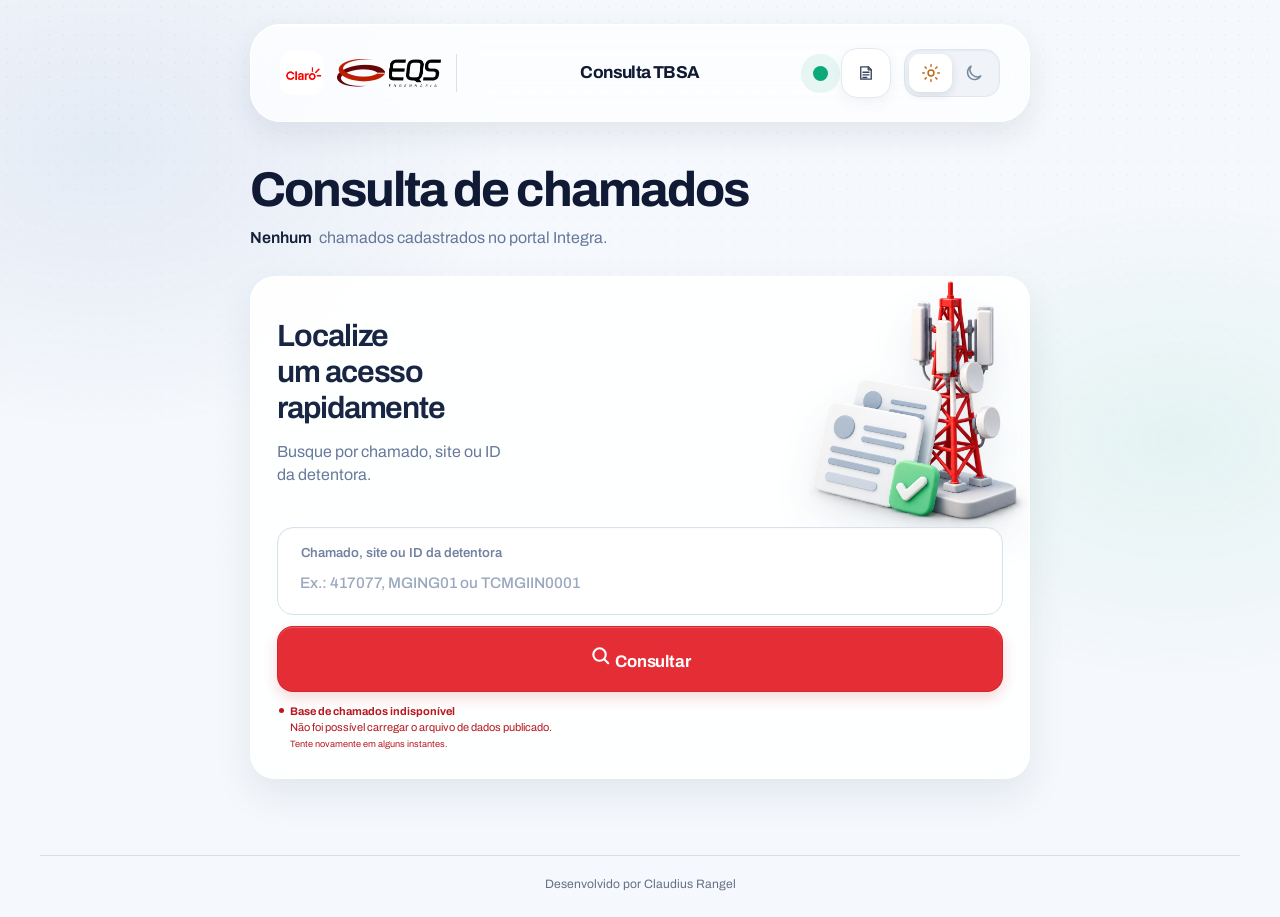
==== commit 2e48a34f: "fix: simplify mobile portal header and footer" ====
--- a/index.html
+++ b/index.html
@@ -10,7 +10,7 @@
     <link rel="manifest" href="manifest.json">
     <link rel="icon" href="claro-logo.png" type="image/png">
     <link rel="apple-touch-icon" href="claro-logo.png">
-    <link rel="stylesheet" href="index.css?v=20261024-layout-19">
+    <link rel="stylesheet" href="index.css?v=20261025-mobile-header-footer-1">
 </head>
 
 <body>
@@ -230,19 +230,7 @@
     </div>
 
     <footer class="app-footer">
-        <div class="app-footer__identity">
-            <img src="logo-eqs.webp" alt="EQS Engenharia">
-            <span>Consulta operacional de acessos</span>
-        </div>
         <span class="app-footer__credit">Desenvolvido por Claudius Rangel</span>
-        <nav class="app-footer__social" aria-label="Perfis de Claudius Rangel">
-            <a class="social-link" href="https://github.com/claudiusnoc/claudiusnoc" target="_blank" rel="noopener noreferrer" aria-label="GitHub de Claudius Rangel">
-                <img src="assets/github.svg" alt="">
-            </a>
-            <a class="social-link" href="https://www.linkedin.com/in/claudiusigor" target="_blank" rel="noopener noreferrer" aria-label="LinkedIn de Claudius Rangel">
-                <img src="assets/linkedin.svg" alt="">
-            </a>
-        </nav>
     </footer>
 
     <div id="toast" class="toast" role="status" aria-live="polite"></div>
--- a/index.css
+++ b/index.css
@@ -2369,3 +2369,64 @@
   body:not(.admin-page) .topbar { background: rgba(255, 255, 255, 0.96); backdrop-filter: none; -webkit-backdrop-filter: none; }
   body:not(.admin-page).dark-mode .topbar { background: rgba(17, 32, 52, 0.98); }
 }
+
+/* Compact mobile masthead and a single-line portal credit. */
+body:not(.admin-page) .app-footer {
+  justify-content: center;
+  margin: 0 auto;
+  padding: 20px 12px max(24px, env(safe-area-inset-bottom));
+  text-align: center;
+}
+body:not(.admin-page) .app-footer__credit {
+  color: var(--muted);
+  font-family: var(--font-ui);
+  font-size: .76rem;
+  line-height: 1.45;
+}
+@media (max-width: 700px) {
+  body:not(.admin-page) .topbar { min-height: 68px; margin-top: 12px; border-radius: 20px; }
+  body:not(.admin-page) .topbar-inner {
+    width: min(100% - 20px, 560px);
+    min-height: 66px;
+    align-items: center;
+    gap: 6px;
+    padding-top: 0;
+  }
+  body:not(.admin-page) .brand { flex: 0 0 auto; gap: 7px; }
+  body:not(.admin-page) .brand-mark { width: 34px; height: 34px; flex-basis: 34px; border-radius: 10px; }
+  body:not(.admin-page) .brand-mark img { width: 38px; height: 38px; }
+  body:not(.admin-page) .brand-eqs { width: 60px; height: 24px; }
+  body:not(.admin-page) .brand-divider { display: none; }
+  body:not(.admin-page) .topbar-title {
+    position: static;
+    flex: 1 1 auto;
+    min-width: 0;
+    margin: 0;
+    overflow: hidden;
+    font-size: clamp(.69rem, 3.25vw, .82rem);
+    text-align: center;
+    text-overflow: clip;
+    transform: none;
+  }
+  body:not(.admin-page) .topbar-actions { flex: 0 0 auto; gap: 5px; }
+  body:not(.admin-page) .import-shortcut { width: 38px; height: 38px; border-radius: 11px; }
+  body:not(.admin-page) .theme-control label { width: 70px; height: 40px; border-radius: 12px; }
+  body:not(.admin-page) .theme-control label > .theme-icon { width: 28px; height: 30px; }
+  body:not(.admin-page) .theme-control .toggle-knob { top: 4px; left: 4px; width: 30px; height: 30px; border-radius: 9px; }
+  body:not(.admin-page) .theme-control input:checked + label .toggle-knob { transform: translateX(32px); }
+}
+@media (max-width: 360px) {
+  body:not(.admin-page) .topbar { width: min(100% - 20px, 560px); }
+  body:not(.admin-page) .topbar-inner { width: min(100% - 14px, 560px); gap: 4px; }
+  body:not(.admin-page) .brand { gap: 5px; }
+  body:not(.admin-page) .brand-mark { width: 30px; height: 30px; flex-basis: 30px; }
+  body:not(.admin-page) .brand-mark img { width: 34px; height: 34px; }
+  body:not(.admin-page) .brand-eqs { width: 50px; height: 21px; }
+  body:not(.admin-page) .topbar-title { font-size: .67rem; }
+  body:not(.admin-page) .topbar-actions { gap: 4px; }
+  body:not(.admin-page) .import-shortcut { width: 36px; height: 36px; }
+  body:not(.admin-page) .theme-control label { width: 64px; }
+  body:not(.admin-page) .theme-control label > .theme-icon { width: 25px; }
+  body:not(.admin-page) .theme-control .toggle-knob { width: 28px; }
+  body:not(.admin-page) .theme-control input:checked + label .toggle-knob { transform: translateX(28px); }
+}
